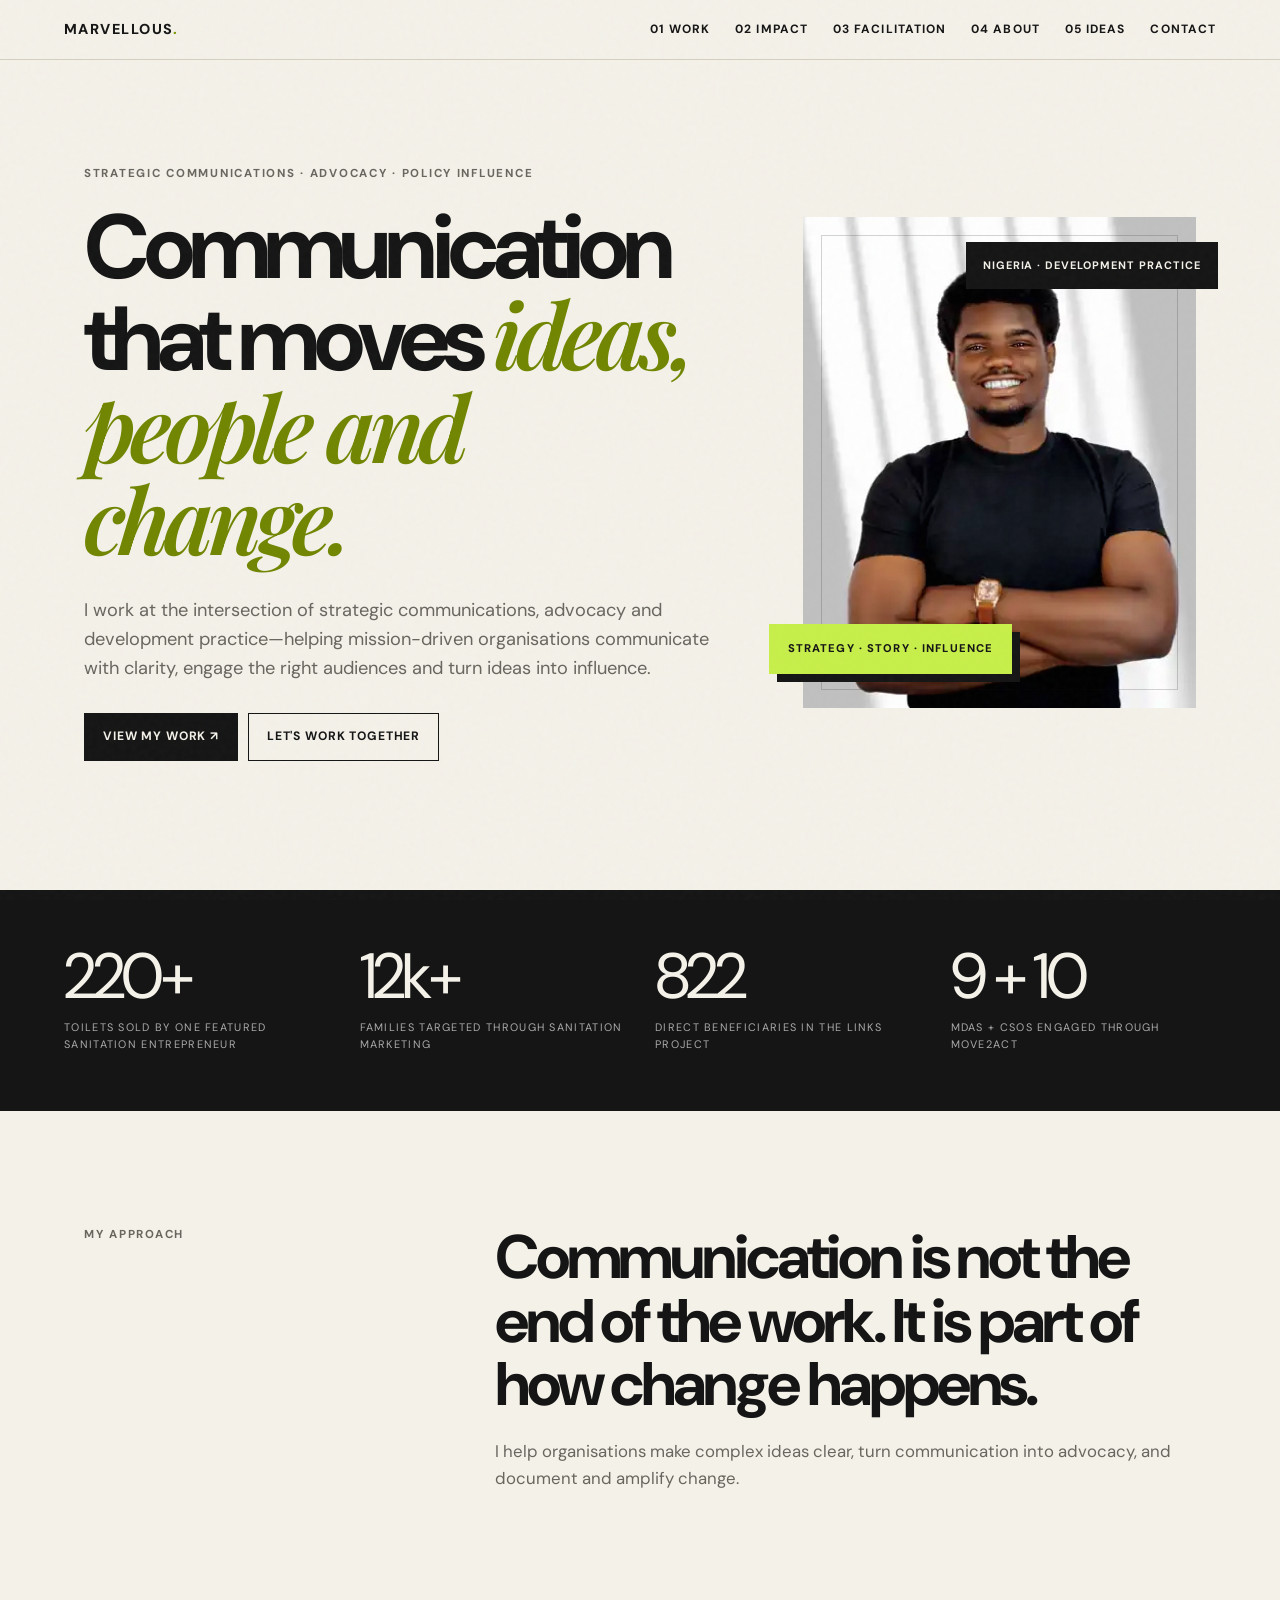
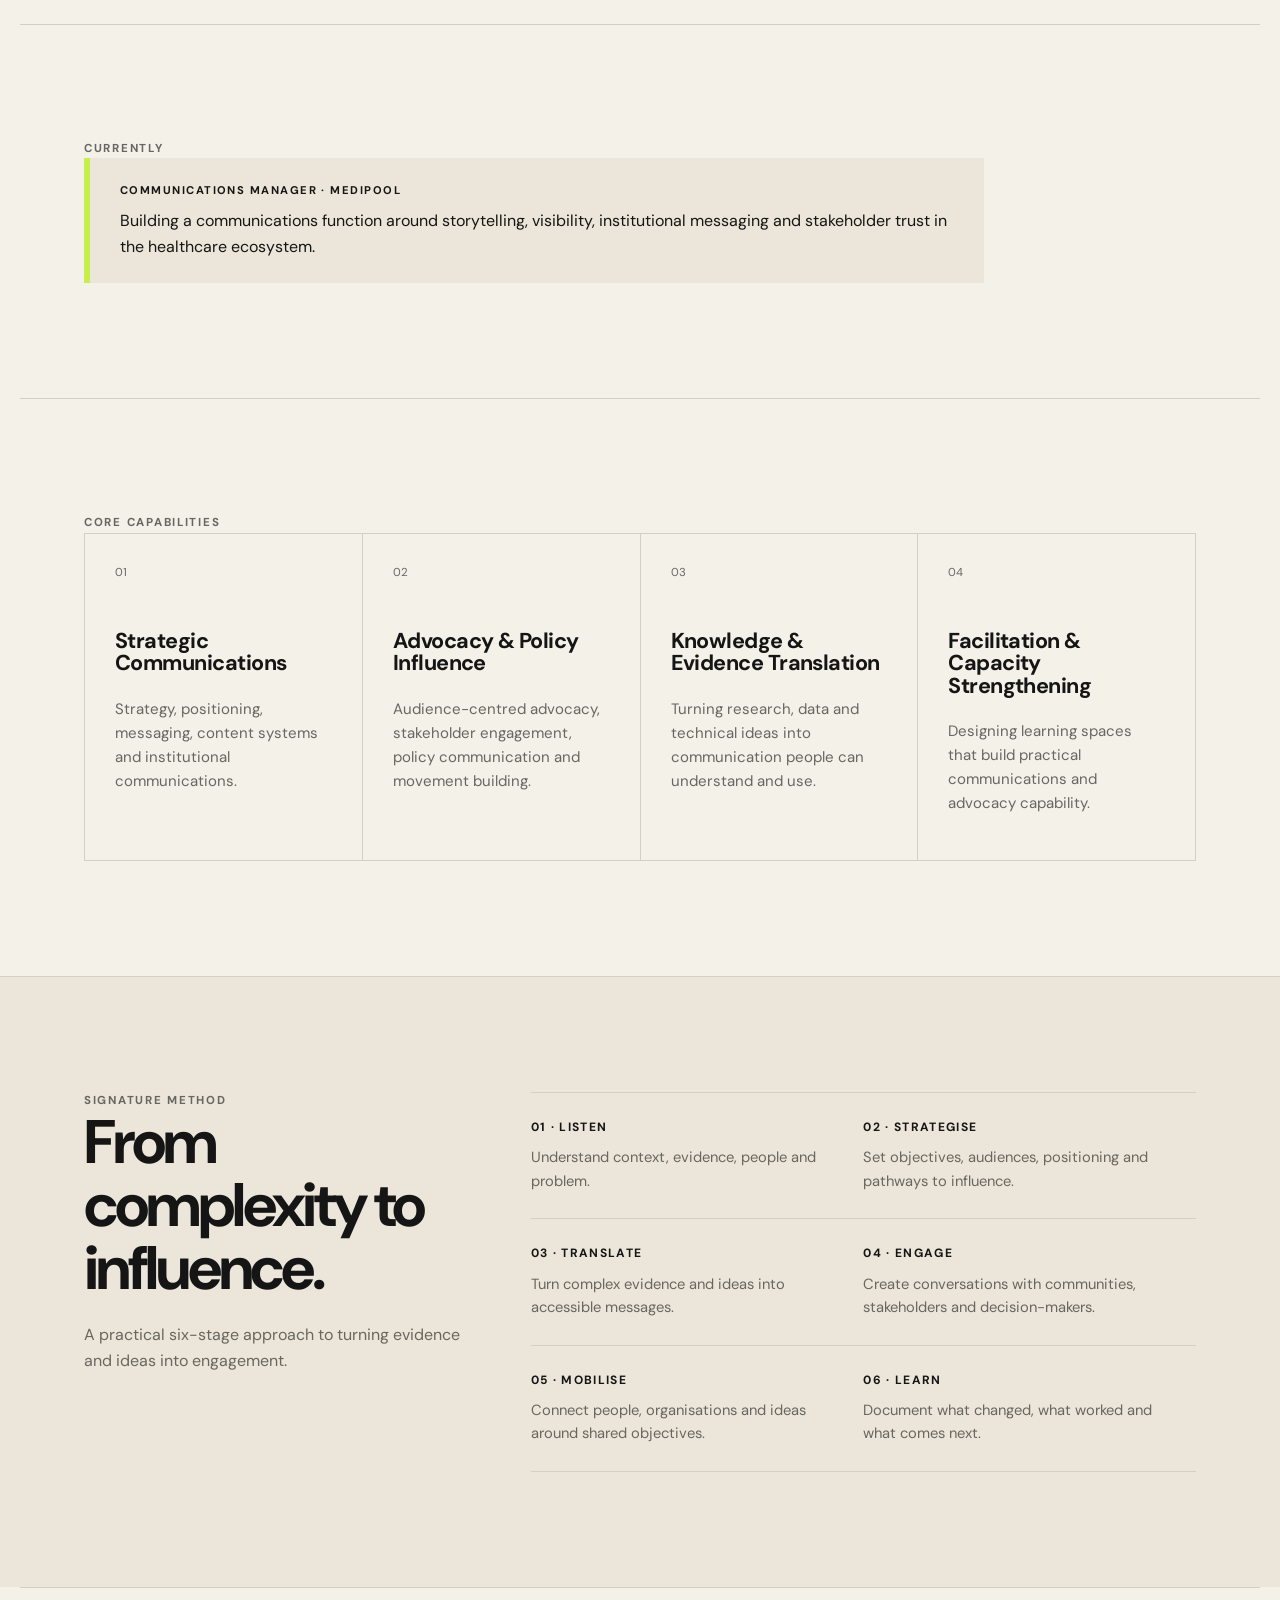
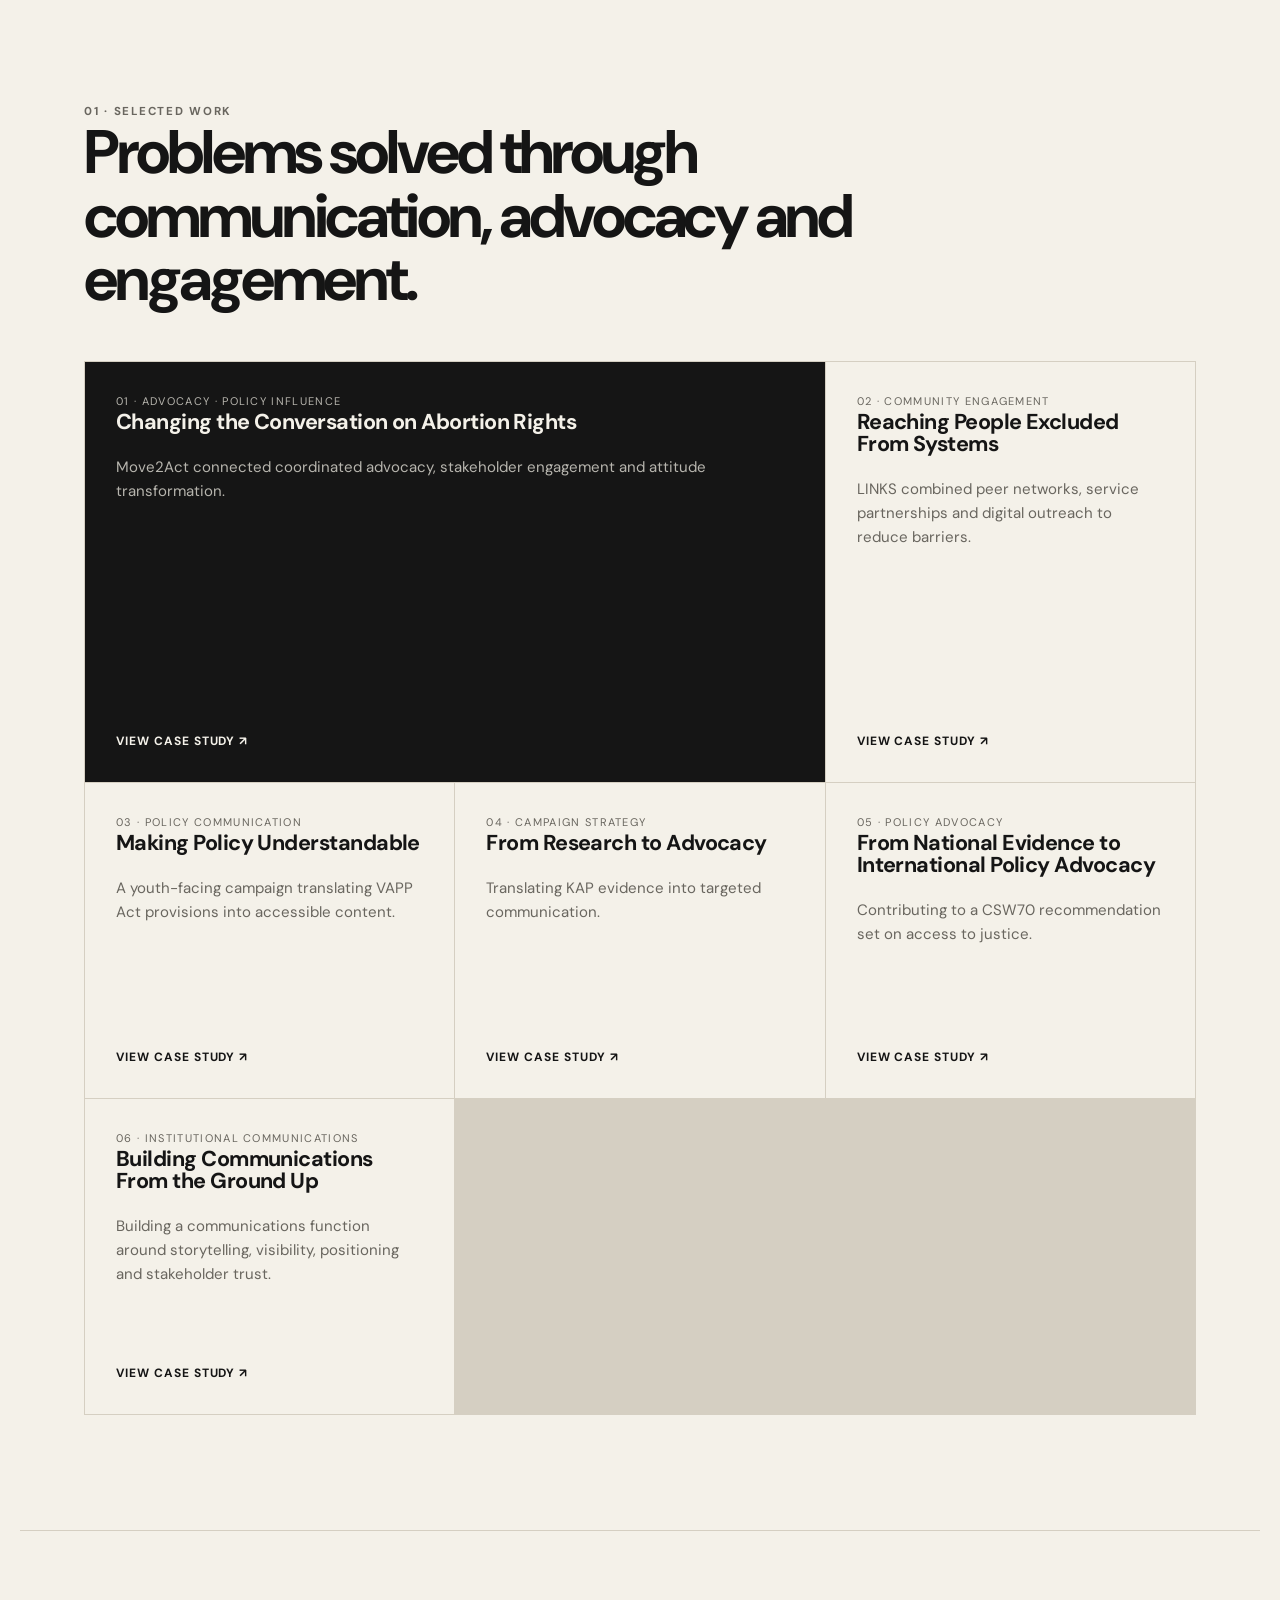
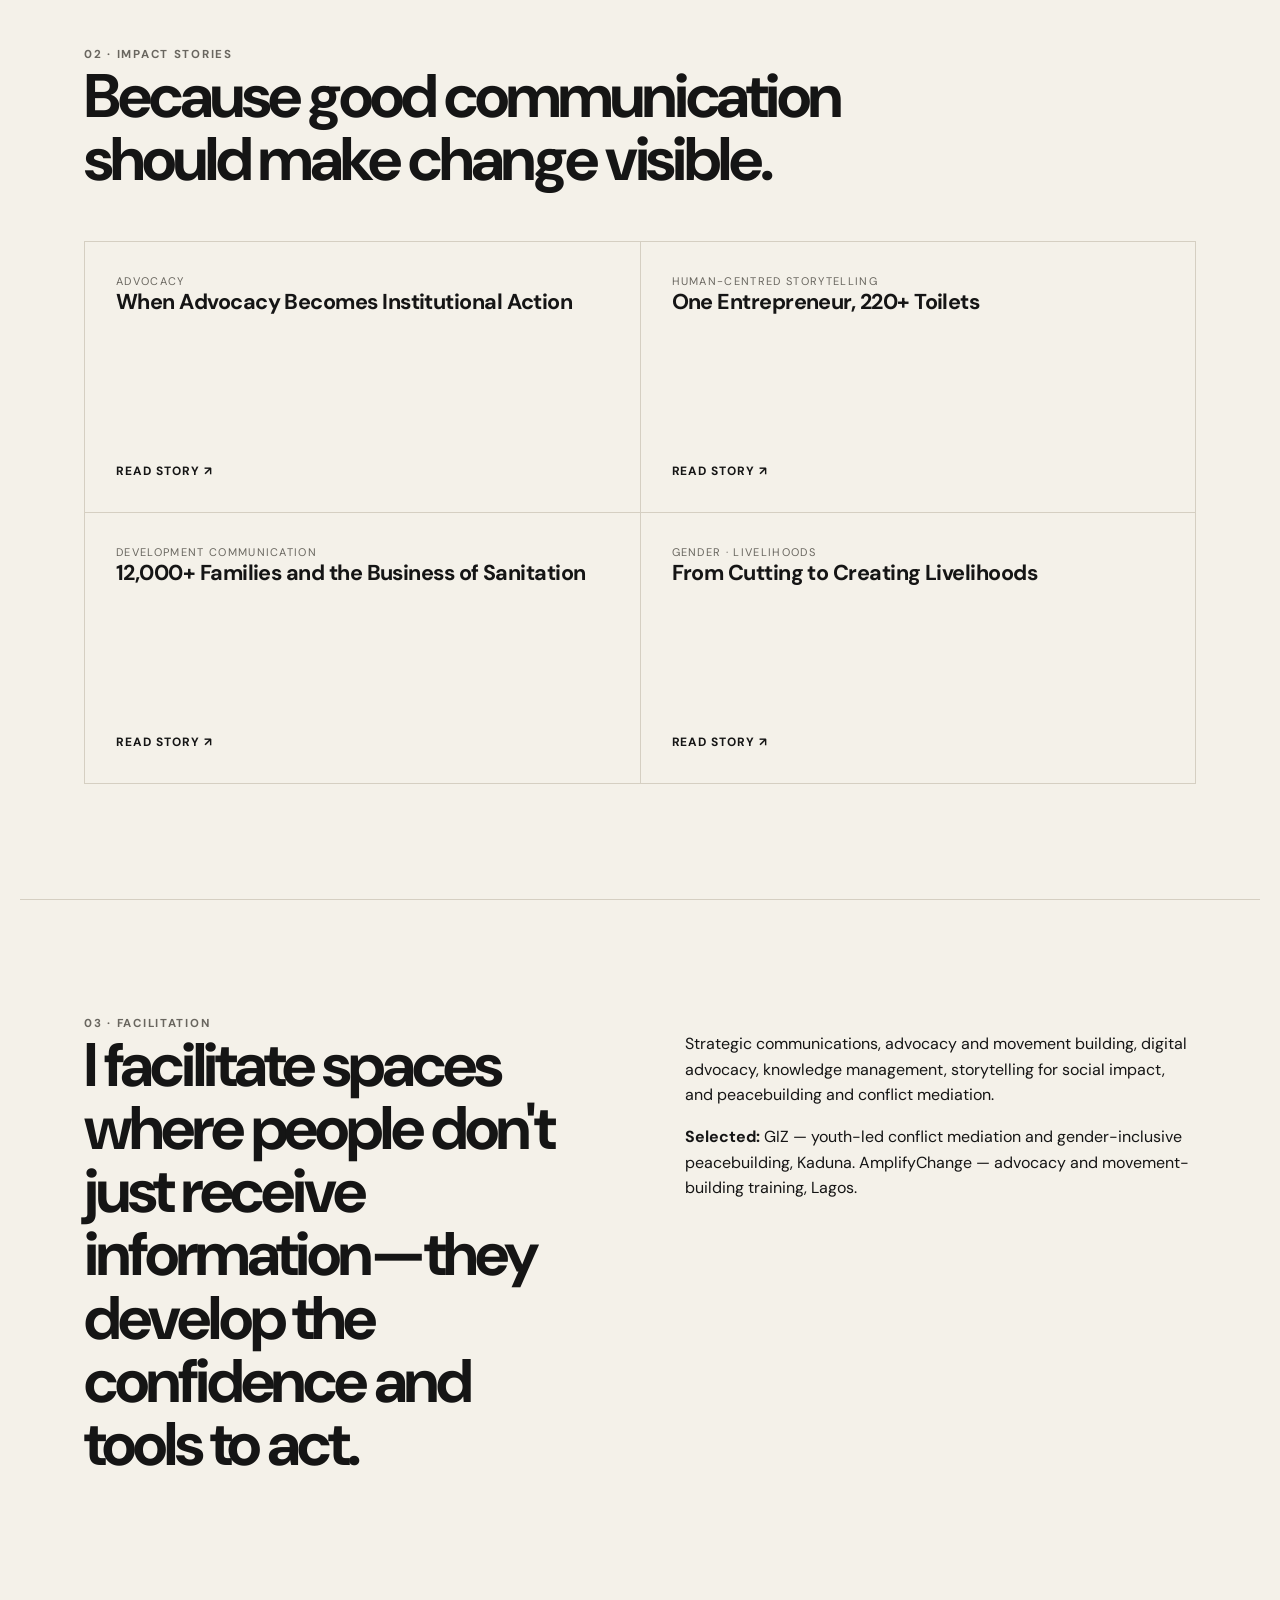
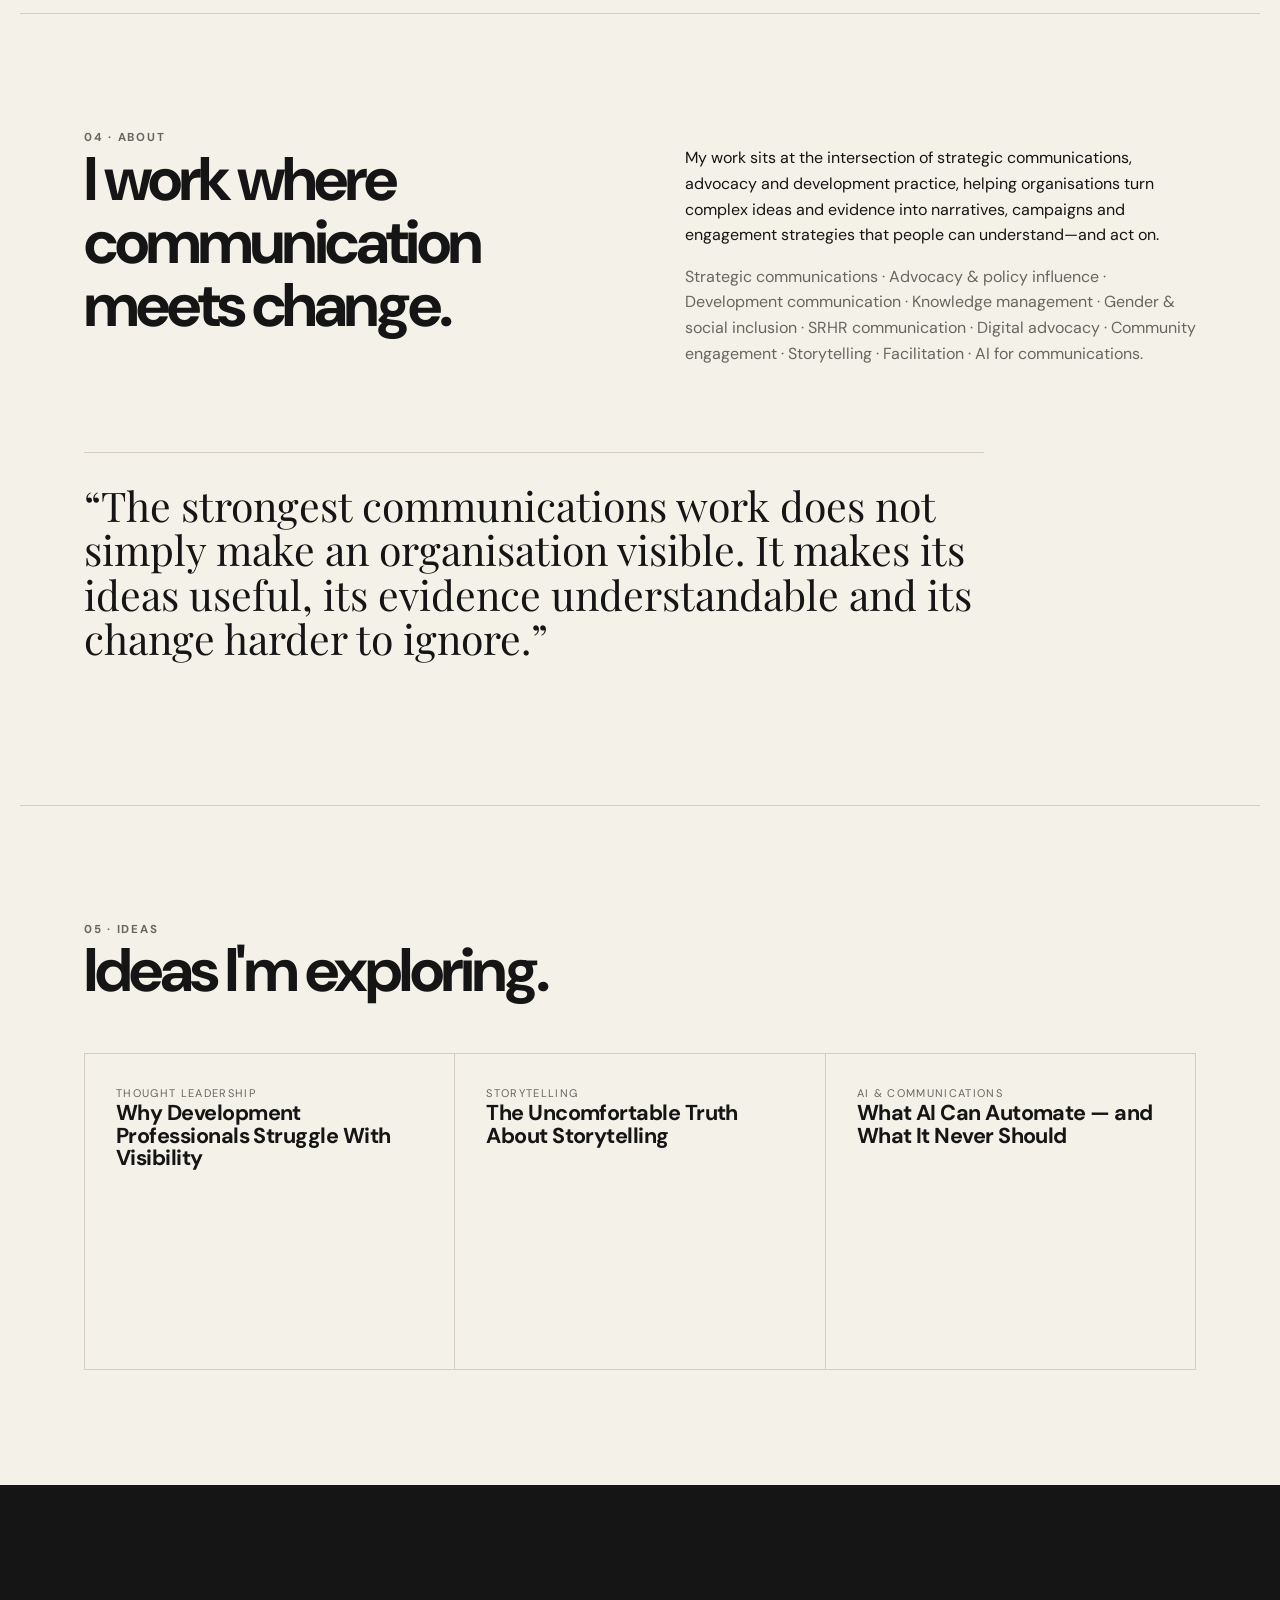
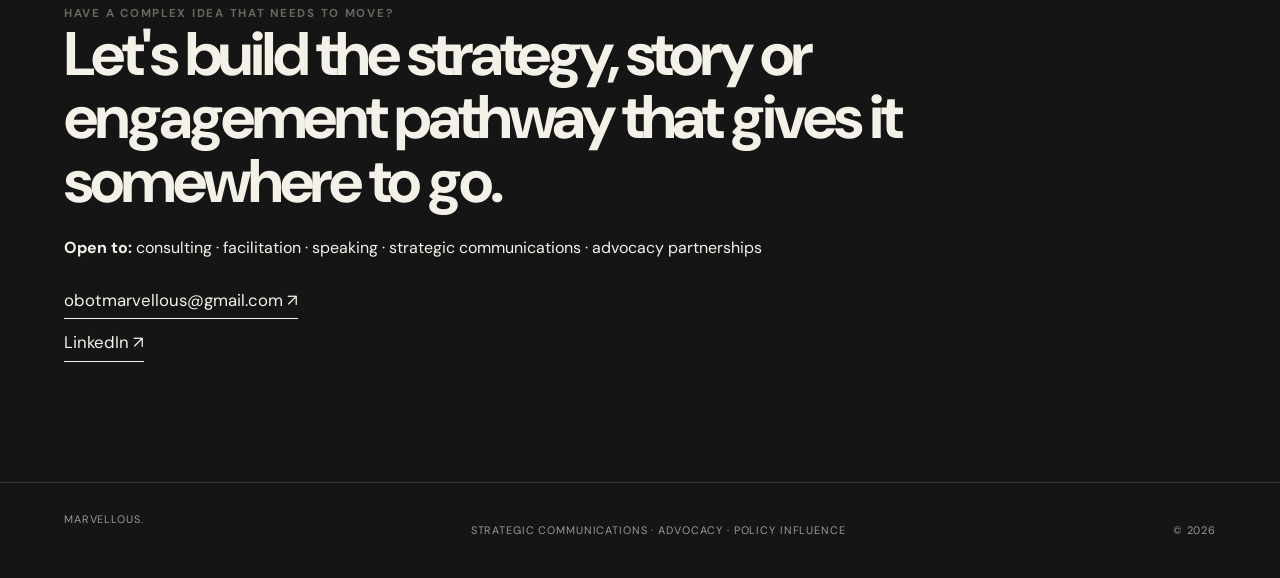
==== index.html @ fbcacd50 "Refresh portfolio homepage with editorial redesign and evidence-led positioning" ====
<!doctype html>
<html lang="en"><head><meta charset="utf-8"><meta name="viewport" content="width=device-width,initial-scale=1"><meta name="description" content="Marvellous Obot — Strategic Communications, Advocacy and Policy Influence."><meta property="og:title" content="Marvellous Obot — Strategic Communications & Advocacy"><meta property="og:description" content="Strategic communications, advocacy and policy influence for mission-driven organisations."><meta property="og:type" content="website"><title>Marvellous Obot — Strategic Communications & Advocacy</title><link rel="stylesheet" href="styles.css"></head>
<body><header class="site-header"><a class="brand" href="#top">MARVELLOUS<span>.</span></a><button class="menu" aria-label="Open navigation">☰</button><nav class="nav"><a href="#work">01 Work</a><a href="#impact">02 Impact</a><a href="#facilitation">03 Facilitation</a><a href="#about">04 About</a><a href="#insights">05 Ideas</a><a href="#contact">Contact</a></nav></header>
<main id="top">
<section class="hero"><div><div class="eyebrow">Strategic Communications · Advocacy · Policy Influence</div><h1>Communication that moves <em>ideas, people and change.</em></h1><p class="hero-copy">I work at the intersection of strategic communications, advocacy and development practice—helping mission-driven organisations communicate with clarity, engage the right audiences and turn ideas into influence.</p><div class="actions"><a class="btn primary" href="#work">View my work ↗</a><a class="btn" href="#contact">Let's work together</a></div></div><div class="hero-visual"><div class="portrait-frame"><img class="portrait" src="assets/obot-hero.webp" alt="Professional portrait of Marvellous Obot"></div><div class="hero-tag">Strategy · Story · Influence</div><div class="hero-number">Nigeria · Development Practice</div></div></section>
<section class="stats"><div class="stats-inner"><div><div class="stat-number">220+</div><div class="stat-label">toilets sold by one featured sanitation entrepreneur</div></div><div><div class="stat-number">12k+</div><div class="stat-label">families targeted through sanitation marketing</div></div><div><div class="stat-number">822</div><div class="stat-label">direct beneficiaries in the LINKS project</div></div><div><div class="stat-number">9 + 10</div><div class="stat-label">MDAs + CSOs engaged through Move2Act</div></div></div></section>
<section class="section statement reveal"><div class="section-label">My approach</div><div><h2>Communication is not the end of the work. It is part of how change happens.</h2><p>I help organisations make complex ideas clear, turn communication into advocacy, and document and amplify change.</p></div></section>
<section class="section reveal"><div class="section-label">Currently</div><div class="current"><strong>Communications Manager · Medipool</strong>Building a communications function around storytelling, visibility, institutional messaging and stakeholder trust in the healthcare ecosystem.</div></section>
<section class="section reveal"><div class="section-label">Core capabilities</div><div class="capability-grid"><article><span>01</span><h3>Strategic Communications</h3><p>Strategy, positioning, messaging, content systems and institutional communications.</p></article><article><span>02</span><h3>Advocacy & Policy Influence</h3><p>Audience-centred advocacy, stakeholder engagement, policy communication and movement building.</p></article><article><span>03</span><h3>Knowledge & Evidence Translation</h3><p>Turning research, data and technical ideas into communication people can understand and use.</p></article><article><span>04</span><h3>Facilitation & Capacity Strengthening</h3><p>Designing learning spaces that build practical communications and advocacy capability.</p></article></div></section>
<section class="section method reveal"><div><div class="section-label">Signature method</div><h2>From complexity to influence.</h2><p class="muted">A practical six-stage approach to turning evidence and ideas into engagement.</p></div><div class="steps"><div class="step"><strong>01 · LISTEN</strong>Understand context, evidence, people and problem.</div><div class="step"><strong>02 · STRATEGISE</strong>Set objectives, audiences, positioning and pathways to influence.</div><div class="step"><strong>03 · TRANSLATE</strong>Turn complex evidence and ideas into accessible messages.</div><div class="step"><strong>04 · ENGAGE</strong>Create conversations with communities, stakeholders and decision-makers.</div><div class="step"><strong>05 · MOBILISE</strong>Connect people, organisations and ideas around shared objectives.</div><div class="step"><strong>06 · LEARN</strong>Document what changed, what worked and what comes next.</div></div></section>
<section class="section reveal" id="work"><div class="section-head"><div class="section-label">01 · Selected work</div><h2>Problems solved through communication, advocacy and engagement.</h2></div><div class="work-grid"><a class="card feature" href="case-studies/move2act.html"><div><div class="meta">01 · Advocacy · Policy influence</div><h3>Changing the Conversation on Abortion Rights</h3><p>Move2Act connected coordinated advocacy, stakeholder engagement and attitude transformation.</p></div><span>View case study ↗</span></a><a class="card" href="case-studies/links.html"><div><div class="meta">02 · Community engagement</div><h3>Reaching People Excluded From Systems</h3><p>LINKS combined peer networks, service partnerships and digital outreach to reduce barriers.</p></div><span>View case study ↗</span></a><a class="card" href="case-studies/vapp-act.html"><div><div class="meta">03 · Policy communication</div><h3>Making Policy Understandable</h3><p>A youth-facing campaign translating VAPP Act provisions into accessible content.</p></div><span>View case study ↗</span></a><a class="card" href="case-studies/the-choice-is-ours.html"><div><div class="meta">04 · Campaign strategy</div><h3>From Research to Advocacy</h3><p>Translating KAP evidence into targeted communication.</p></div><span>View case study ↗</span></a><a class="card" href="case-studies/csw70.html"><div><div class="meta">05 · Policy advocacy</div><h3>From National Evidence to International Policy Advocacy</h3><p>Contributing to a CSW70 recommendation set on access to justice.</p></div><span>View case study ↗</span></a><a class="card" href="case-studies/medipool.html"><div><div class="meta">06 · Institutional communications</div><h3>Building Communications From the Ground Up</h3><p>Building a communications function around storytelling, visibility, positioning and stakeholder trust.</p></div><span>View case study ↗</span></a></div></section>
<section class="section reveal" id="impact"><div class="section-head"><div class="section-label">02 · Impact stories</div><h2>Because good communication should make change visible.</h2></div><div class="impact-grid"><a class="card" href="impact/ado-sanitation-taskforce.html"><div><div class="meta">Advocacy</div><h3>When Advocacy Becomes Institutional Action</h3></div><span>Read story ↗</span></a><a class="card" href="impact/japhet-ibrahim.html"><div><div class="meta">Human-centred storytelling</div><h3>One Entrepreneur, 220+ Toilets</h3></div><span>Read story ↗</span></a><a class="card" href="impact/12000-families.html"><div><div class="meta">Development communication</div><h3>12,000+ Families and the Business of Sanitation</h3></div><span>Read story ↗</span></a><a class="card" href="impact/free-fund.html"><div><div class="meta">Gender · Livelihoods</div><h3>From Cutting to Creating Livelihoods</h3></div><span>Read story ↗</span></a></div></section>
<section class="section reveal" id="facilitation"><div class="about-grid"><div><div class="section-label">03 · Facilitation</div><h2>I facilitate spaces where people don't just receive information—they develop the confidence and tools to act.</h2></div><div><p>Strategic communications, advocacy and movement building, digital advocacy, knowledge management, storytelling for social impact, and peacebuilding and conflict mediation.</p><p><strong>Selected:</strong> GIZ — youth-led conflict mediation and gender-inclusive peacebuilding, Kaduna. AmplifyChange — advocacy and movement-building training, Lagos.</p></div></div></section>
<section class="section reveal" id="about"><div class="about-grid"><div><div class="section-label">04 · About</div><h2>I work where communication meets change.</h2></div><div><p>My work sits at the intersection of strategic communications, advocacy and development practice, helping organisations turn complex ideas and evidence into narratives, campaigns and engagement strategies that people can understand—and act on.</p><p class="muted">Strategic communications · Advocacy & policy influence · Development communication · Knowledge management · Gender & social inclusion · SRHR communication · Digital advocacy · Community engagement · Storytelling · Facilitation · AI for communications.</p></div></div><div class="pullquote">“The strongest communications work does not simply make an organisation visible. It makes its ideas useful, its evidence understandable and its change harder to ignore.”</div></section>
<section class="section reveal" id="insights"><div class="section-head"><div class="section-label">05 · Ideas</div><h2>Ideas I'm exploring.</h2></div><div class="work-grid"><article class="card"><div><div class="meta">Thought leadership</div><h3>Why Development Professionals Struggle With Visibility</h3></div></article><article class="card"><div><div class="meta">Storytelling</div><h3>The Uncomfortable Truth About Storytelling</h3></div></article><article class="card"><div><div class="meta">AI & communications</div><h3>What AI Can Automate — and What It Never Should</h3></div></article></div></section>
<section class="contact" id="contact"><div class="contact-inner"><div class="eyebrow">Have a complex idea that needs to move?</div><h2>Let's build the strategy, story or engagement pathway that gives it somewhere to go.</h2><p><strong>Open to:</strong> consulting · facilitation · speaking · strategic communications · advocacy partnerships</p><a class="contact-link" href="mailto:obotmarvellous@gmail.com">obotmarvellous@gmail.com ↗</a><br><a class="contact-link" href="https://www.linkedin.com/in/marvellous-obot-037960208/" target="_blank" rel="noopener">LinkedIn ↗</a></div></section></main>
<footer><div>MARVELLOUS<span>.</span></div><p>Strategic Communications · Advocacy · Policy Influence</p><p>© 2026</p></footer><script>const m=document.querySelector('.menu'),n=document.querySelector('.nav');m&&m.addEventListener('click',()=>n.classList.toggle('open'));if('IntersectionObserver'in window){const o=new IntersectionObserver(e=>e.forEach(x=>{if(x.isIntersecting){x.target.classList.add('visible');o.unobserve(x.target)}}),{threshold:.12});document.querySelectorAll('.reveal').forEach(x=>o.observe(x))}</script></body></html>
---- styles.css ----
@import url('https://fonts.googleapis.com/css2?family=DM+Sans:wght@400;500;600;700&family=Playfair+Display:ital,wght@0,600;0,700;1,600&display=swap');
:root{--paper:#f4f1e9;--paper2:#ebe6d9;--ink:#151515;--muted:#69665f;--line:#d5cfc2;--accent:#c7ef4a;--max:1240px}
*{box-sizing:border-box}html{scroll-behavior:smooth}body{margin:0;background:var(--paper);color:var(--ink);font-family:'DM Sans',sans-serif;line-height:1.6}body:before{content:'';position:fixed;inset:0;pointer-events:none;opacity:.035;background-image:url("data:image/svg+xml,%3Csvg viewBox='0 0 180 180' xmlns='http://www.w3.org/2000/svg'%3E%3Cfilter id='n'%3E%3CfeTurbulence type='fractalNoise' baseFrequency='.9' numOctaves='4' stitchTiles='stitch'/%3E%3C/filter%3E%3Crect width='100%25' height='100%25' filter='url(%23n)' opacity='.8'/%3E%3C/svg%3E");z-index:50}
a{color:inherit;text-decoration:none}.site-header{position:sticky;top:0;z-index:40;display:flex;justify-content:space-between;align-items:center;padding:18px 5vw;border-bottom:1px solid var(--line);background:rgba(244,241,233,.9);backdrop-filter:blur(14px)}.brand{font-weight:800;letter-spacing:.1em;font-size:.9rem}.brand span,footer span{color:#789500}.nav{display:flex;gap:25px;font-size:.75rem;font-weight:700;text-transform:uppercase;letter-spacing:.09em}.nav a{transition:opacity .2s}.nav a:hover{opacity:.5}.menu{display:none;background:none;border:0;font-size:1.35rem}
.hero{max-width:var(--max);min-height:calc(100vh - 70px);margin:auto;padding:65px 5vw 90px;display:grid;grid-template-columns:minmax(0,1.12fr) minmax(330px,.7fr);gap:7vw;align-items:center}.eyebrow,.section-label{font-size:.72rem;text-transform:uppercase;letter-spacing:.15em;font-weight:700;color:var(--muted)}.hero h1{font-size:clamp(3.4rem,7.1vw,7.6rem);line-height:.94;letter-spacing:-.065em;margin:22px 0 28px;max-width:850px}.hero h1 em{font-family:'Playfair Display',serif;font-weight:600;color:#718600}.hero-copy{max-width:680px;font-size:1.14rem;color:var(--muted);margin:0 0 30px}.actions{display:flex;gap:10px;flex-wrap:wrap}.btn{display:inline-flex;align-items:center;padding:13px 18px;border:1px solid var(--ink);font-weight:700;font-size:.76rem;text-transform:uppercase;letter-spacing:.07em;transition:transform .2s,background .2s}.btn.primary{background:var(--ink);color:var(--paper)}.btn:hover{transform:translateY(-3px)}
.hero-visual{position:relative;justify-self:end;width:min(100%,480px)}.portrait-frame{position:relative;aspect-ratio:4/5;background:var(--paper2);overflow:hidden}.portrait-frame:after{content:'';position:absolute;inset:18px;border:1px solid rgba(21,21,21,.18);pointer-events:none}.portrait{width:100%;height:100%;object-fit:cover;object-position:center top;filter:saturate(.92) contrast(1.03)}.hero-tag{position:absolute;left:-34px;bottom:34px;background:var(--accent);padding:16px 19px;font-size:.7rem;font-weight:800;text-transform:uppercase;letter-spacing:.1em;box-shadow:8px 8px 0 var(--ink)}.hero-number{position:absolute;right:-22px;top:25px;background:var(--ink);color:var(--paper);padding:15px 17px;font-size:.68rem;font-weight:700;letter-spacing:.09em;text-transform:uppercase}
.section{max-width:var(--max);margin:auto;padding:115px 5vw}.section+.section{border-top:1px solid var(--line)}.statement{display:grid;grid-template-columns:1fr 2fr;gap:60px}.statement h2{max-width:900px}h2,h3{line-height:1.03;margin:0 0 22px}h2{font-size:clamp(2.35rem,4.8vw,5rem);letter-spacing:-.05em}h3{font-size:1.35rem;letter-spacing:-.025em}.statement p,.section-head p{max-width:720px;color:var(--muted);font-size:1.05rem}.section-head{max-width:900px;margin-bottom:50px}
.capability-grid{display:grid;grid-template-columns:repeat(4,1fr);gap:1px;background:var(--line);border:1px solid var(--line)}.capability-grid article{background:var(--paper);padding:30px;min-height:260px;transition:background .25s}.capability-grid article:hover{background:var(--paper2)}.capability-grid span{font-size:.72rem;color:var(--muted);display:block;margin-bottom:48px}.capability-grid p,.card p{color:var(--muted);font-size:.94rem}
.method{display:grid;grid-template-columns:.85fr 1.5fr;gap:70px;background:var(--paper2);max-width:none;padding-left:max(5vw,calc((100vw - var(--max))/2 + 5vw));padding-right:max(5vw,calc((100vw - var(--max))/2 + 5vw))}.method h2{max-width:500px}.steps{display:grid;grid-template-columns:repeat(2,1fr);gap:0;border-top:1px solid var(--line)}.step{padding:25px 20px 25px 0;border-bottom:1px solid var(--line);font-size:.92rem;color:var(--muted)}.step strong{display:block;color:var(--ink);font-size:.75rem;letter-spacing:.11em;margin-bottom:9px}
.stats{max-width:none;background:var(--ink);color:var(--paper);padding:58px 5vw}.stats-inner{max-width:var(--max);margin:auto;display:grid;grid-template-columns:repeat(4,1fr);gap:30px}.stat-number{font-size:clamp(2.8rem,5vw,5.2rem);line-height:.9;letter-spacing:-.06em}.stat-label{margin-top:13px;font-size:.68rem;text-transform:uppercase;letter-spacing:.12em;color:#aaa}
.work-grid{display:grid;grid-template-columns:repeat(6,1fr);gap:1px;background:var(--line);border:1px solid var(--line)}.card{grid-column:span 2;background:var(--paper);padding:31px;min-height:315px;display:flex;flex-direction:column;justify-content:space-between;transition:transform .25s,background .25s}.card.feature{grid-column:span 4;min-height:420px;background:var(--ink);color:var(--paper)}.card.feature .meta,.card.feature p{color:#b7b5ae}.card:hover{background:var(--paper2);transform:translateY(-3px);z-index:2}.card.feature:hover{background:#222}.card .meta{font-size:.69rem;text-transform:uppercase;letter-spacing:.12em;color:var(--muted)}.card h3{max-width:620px}.card span:last-child{font-size:.75rem;font-weight:700;text-transform:uppercase;letter-spacing:.08em}.impact-grid{display:grid;grid-template-columns:repeat(4,1fr);gap:1px;background:var(--line);border:1px solid var(--line)}.impact-grid .card{min-height:270px}
.pullquote{margin:70px 0 0;padding:30px 0;border-top:1px solid var(--line);font-family:'Playfair Display',serif;font-size:clamp(1.8rem,3.2vw,3.4rem);line-height:1.08;max-width:900px}.about-grid{display:grid;grid-template-columns:1fr 1fr;gap:90px}.about-grid p{max-width:620px}.muted{color:var(--muted)}.current{border-left:6px solid var(--accent);padding:24px 30px;background:var(--paper2);max-width:900px}.current strong{display:block;font-size:.7rem;text-transform:uppercase;letter-spacing:.13em;margin-bottom:8px}.contact{background:var(--ink);color:var(--paper);padding:120px 5vw}.contact-inner{max-width:var(--max);margin:auto}.contact h2{max-width:900px}.contact-link{display:inline-block;font-size:1.05rem;border-bottom:1px solid var(--paper);padding-bottom:5px;margin-top:10px}
footer{display:flex;justify-content:space-between;gap:20px;padding:28px 5vw;background:var(--ink);color:#999;font-size:.68rem;text-transform:uppercase;letter-spacing:.08em;border-top:1px solid #333}.reveal{opacity:0;transform:translateY(24px);transition:opacity .7s ease,transform .7s ease}.reveal.visible{opacity:1;transform:none}
@media(max-width:900px){.hero{grid-template-columns:1fr;gap:50px;padding-top:70px}.hero-visual{justify-self:start;width:min(100%,500px)}.hero-tag{left:15px}.hero-number{right:15px}.capability-grid{grid-template-columns:repeat(2,1fr)}.statement,.method,.about-grid{grid-template-columns:1fr;gap:35px}.method{padding-left:6vw;padding-right:6vw}.stats-inner{grid-template-columns:repeat(2,1fr)}.work-grid{grid-template-columns:1fr 1fr}.card,.card.feature{grid-column:span 1;min-height:300px}.card.feature{min-height:360px}.impact-grid{grid-template-columns:1fr 1fr}}
@media(max-width:650px){.nav{display:none!important;position:absolute;left:0;right:0;top:65px;background:var(--paper);padding:20px 6vw;flex-direction:column;border-bottom:1px solid var(--line)}.nav.open{display:flex!important}.menu{display:block}.section{padding:82px 6vw}.hero{padding:55px 6vw 75px}.hero h1{font-size:clamp(3rem,14vw,5.2rem)}.capability-grid,.work-grid,.impact-grid{grid-template-columns:1fr}.card,.card.feature{grid-column:span 1}.steps,.stats-inner{grid-template-columns:1fr}.stats{padding:55px 6vw}.about-grid{gap:28px}.hero-tag{bottom:20px;left:10px}.hero-number{top:12px;right:10px}.portrait-frame:after{inset:12px}footer{flex-direction:column}}
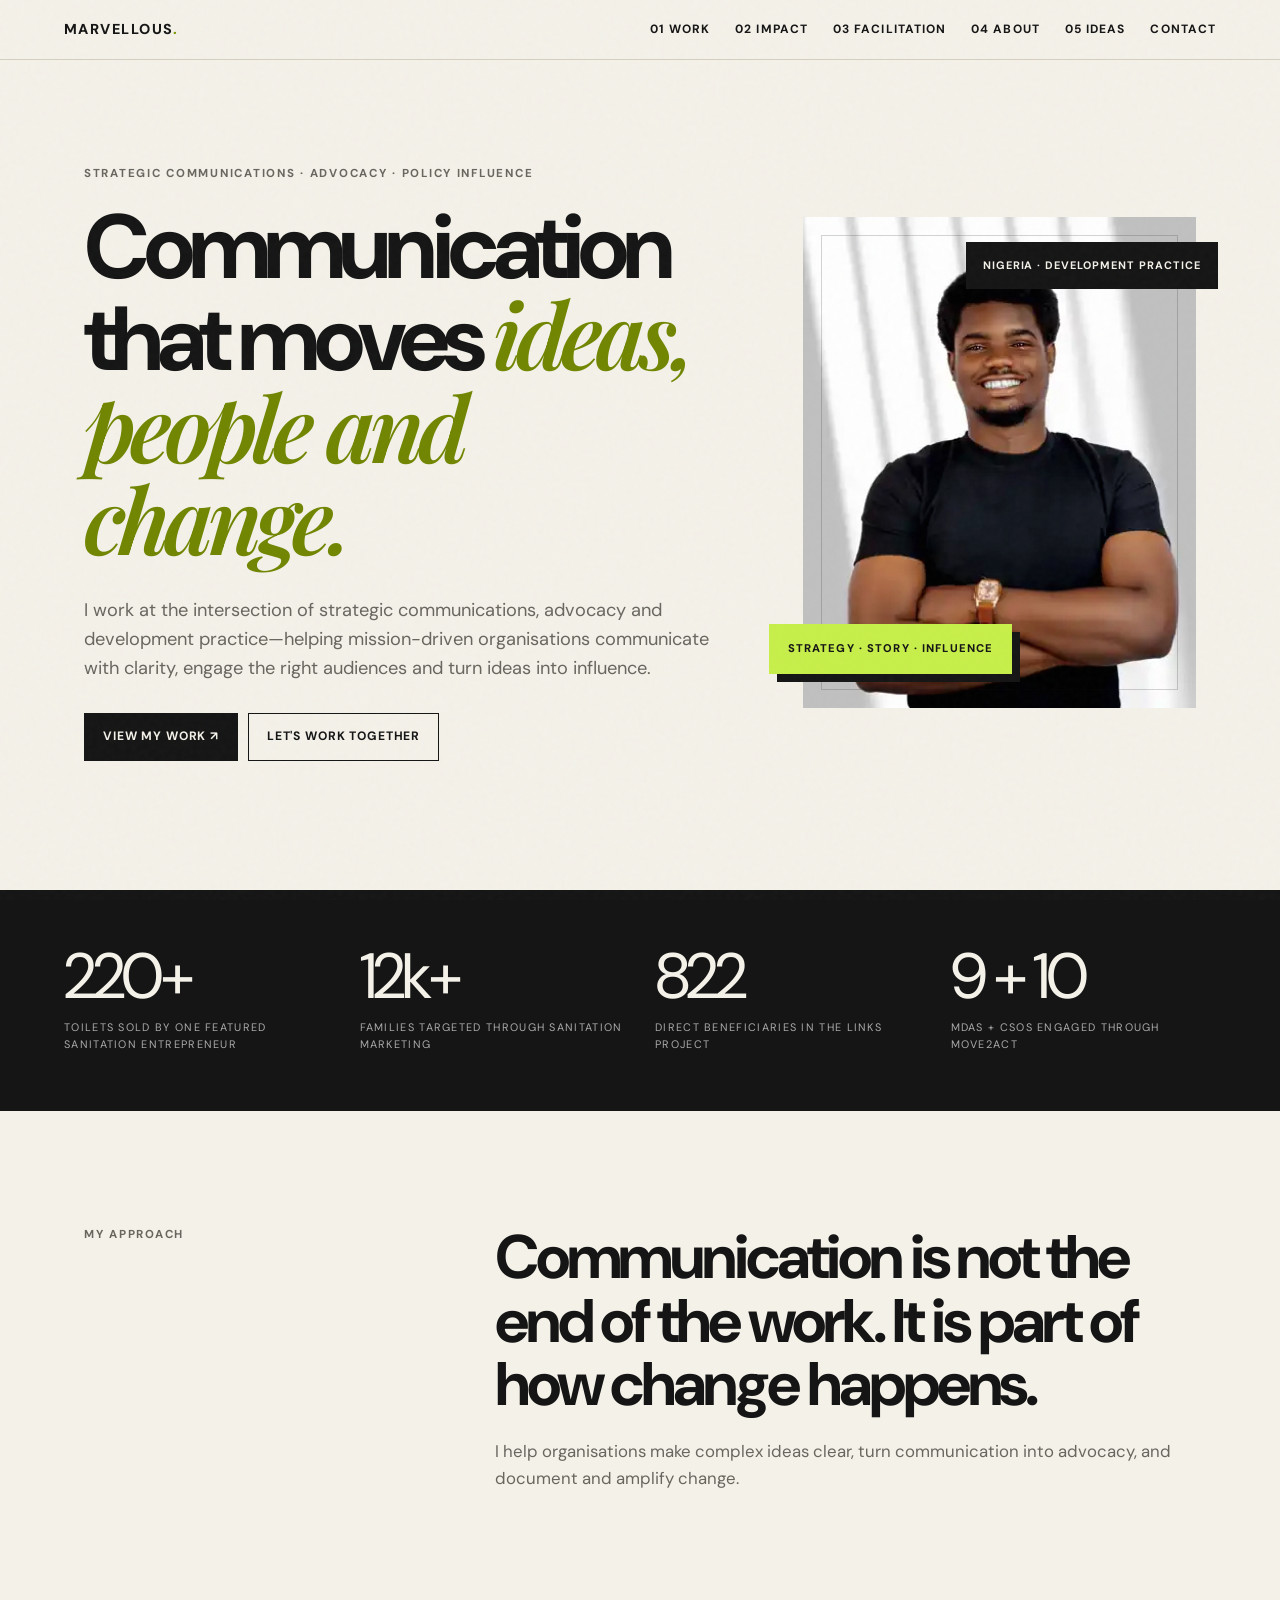
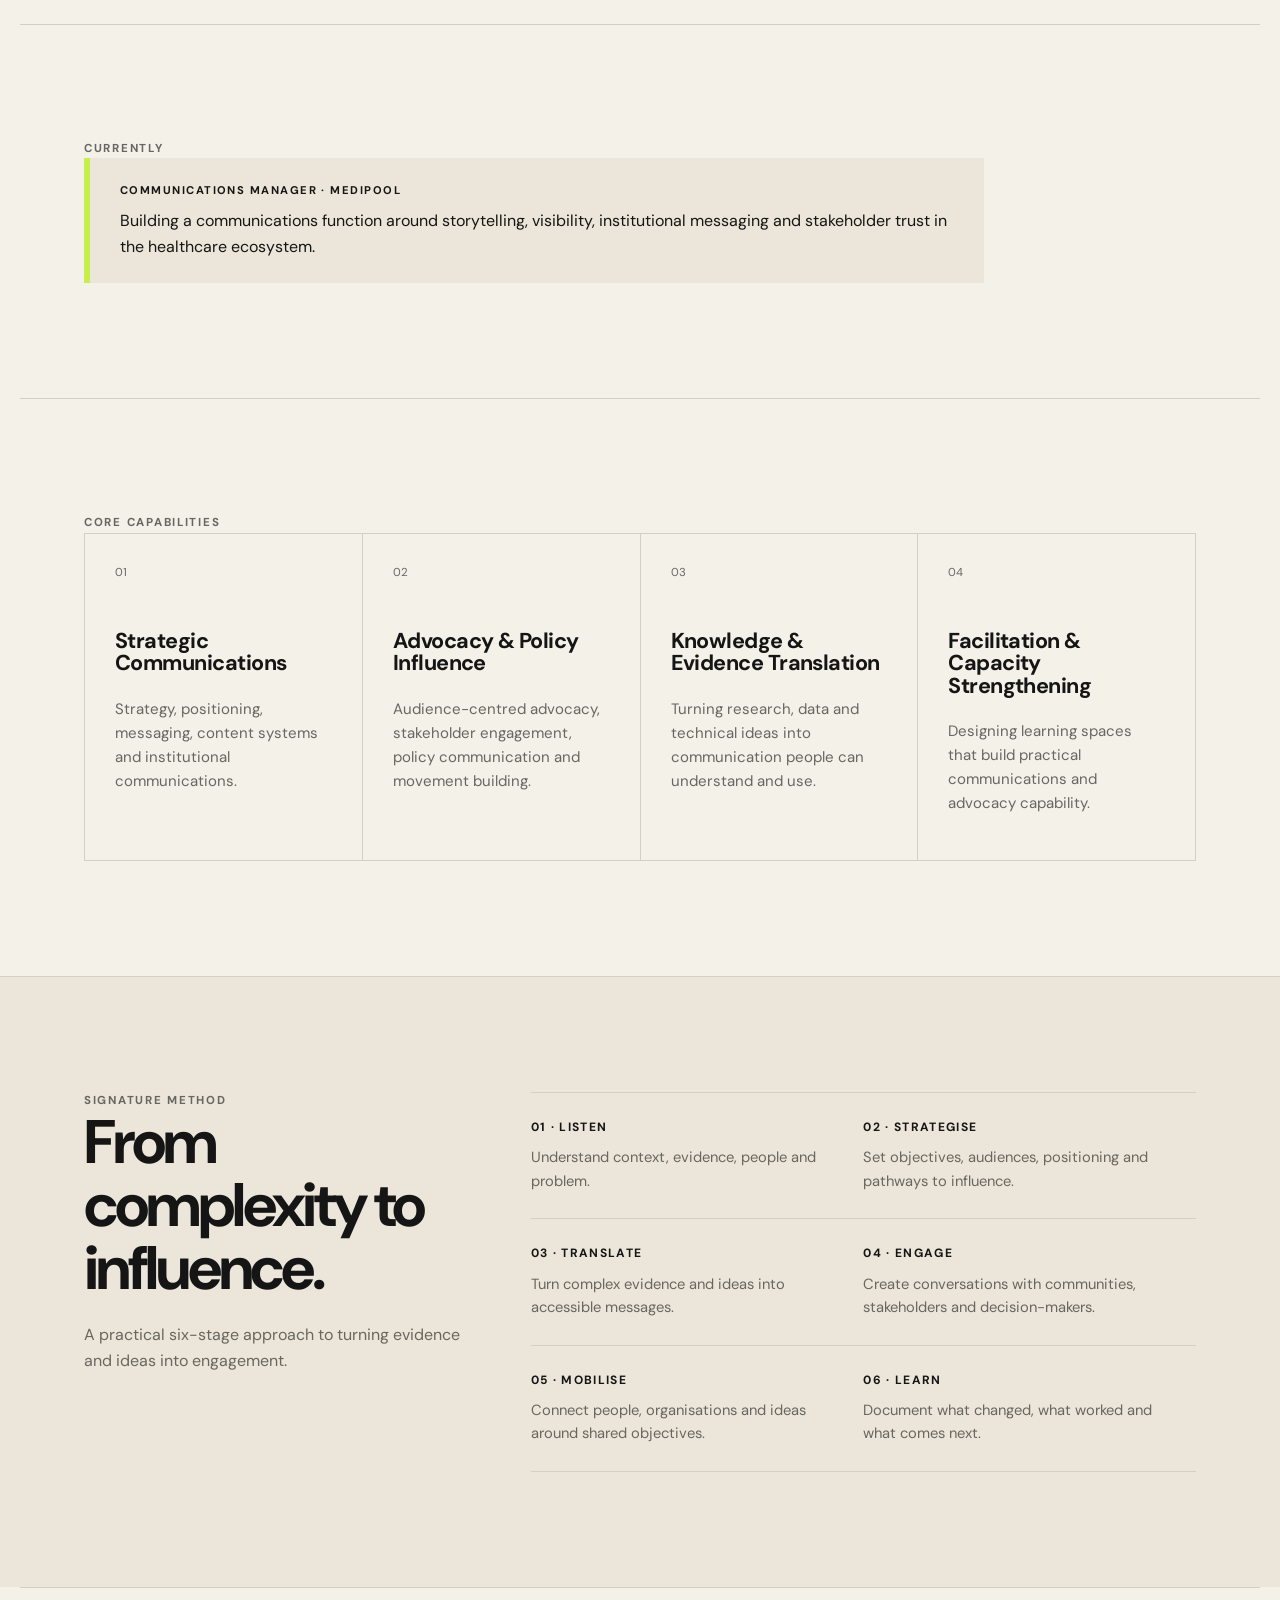
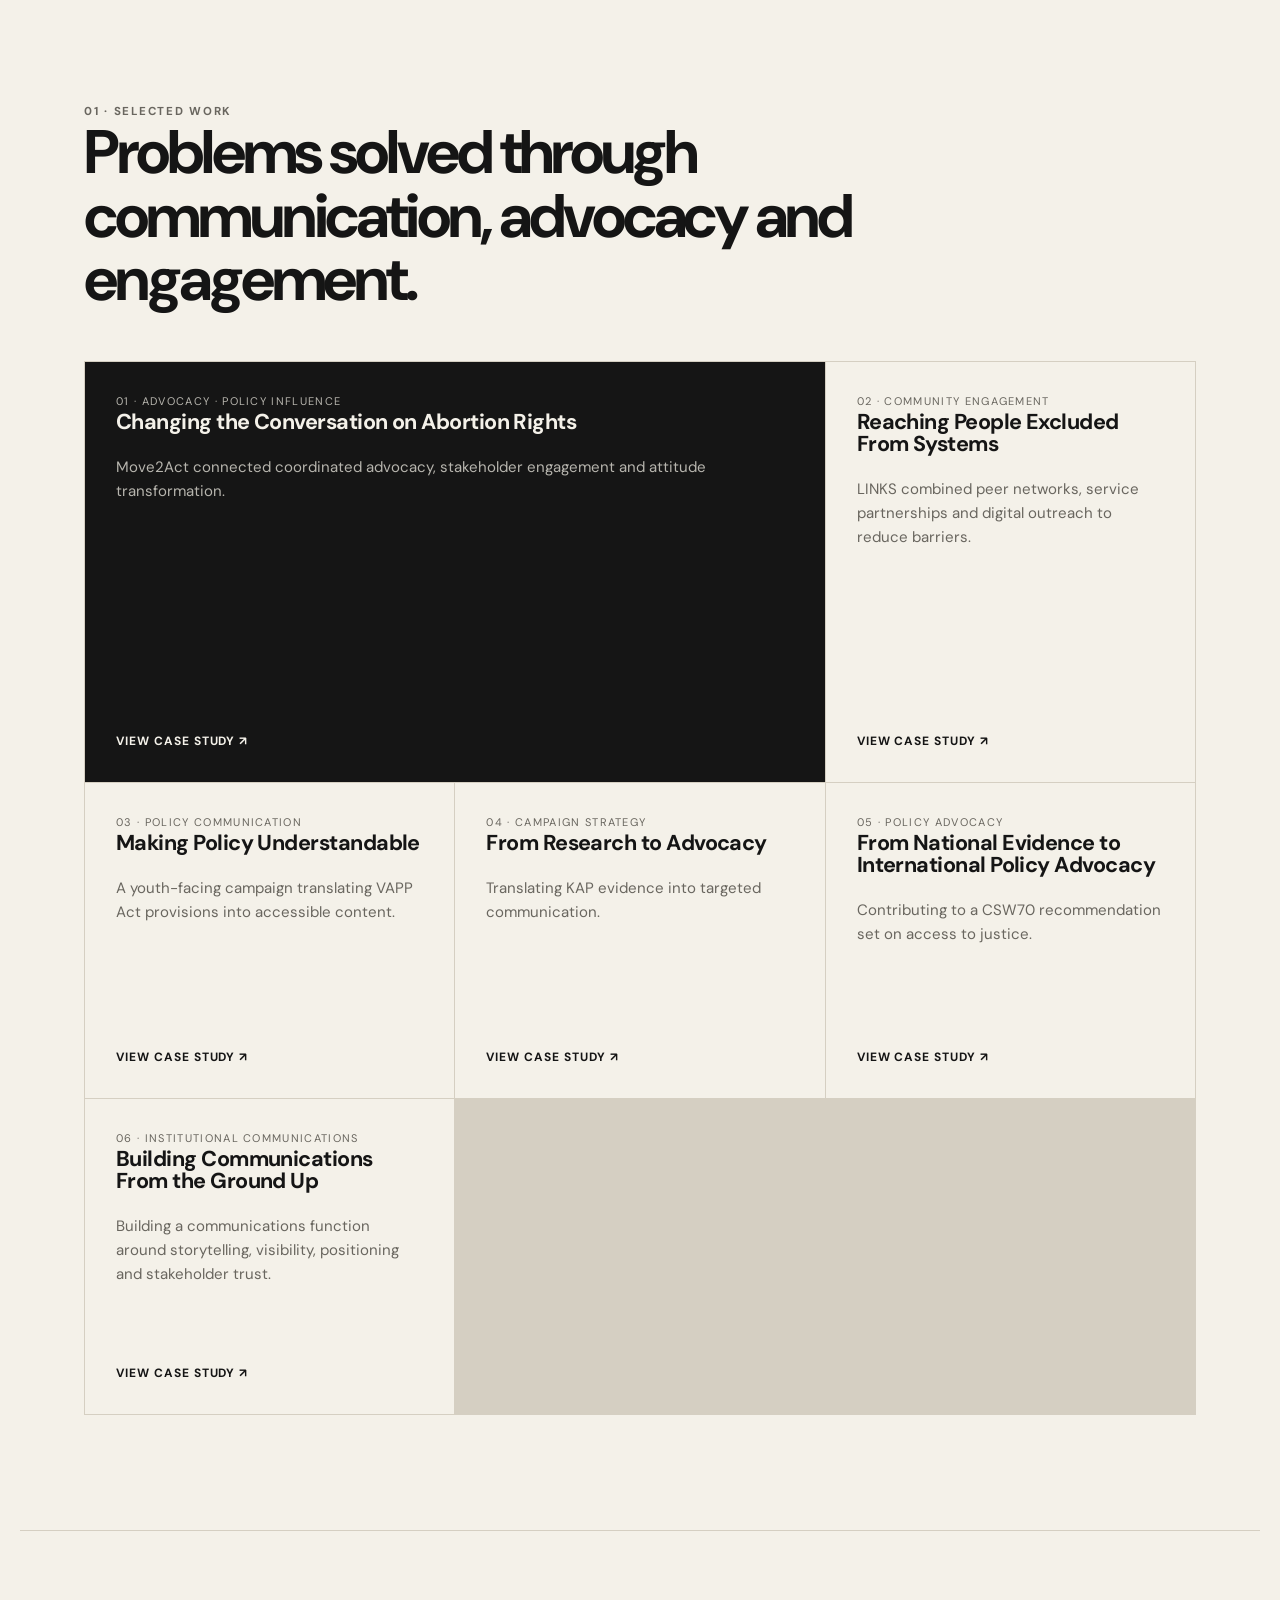
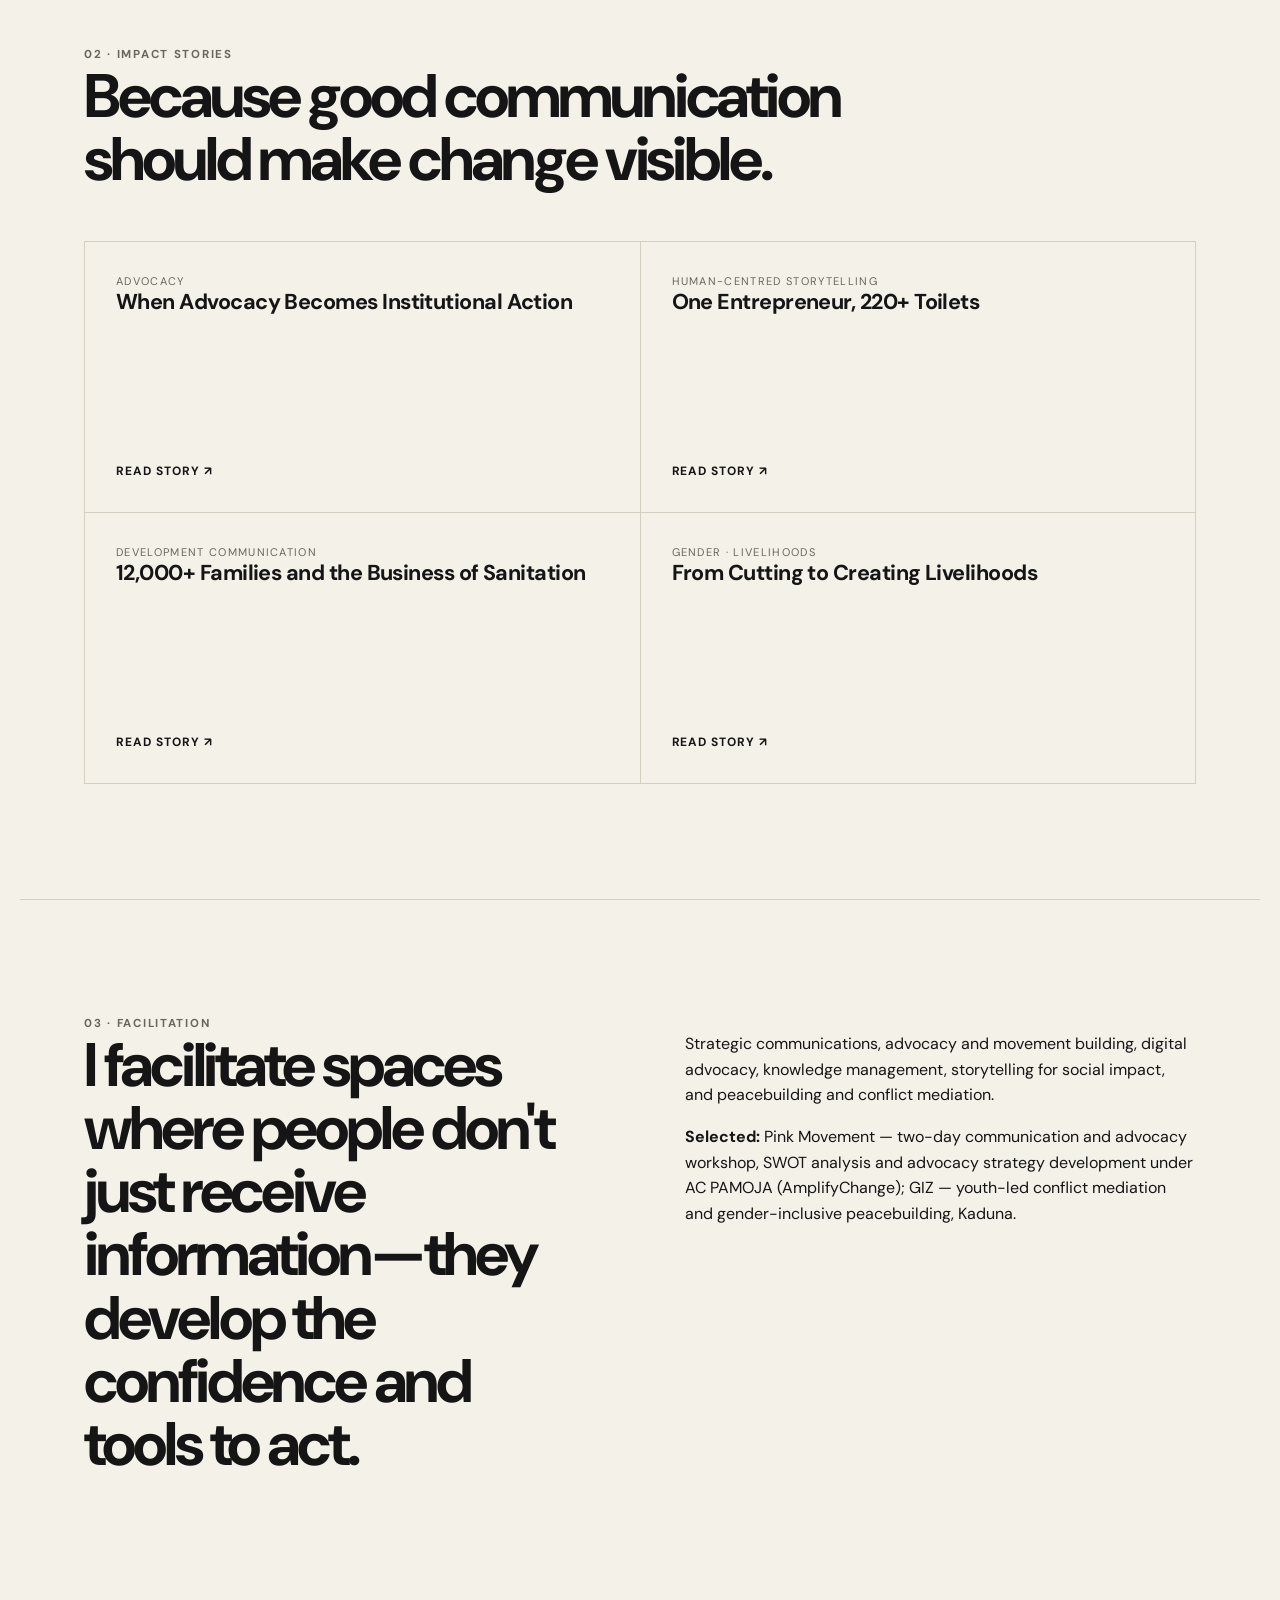
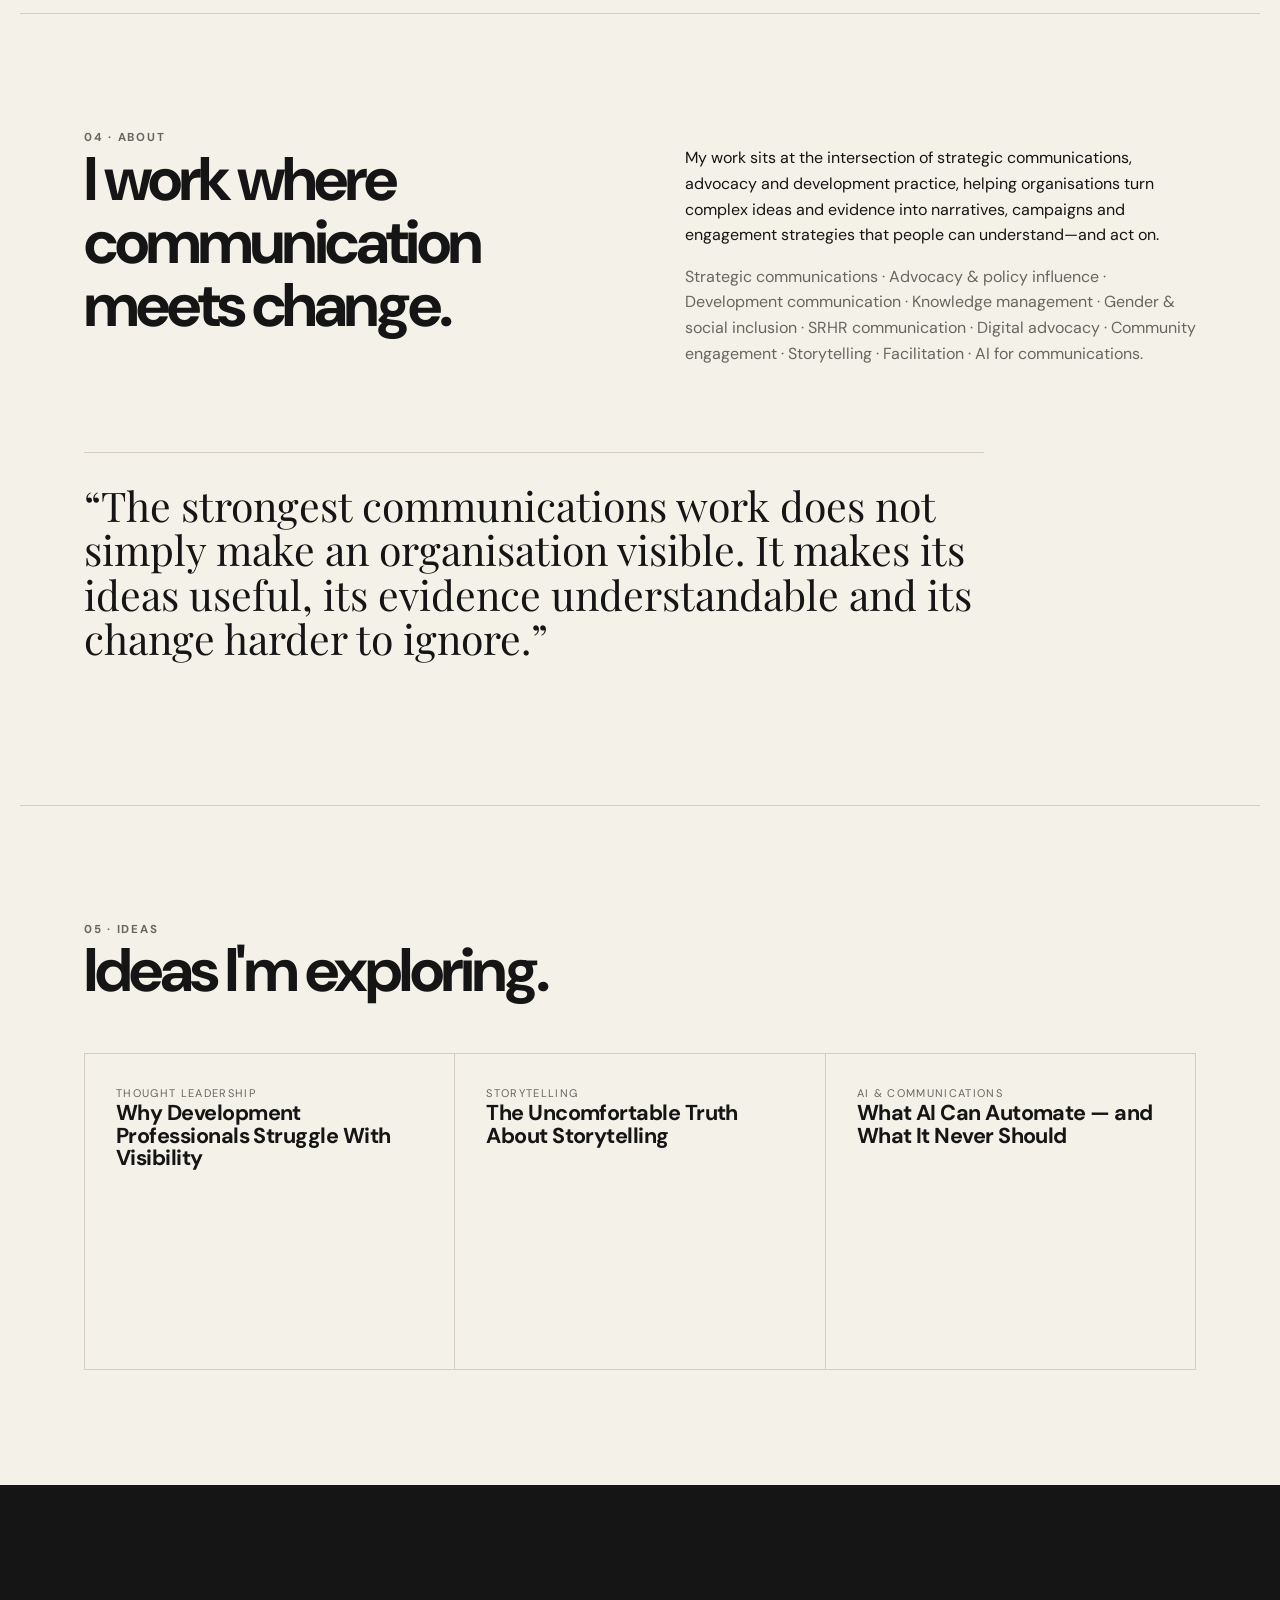
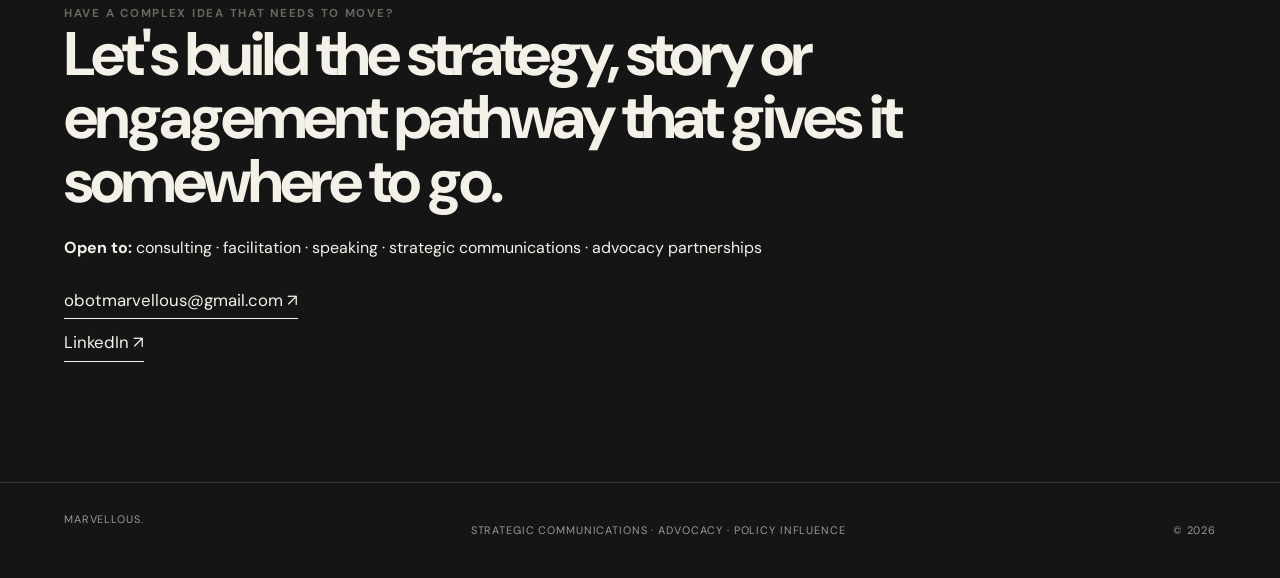
==== commit fa658454: "Feature Pink Movement facilitation case study on homepage" ====
--- a/index.html
+++ b/index.html
@@ -10,8 +10,8 @@
 <section class="section method reveal"><div><div class="section-label">Signature method</div><h2>From complexity to influence.</h2><p class="muted">A practical six-stage approach to turning evidence and ideas into engagement.</p></div><div class="steps"><div class="step"><strong>01 · LISTEN</strong>Understand context, evidence, people and problem.</div><div class="step"><strong>02 · STRATEGISE</strong>Set objectives, audiences, positioning and pathways to influence.</div><div class="step"><strong>03 · TRANSLATE</strong>Turn complex evidence and ideas into accessible messages.</div><div class="step"><strong>04 · ENGAGE</strong>Create conversations with communities, stakeholders and decision-makers.</div><div class="step"><strong>05 · MOBILISE</strong>Connect people, organisations and ideas around shared objectives.</div><div class="step"><strong>06 · LEARN</strong>Document what changed, what worked and what comes next.</div></div></section>
 <section class="section reveal" id="work"><div class="section-head"><div class="section-label">01 · Selected work</div><h2>Problems solved through communication, advocacy and engagement.</h2></div><div class="work-grid"><a class="card feature" href="case-studies/move2act.html"><div><div class="meta">01 · Advocacy · Policy influence</div><h3>Changing the Conversation on Abortion Rights</h3><p>Move2Act connected coordinated advocacy, stakeholder engagement and attitude transformation.</p></div><span>View case study ↗</span></a><a class="card" href="case-studies/links.html"><div><div class="meta">02 · Community engagement</div><h3>Reaching People Excluded From Systems</h3><p>LINKS combined peer networks, service partnerships and digital outreach to reduce barriers.</p></div><span>View case study ↗</span></a><a class="card" href="case-studies/vapp-act.html"><div><div class="meta">03 · Policy communication</div><h3>Making Policy Understandable</h3><p>A youth-facing campaign translating VAPP Act provisions into accessible content.</p></div><span>View case study ↗</span></a><a class="card" href="case-studies/the-choice-is-ours.html"><div><div class="meta">04 · Campaign strategy</div><h3>From Research to Advocacy</h3><p>Translating KAP evidence into targeted communication.</p></div><span>View case study ↗</span></a><a class="card" href="case-studies/csw70.html"><div><div class="meta">05 · Policy advocacy</div><h3>From National Evidence to International Policy Advocacy</h3><p>Contributing to a CSW70 recommendation set on access to justice.</p></div><span>View case study ↗</span></a><a class="card" href="case-studies/medipool.html"><div><div class="meta">06 · Institutional communications</div><h3>Building Communications From the Ground Up</h3><p>Building a communications function around storytelling, visibility, positioning and stakeholder trust.</p></div><span>View case study ↗</span></a></div></section>
 <section class="section reveal" id="impact"><div class="section-head"><div class="section-label">02 · Impact stories</div><h2>Because good communication should make change visible.</h2></div><div class="impact-grid"><a class="card" href="impact/ado-sanitation-taskforce.html"><div><div class="meta">Advocacy</div><h3>When Advocacy Becomes Institutional Action</h3></div><span>Read story ↗</span></a><a class="card" href="impact/japhet-ibrahim.html"><div><div class="meta">Human-centred storytelling</div><h3>One Entrepreneur, 220+ Toilets</h3></div><span>Read story ↗</span></a><a class="card" href="impact/12000-families.html"><div><div class="meta">Development communication</div><h3>12,000+ Families and the Business of Sanitation</h3></div><span>Read story ↗</span></a><a class="card" href="impact/free-fund.html"><div><div class="meta">Gender · Livelihoods</div><h3>From Cutting to Creating Livelihoods</h3></div><span>Read story ↗</span></a></div></section>
-<section class="section reveal" id="facilitation"><div class="about-grid"><div><div class="section-label">03 · Facilitation</div><h2>I facilitate spaces where people don't just receive information—they develop the confidence and tools to act.</h2></div><div><p>Strategic communications, advocacy and movement building, digital advocacy, knowledge management, storytelling for social impact, and peacebuilding and conflict mediation.</p><p><strong>Selected:</strong> GIZ — youth-led conflict mediation and gender-inclusive peacebuilding, Kaduna. AmplifyChange — advocacy and movement-building training, Lagos.</p></div></div></section>
+<section class="section reveal" id="facilitation"><div class="about-grid"><div><div class="section-label">03 · Facilitation</div><h2>I facilitate spaces where people don't just receive information—they develop the confidence and tools to act.</h2></div><div><p>Strategic communications, advocacy and movement building, digital advocacy, knowledge management, storytelling for social impact, and peacebuilding and conflict mediation.</p><p><strong>Selected:</strong> <a href="facilitation/pink-movement.html">Pink Movement — two-day communication and advocacy workshop, SWOT analysis and advocacy strategy development under AC PAMOJA (AmplifyChange)</a>; GIZ — youth-led conflict mediation and gender-inclusive peacebuilding, Kaduna.</p></div></div></section>
 <section class="section reveal" id="about"><div class="about-grid"><div><div class="section-label">04 · About</div><h2>I work where communication meets change.</h2></div><div><p>My work sits at the intersection of strategic communications, advocacy and development practice, helping organisations turn complex ideas and evidence into narratives, campaigns and engagement strategies that people can understand—and act on.</p><p class="muted">Strategic communications · Advocacy & policy influence · Development communication · Knowledge management · Gender & social inclusion · SRHR communication · Digital advocacy · Community engagement · Storytelling · Facilitation · AI for communications.</p></div></div><div class="pullquote">“The strongest communications work does not simply make an organisation visible. It makes its ideas useful, its evidence understandable and its change harder to ignore.”</div></section>
 <section class="section reveal" id="insights"><div class="section-head"><div class="section-label">05 · Ideas</div><h2>Ideas I'm exploring.</h2></div><div class="work-grid"><article class="card"><div><div class="meta">Thought leadership</div><h3>Why Development Professionals Struggle With Visibility</h3></div></article><article class="card"><div><div class="meta">Storytelling</div><h3>The Uncomfortable Truth About Storytelling</h3></div></article><article class="card"><div><div class="meta">AI & communications</div><h3>What AI Can Automate — and What It Never Should</h3></div></article></div></section>
 <section class="contact" id="contact"><div class="contact-inner"><div class="eyebrow">Have a complex idea that needs to move?</div><h2>Let's build the strategy, story or engagement pathway that gives it somewhere to go.</h2><p><strong>Open to:</strong> consulting · facilitation · speaking · strategic communications · advocacy partnerships</p><a class="contact-link" href="mailto:obotmarvellous@gmail.com">obotmarvellous@gmail.com ↗</a><br><a class="contact-link" href="https://www.linkedin.com/in/marvellous-obot-037960208/" target="_blank" rel="noopener">LinkedIn ↗</a></div></section></main>
-<footer><div>MARVELLOUS<span>.</span></div><p>Strategic Communications · Advocacy · Policy Influence</p><p>© 2026</p></footer><script>const m=document.querySelector('.menu'),n=document.querySelector('.nav');m&&m.addEventListener('click',()=>n.classList.toggle('open'));if('IntersectionObserver'in window){const o=new IntersectionObserver(e=>e.forEach(x=>{if(x.isIntersecting){x.target.classList.add('visible');o.unobserve(x.target)}}),{threshold:.12});document.querySelectorAll('.reveal').forEach(x=>o.observe(x))}</script></body></html>+<footer><div>MARVELLOUS<span>.</span></div><p>Strategic Communications · Advocacy · Policy Influence</p><p>© 2026</p></footer><script src="script.js"></script></body></html>
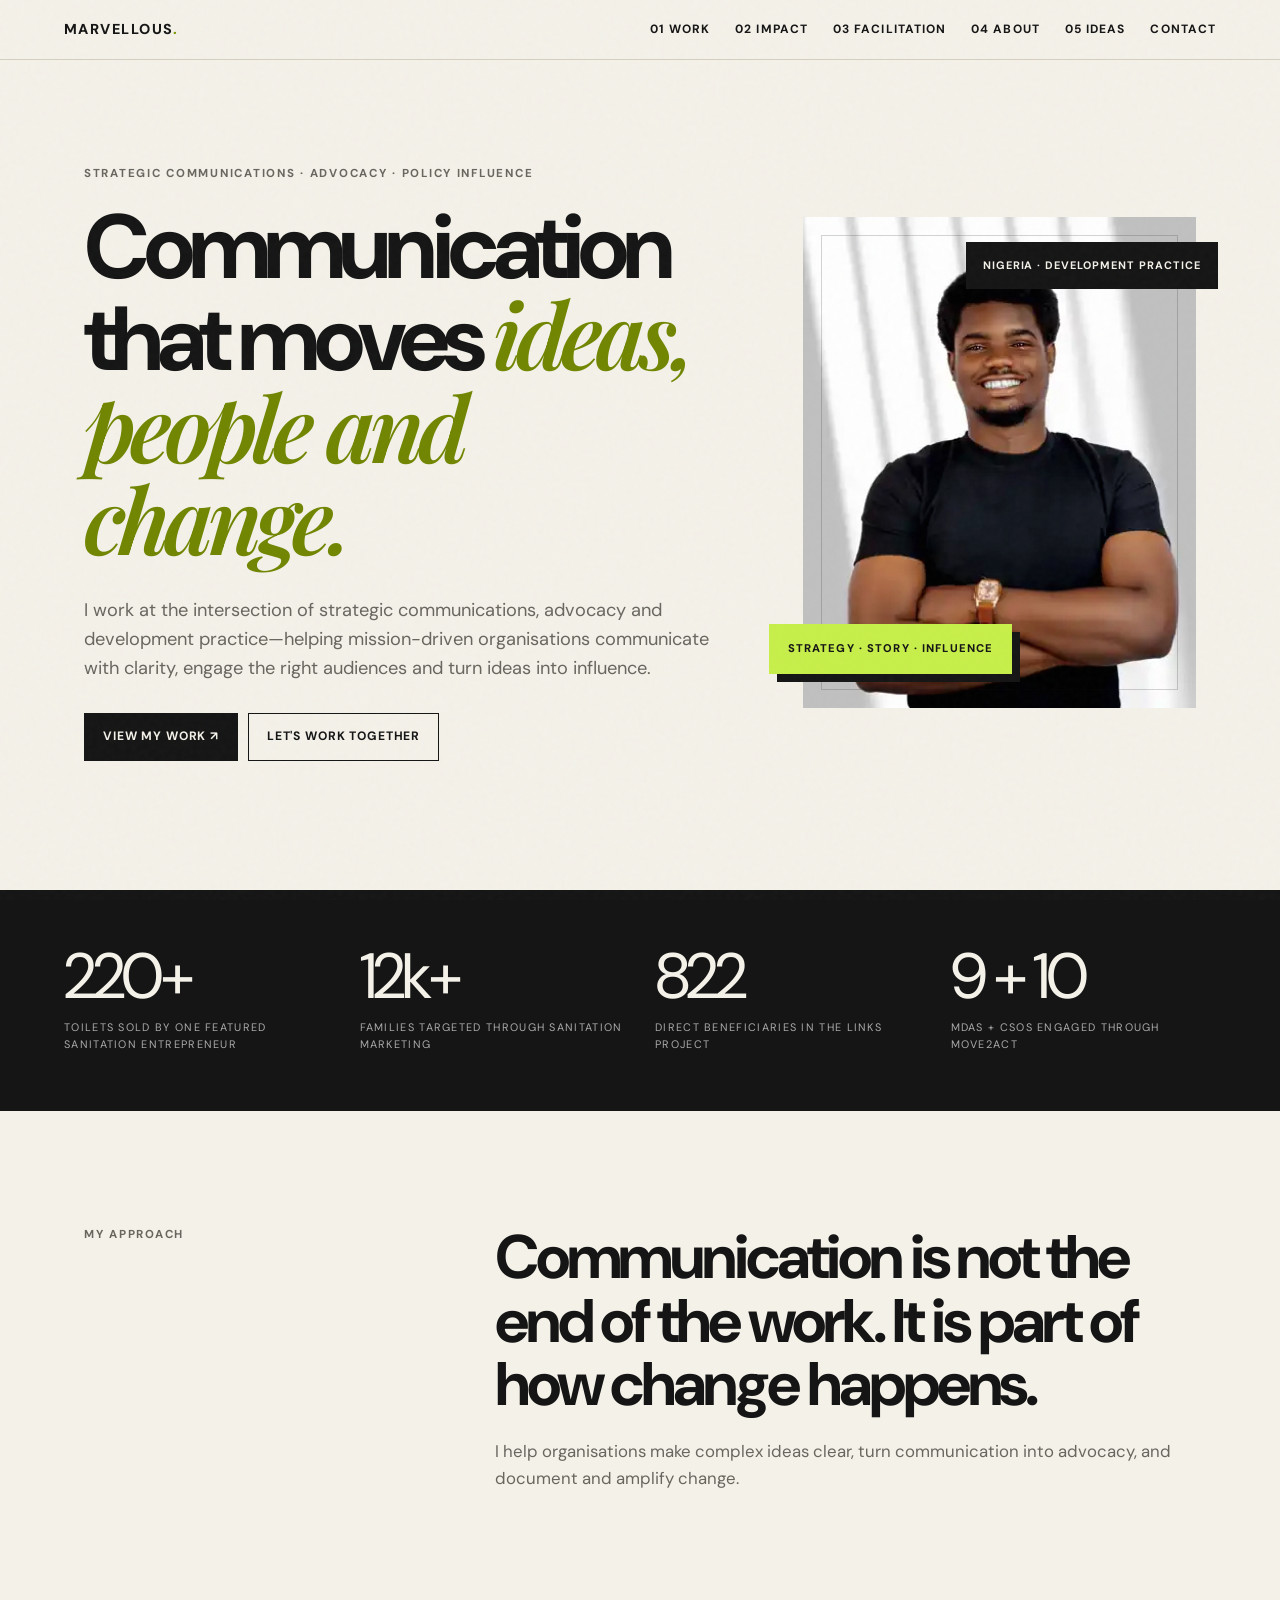
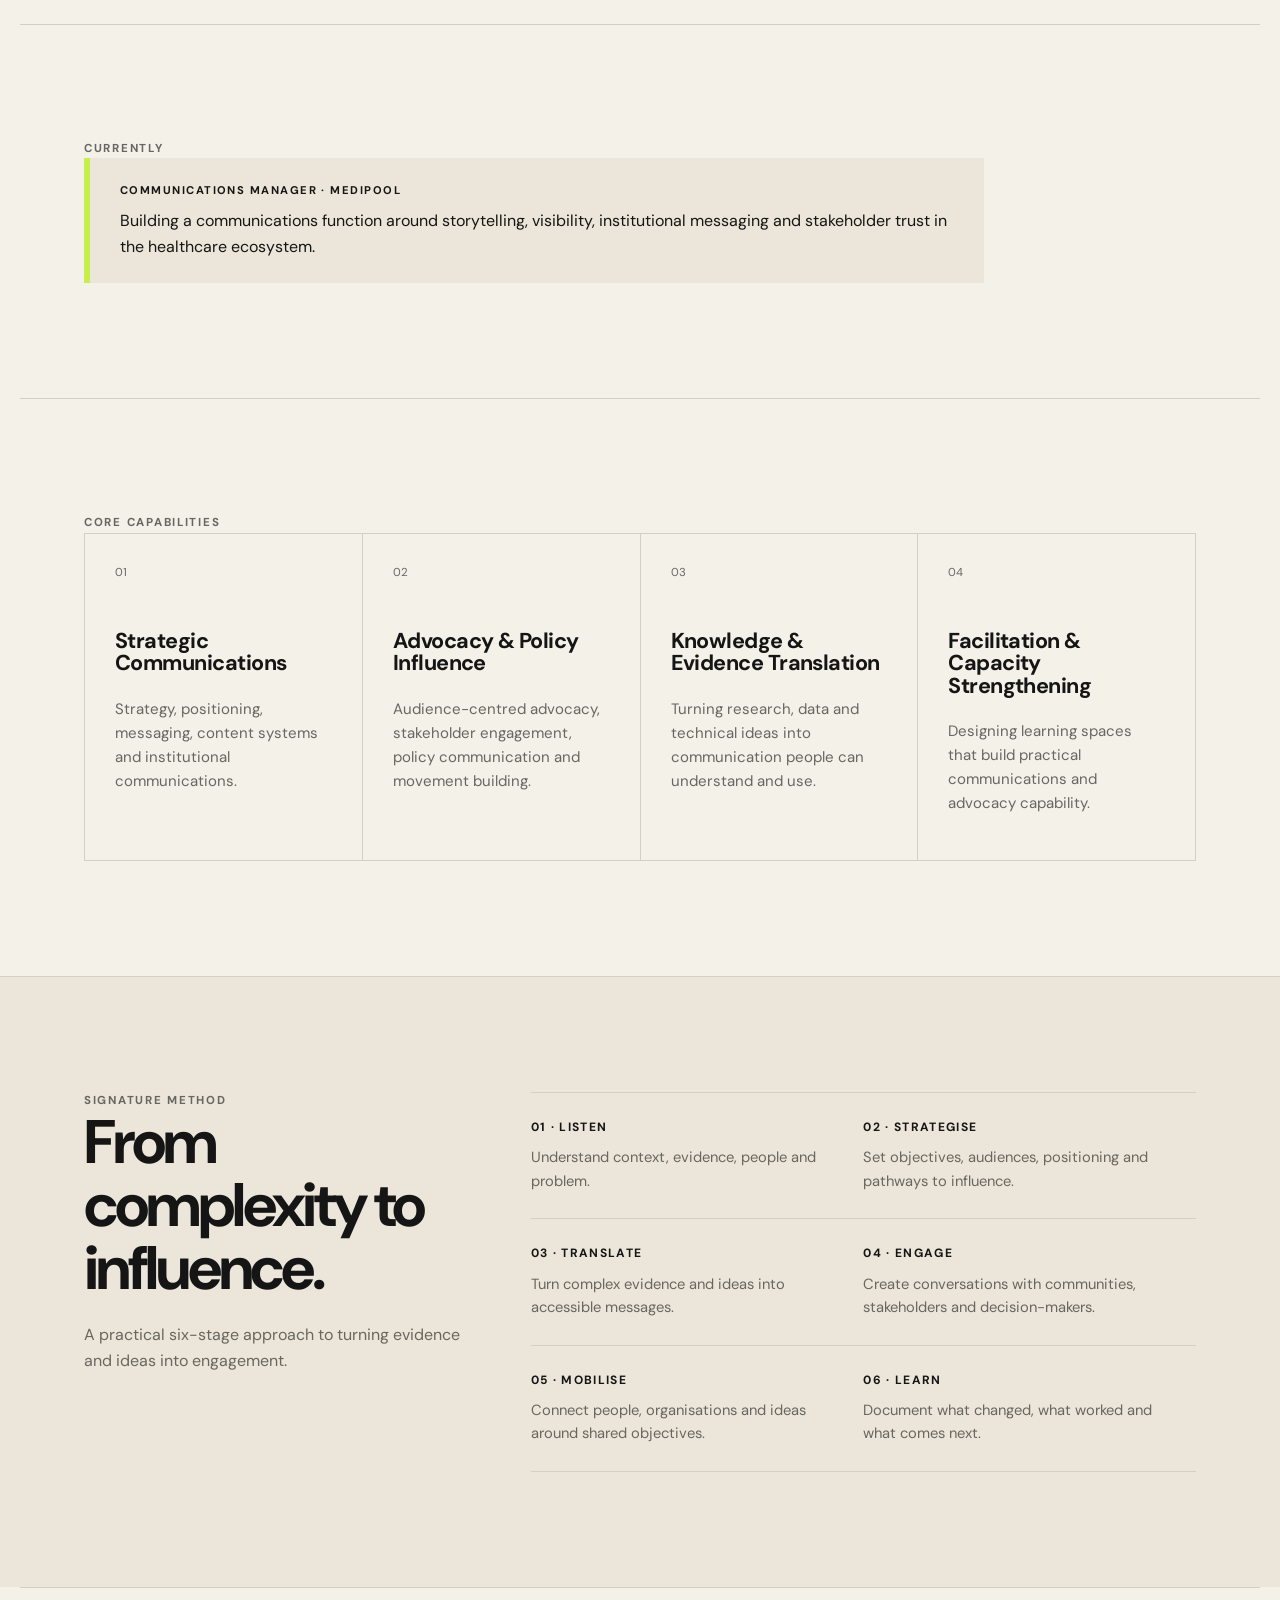
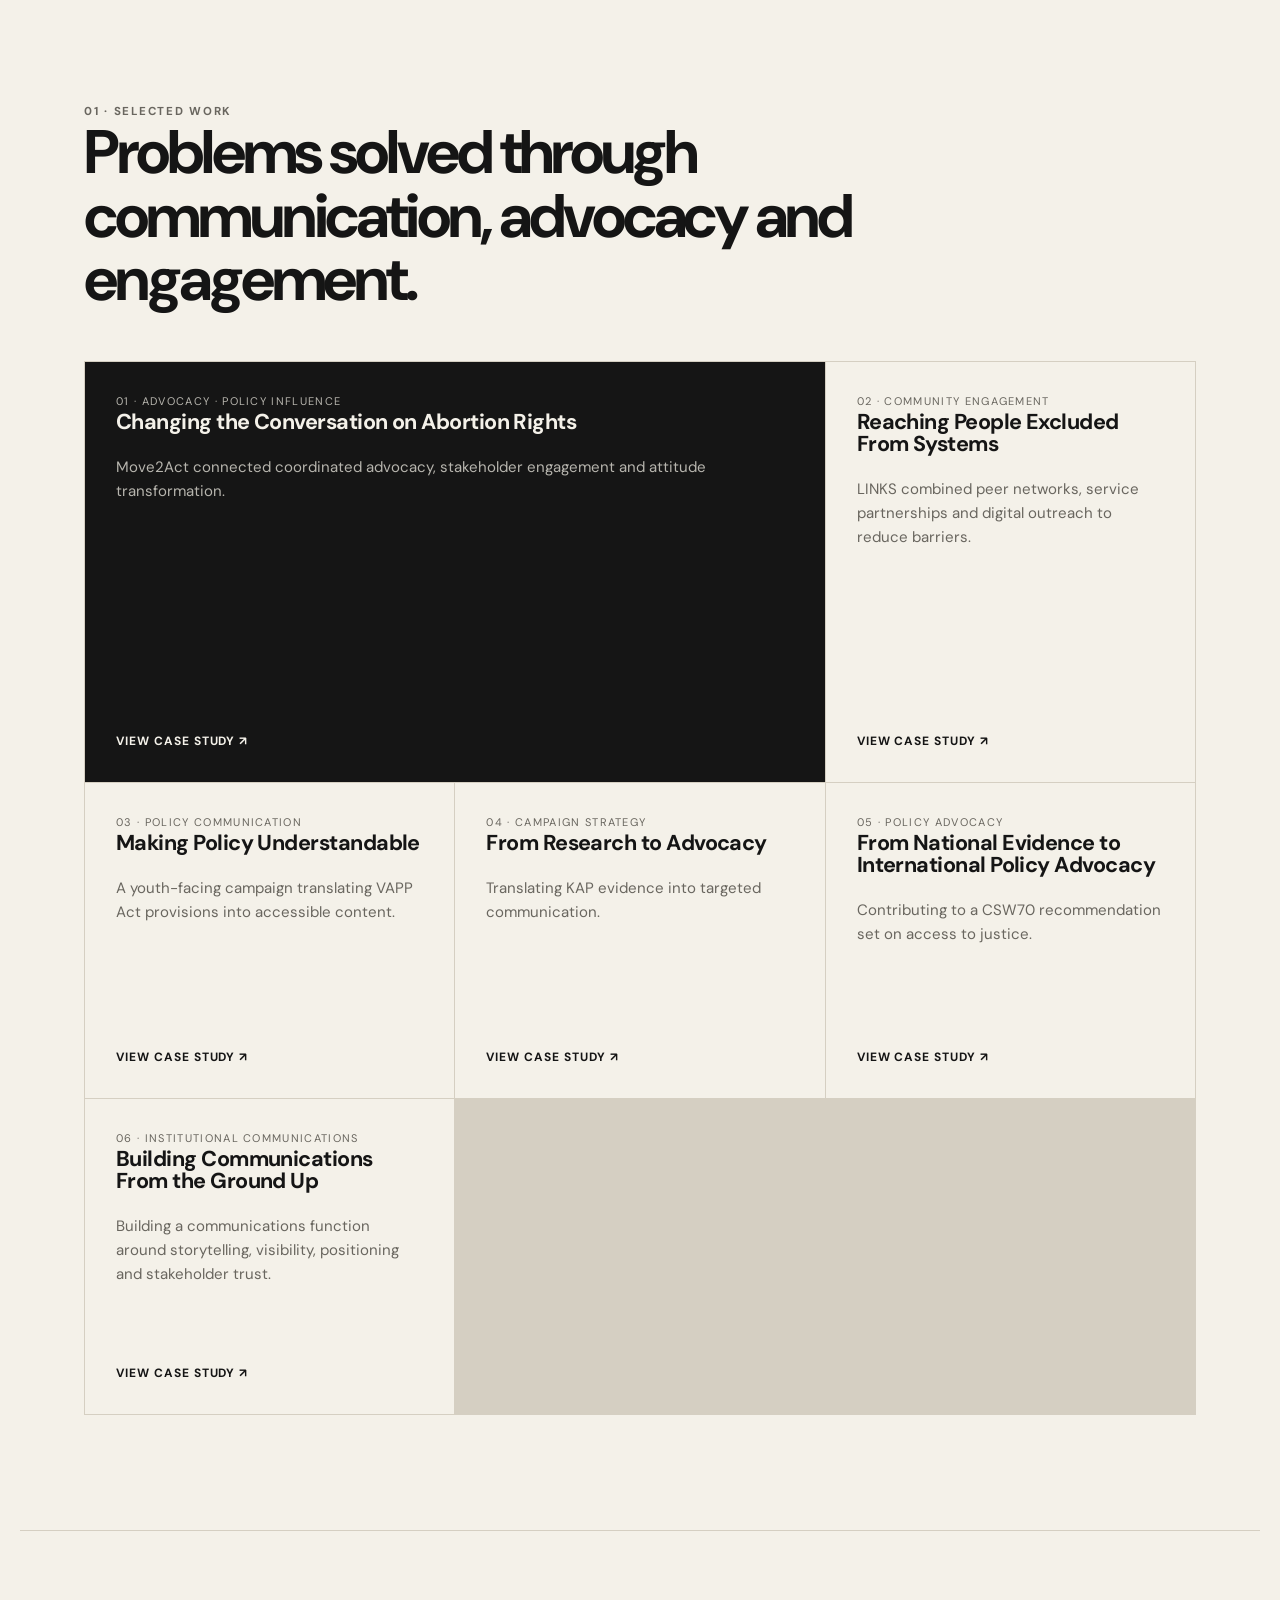
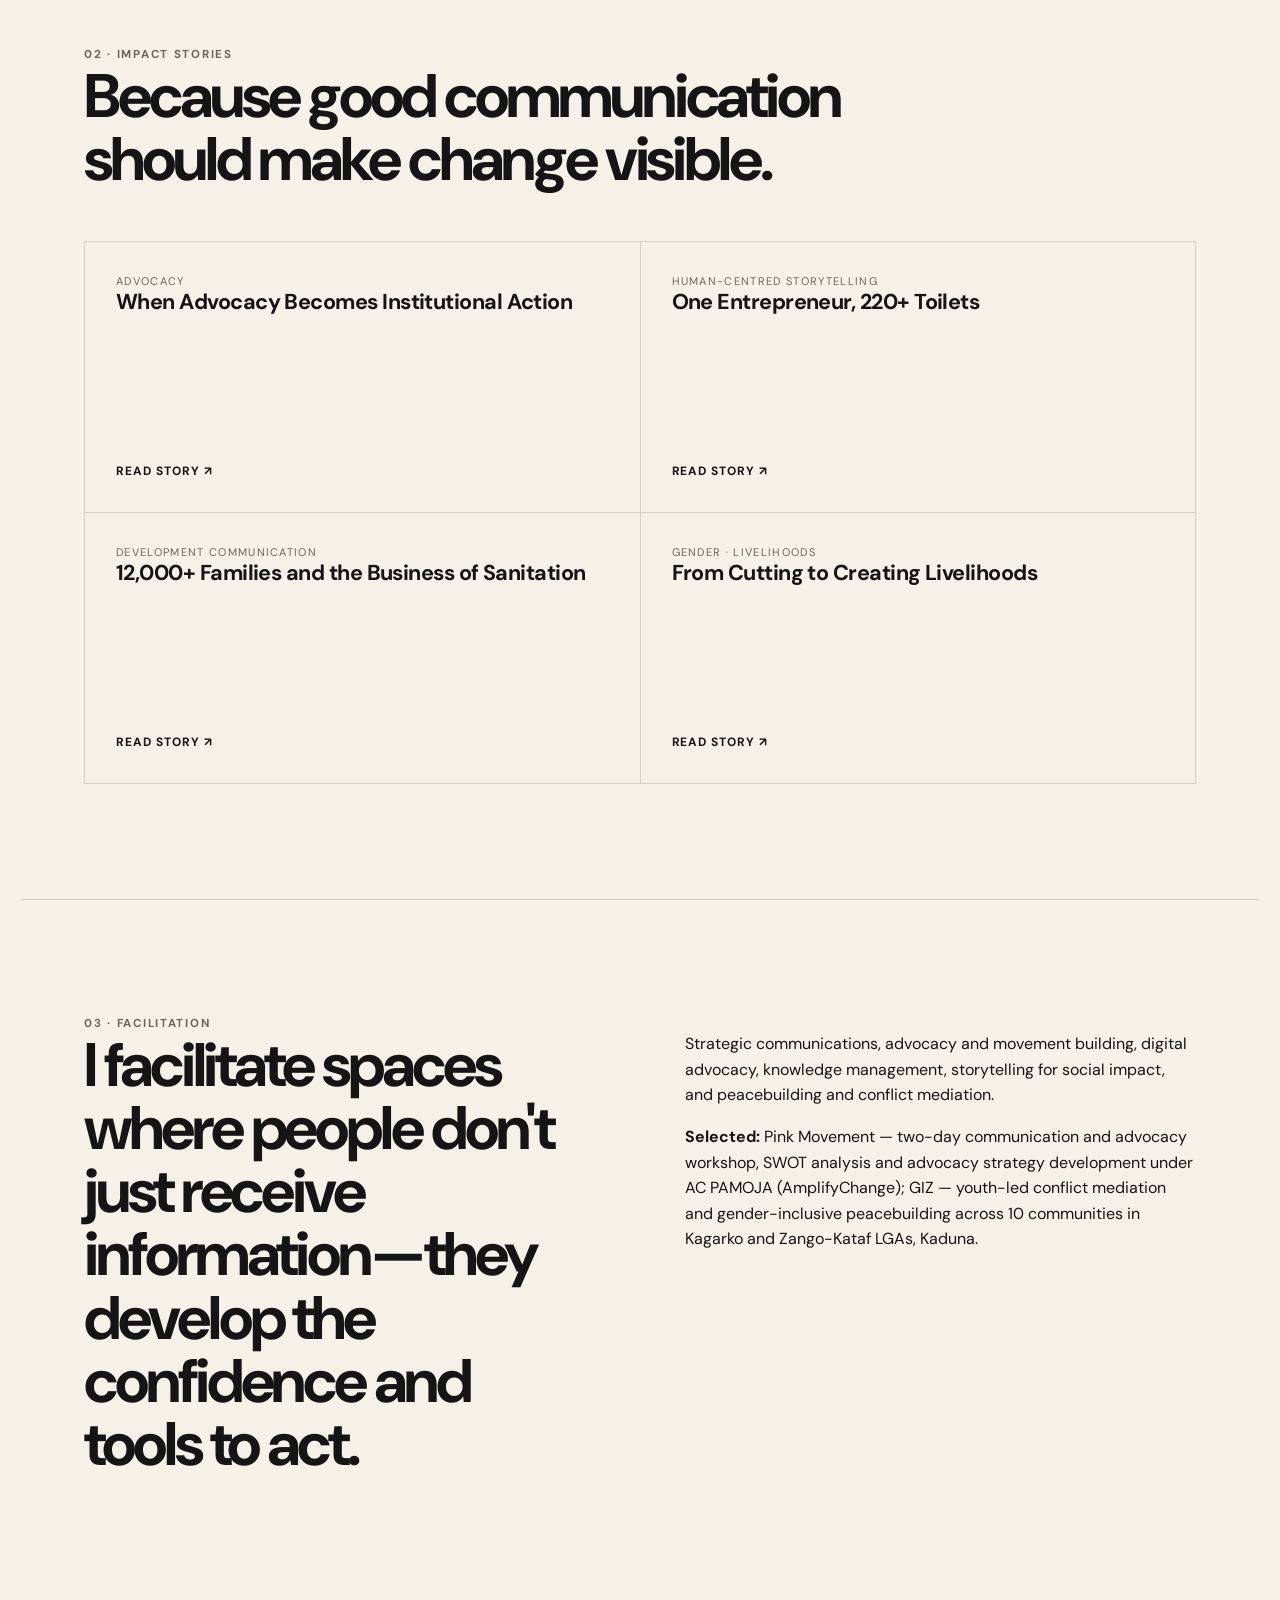
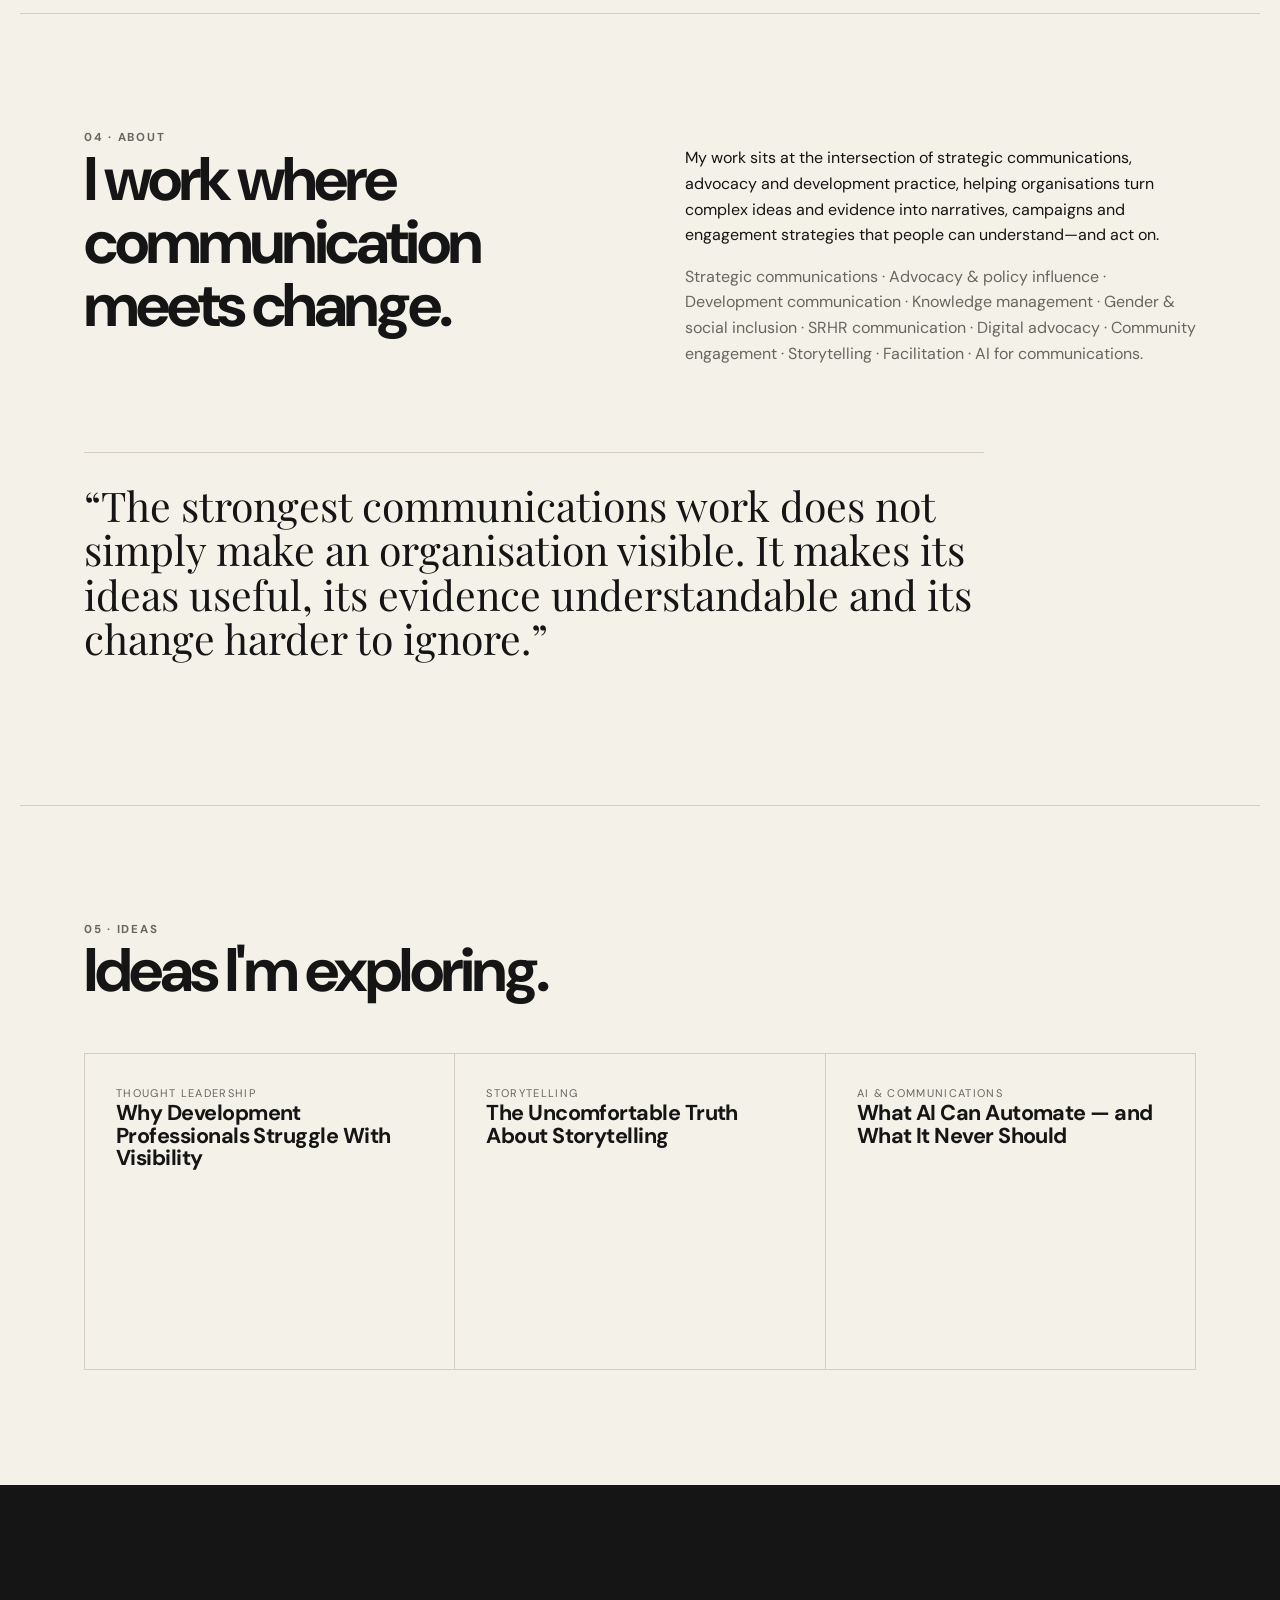
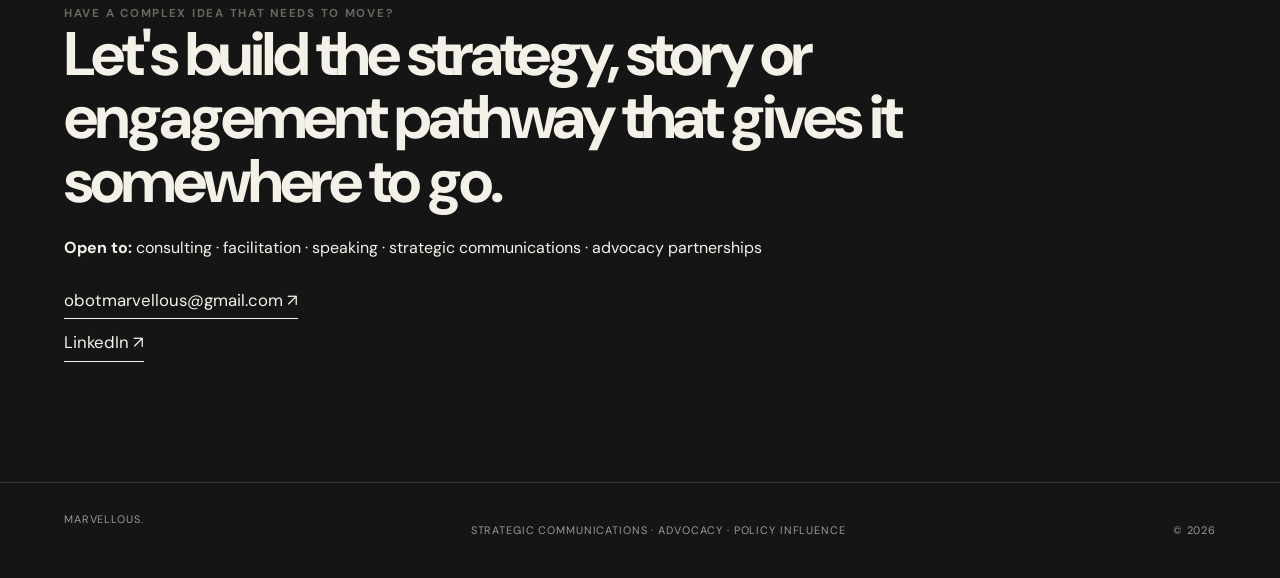
==== commit 899371e1: "Add GIZ youth mediation training case study under Facilitation Co-Authored-By: Claude Sonnet 5.5 <no" ====
--- a/index.html
+++ b/index.html
@@ -10,7 +10,7 @@
 <section class="section method reveal"><div><div class="section-label">Signature method</div><h2>From complexity to influence.</h2><p class="muted">A practical six-stage approach to turning evidence and ideas into engagement.</p></div><div class="steps"><div class="step"><strong>01 · LISTEN</strong>Understand context, evidence, people and problem.</div><div class="step"><strong>02 · STRATEGISE</strong>Set objectives, audiences, positioning and pathways to influence.</div><div class="step"><strong>03 · TRANSLATE</strong>Turn complex evidence and ideas into accessible messages.</div><div class="step"><strong>04 · ENGAGE</strong>Create conversations with communities, stakeholders and decision-makers.</div><div class="step"><strong>05 · MOBILISE</strong>Connect people, organisations and ideas around shared objectives.</div><div class="step"><strong>06 · LEARN</strong>Document what changed, what worked and what comes next.</div></div></section>
 <section class="section reveal" id="work"><div class="section-head"><div class="section-label">01 · Selected work</div><h2>Problems solved through communication, advocacy and engagement.</h2></div><div class="work-grid"><a class="card feature" href="case-studies/move2act.html"><div><div class="meta">01 · Advocacy · Policy influence</div><h3>Changing the Conversation on Abortion Rights</h3><p>Move2Act connected coordinated advocacy, stakeholder engagement and attitude transformation.</p></div><span>View case study ↗</span></a><a class="card" href="case-studies/links.html"><div><div class="meta">02 · Community engagement</div><h3>Reaching People Excluded From Systems</h3><p>LINKS combined peer networks, service partnerships and digital outreach to reduce barriers.</p></div><span>View case study ↗</span></a><a class="card" href="case-studies/vapp-act.html"><div><div class="meta">03 · Policy communication</div><h3>Making Policy Understandable</h3><p>A youth-facing campaign translating VAPP Act provisions into accessible content.</p></div><span>View case study ↗</span></a><a class="card" href="case-studies/the-choice-is-ours.html"><div><div class="meta">04 · Campaign strategy</div><h3>From Research to Advocacy</h3><p>Translating KAP evidence into targeted communication.</p></div><span>View case study ↗</span></a><a class="card" href="case-studies/csw70.html"><div><div class="meta">05 · Policy advocacy</div><h3>From National Evidence to International Policy Advocacy</h3><p>Contributing to a CSW70 recommendation set on access to justice.</p></div><span>View case study ↗</span></a><a class="card" href="case-studies/medipool.html"><div><div class="meta">06 · Institutional communications</div><h3>Building Communications From the Ground Up</h3><p>Building a communications function around storytelling, visibility, positioning and stakeholder trust.</p></div><span>View case study ↗</span></a></div></section>
 <section class="section reveal" id="impact"><div class="section-head"><div class="section-label">02 · Impact stories</div><h2>Because good communication should make change visible.</h2></div><div class="impact-grid"><a class="card" href="impact/ado-sanitation-taskforce.html"><div><div class="meta">Advocacy</div><h3>When Advocacy Becomes Institutional Action</h3></div><span>Read story ↗</span></a><a class="card" href="impact/japhet-ibrahim.html"><div><div class="meta">Human-centred storytelling</div><h3>One Entrepreneur, 220+ Toilets</h3></div><span>Read story ↗</span></a><a class="card" href="impact/12000-families.html"><div><div class="meta">Development communication</div><h3>12,000+ Families and the Business of Sanitation</h3></div><span>Read story ↗</span></a><a class="card" href="impact/free-fund.html"><div><div class="meta">Gender · Livelihoods</div><h3>From Cutting to Creating Livelihoods</h3></div><span>Read story ↗</span></a></div></section>
-<section class="section reveal" id="facilitation"><div class="about-grid"><div><div class="section-label">03 · Facilitation</div><h2>I facilitate spaces where people don't just receive information—they develop the confidence and tools to act.</h2></div><div><p>Strategic communications, advocacy and movement building, digital advocacy, knowledge management, storytelling for social impact, and peacebuilding and conflict mediation.</p><p><strong>Selected:</strong> <a href="facilitation/pink-movement.html">Pink Movement — two-day communication and advocacy workshop, SWOT analysis and advocacy strategy development under AC PAMOJA (AmplifyChange)</a>; GIZ — youth-led conflict mediation and gender-inclusive peacebuilding, Kaduna.</p></div></div></section>
+<section class="section reveal" id="facilitation"><div class="about-grid"><div><div class="section-label">03 · Facilitation</div><h2>I facilitate spaces where people don't just receive information—they develop the confidence and tools to act.</h2></div><div><p>Strategic communications, advocacy and movement building, digital advocacy, knowledge management, storytelling for social impact, and peacebuilding and conflict mediation.</p><p><strong>Selected:</strong> <a href="facilitation/pink-movement.html">Pink Movement — two-day communication and advocacy workshop, SWOT analysis and advocacy strategy development under AC PAMOJA (AmplifyChange)</a>; <a href="facilitation/giz-youth-mediation.html">GIZ — youth-led conflict mediation and gender-inclusive peacebuilding across 10 communities in Kagarko and Zango-Kataf LGAs, Kaduna</a>.</p></div></div></section>
 <section class="section reveal" id="about"><div class="about-grid"><div><div class="section-label">04 · About</div><h2>I work where communication meets change.</h2></div><div><p>My work sits at the intersection of strategic communications, advocacy and development practice, helping organisations turn complex ideas and evidence into narratives, campaigns and engagement strategies that people can understand—and act on.</p><p class="muted">Strategic communications · Advocacy & policy influence · Development communication · Knowledge management · Gender & social inclusion · SRHR communication · Digital advocacy · Community engagement · Storytelling · Facilitation · AI for communications.</p></div></div><div class="pullquote">“The strongest communications work does not simply make an organisation visible. It makes its ideas useful, its evidence understandable and its change harder to ignore.”</div></section>
 <section class="section reveal" id="insights"><div class="section-head"><div class="section-label">05 · Ideas</div><h2>Ideas I'm exploring.</h2></div><div class="work-grid"><article class="card"><div><div class="meta">Thought leadership</div><h3>Why Development Professionals Struggle With Visibility</h3></div></article><article class="card"><div><div class="meta">Storytelling</div><h3>The Uncomfortable Truth About Storytelling</h3></div></article><article class="card"><div><div class="meta">AI & communications</div><h3>What AI Can Automate — and What It Never Should</h3></div></article></div></section>
 <section class="contact" id="contact"><div class="contact-inner"><div class="eyebrow">Have a complex idea that needs to move?</div><h2>Let's build the strategy, story or engagement pathway that gives it somewhere to go.</h2><p><strong>Open to:</strong> consulting · facilitation · speaking · strategic communications · advocacy partnerships</p><a class="contact-link" href="mailto:obotmarvellous@gmail.com">obotmarvellous@gmail.com ↗</a><br><a class="contact-link" href="https://www.linkedin.com/in/marvellous-obot-037960208/" target="_blank" rel="noopener">LinkedIn ↗</a></div></section></main>
--- a/styles.css
+++ b/styles.css
@@ -12,4 +12,5 @@
 .pullquote{margin:70px 0 0;padding:30px 0;border-top:1px solid var(--line);font-family:'Playfair Display',serif;font-size:clamp(1.8rem,3.2vw,3.4rem);line-height:1.08;max-width:900px}.about-grid{display:grid;grid-template-columns:1fr 1fr;gap:90px}.about-grid p{max-width:620px}.muted{color:var(--muted)}.current{border-left:6px solid var(--accent);padding:24px 30px;background:var(--paper2);max-width:900px}.current strong{display:block;font-size:.7rem;text-transform:uppercase;letter-spacing:.13em;margin-bottom:8px}.contact{background:var(--ink);color:var(--paper);padding:120px 5vw}.contact-inner{max-width:var(--max);margin:auto}.contact h2{max-width:900px}.contact-link{display:inline-block;font-size:1.05rem;border-bottom:1px solid var(--paper);padding-bottom:5px;margin-top:10px}
 footer{display:flex;justify-content:space-between;gap:20px;padding:28px 5vw;background:var(--ink);color:#999;font-size:.68rem;text-transform:uppercase;letter-spacing:.08em;border-top:1px solid #333}.reveal{opacity:0;transform:translateY(24px);transition:opacity .7s ease,transform .7s ease}.reveal.visible{opacity:1;transform:none}
 @media(max-width:900px){.hero{grid-template-columns:1fr;gap:50px;padding-top:70px}.hero-visual{justify-self:start;width:min(100%,500px)}.hero-tag{left:15px}.hero-number{right:15px}.capability-grid{grid-template-columns:repeat(2,1fr)}.statement,.method,.about-grid{grid-template-columns:1fr;gap:35px}.method{padding-left:6vw;padding-right:6vw}.stats-inner{grid-template-columns:repeat(2,1fr)}.work-grid{grid-template-columns:1fr 1fr}.card,.card.feature{grid-column:span 1;min-height:300px}.card.feature{min-height:360px}.impact-grid{grid-template-columns:1fr 1fr}}
-@media(max-width:650px){.nav{display:none!important;position:absolute;left:0;right:0;top:65px;background:var(--paper);padding:20px 6vw;flex-direction:column;border-bottom:1px solid var(--line)}.nav.open{display:flex!important}.menu{display:block}.section{padding:82px 6vw}.hero{padding:55px 6vw 75px}.hero h1{font-size:clamp(3rem,14vw,5.2rem)}.capability-grid,.work-grid,.impact-grid{grid-template-columns:1fr}.card,.card.feature{grid-column:span 1}.steps,.stats-inner{grid-template-columns:1fr}.stats{padding:55px 6vw}.about-grid{gap:28px}.hero-tag{bottom:20px;left:10px}.hero-number{top:12px;right:10px}.portrait-frame:after{inset:12px}footer{flex-direction:column}}+.photo-grid{display:grid;grid-template-columns:repeat(2,minmax(0,1fr));gap:20px;margin-top:44px}.photo{margin:0}.photo img{display:block;width:100%;height:auto;aspect-ratio:3/2;object-fit:cover;background:var(--paper2)}.photo figcaption{margin-top:10px;font-size:.82rem;color:var(--muted)}
+@media(max-width:650px){.photo-grid{grid-template-columns:1fr}.nav{display:none!important;position:absolute;left:0;right:0;top:65px;background:var(--paper);padding:20px 6vw;flex-direction:column;border-bottom:1px solid var(--line)}.nav.open{display:flex!important}.menu{display:block}.section{padding:82px 6vw}.hero{padding:55px 6vw 75px}.hero h1{font-size:clamp(3rem,14vw,5.2rem)}.capability-grid,.work-grid,.impact-grid{grid-template-columns:1fr}.card,.card.feature{grid-column:span 1}.steps,.stats-inner{grid-template-columns:1fr}.stats{padding:55px 6vw}.about-grid{gap:28px}.hero-tag{bottom:20px;left:10px}.hero-number{top:12px;right:10px}.portrait-frame:after{inset:12px}footer{flex-direction:column}}
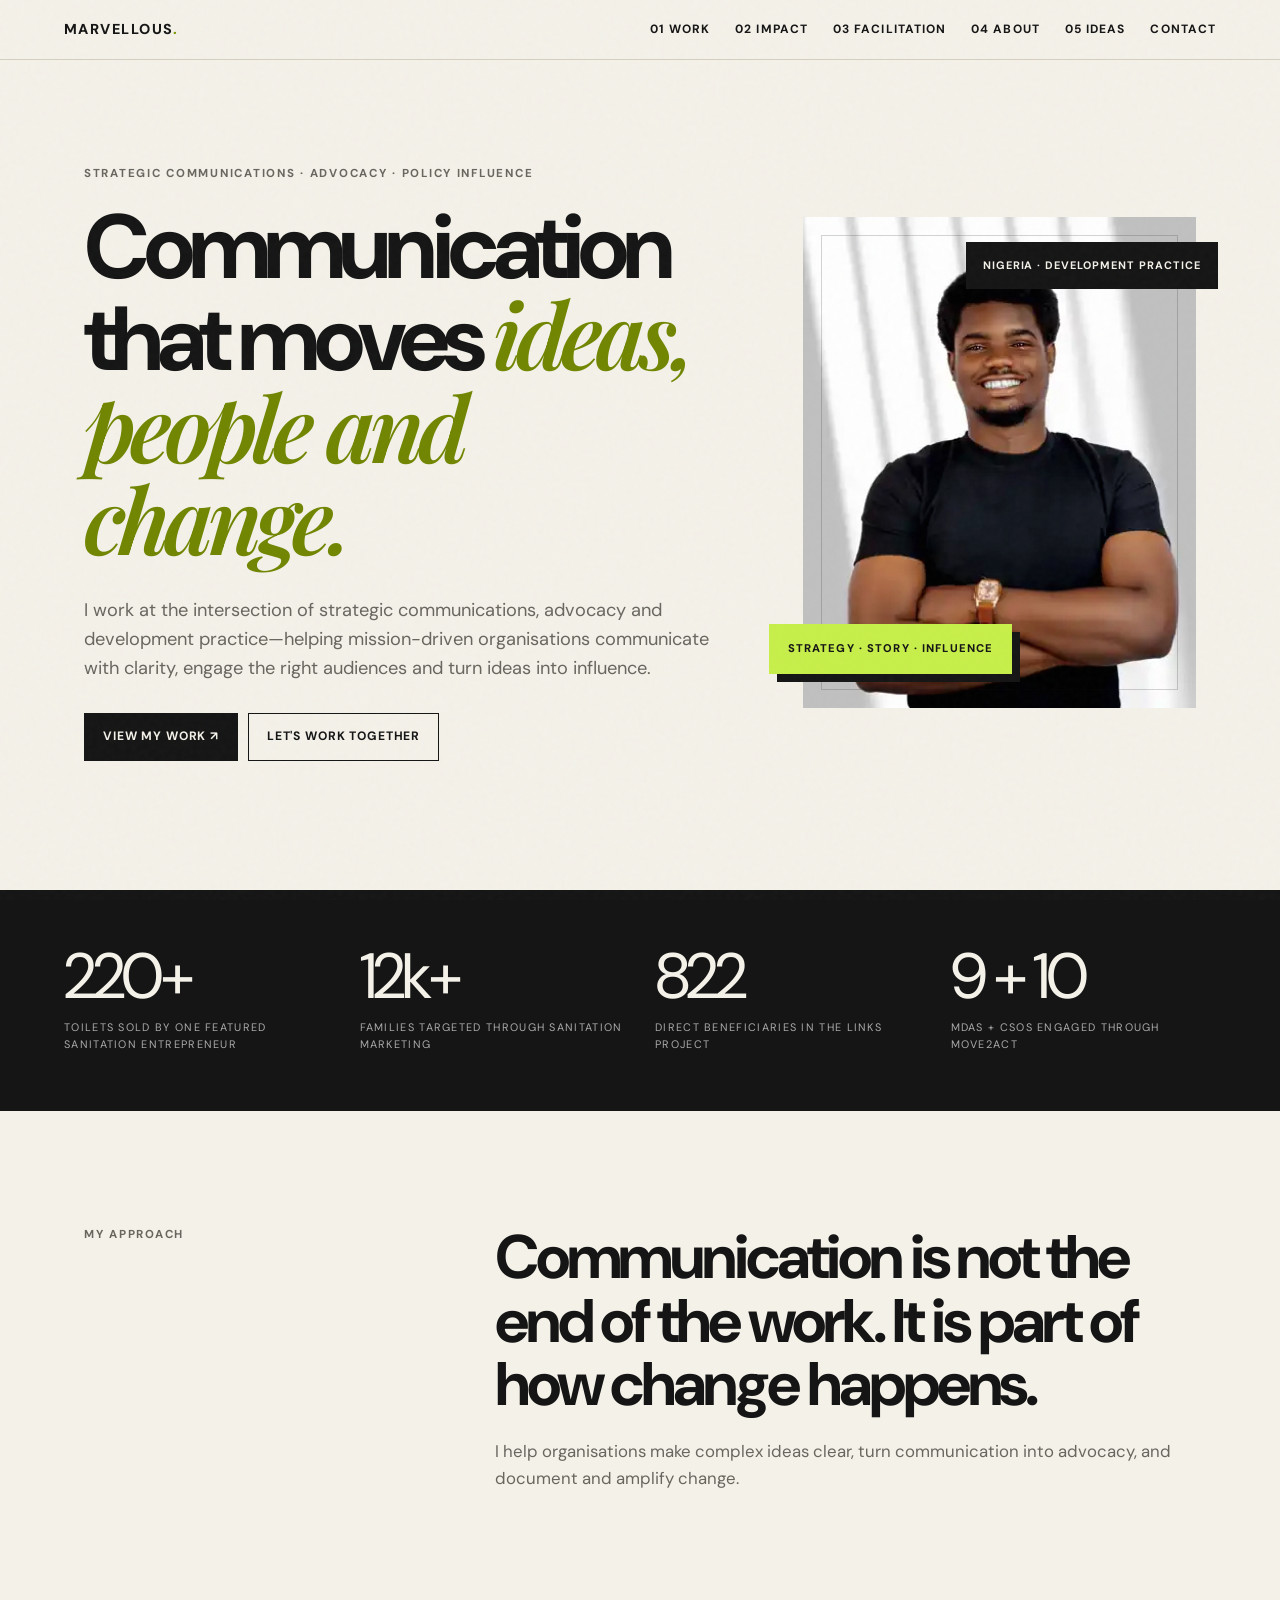
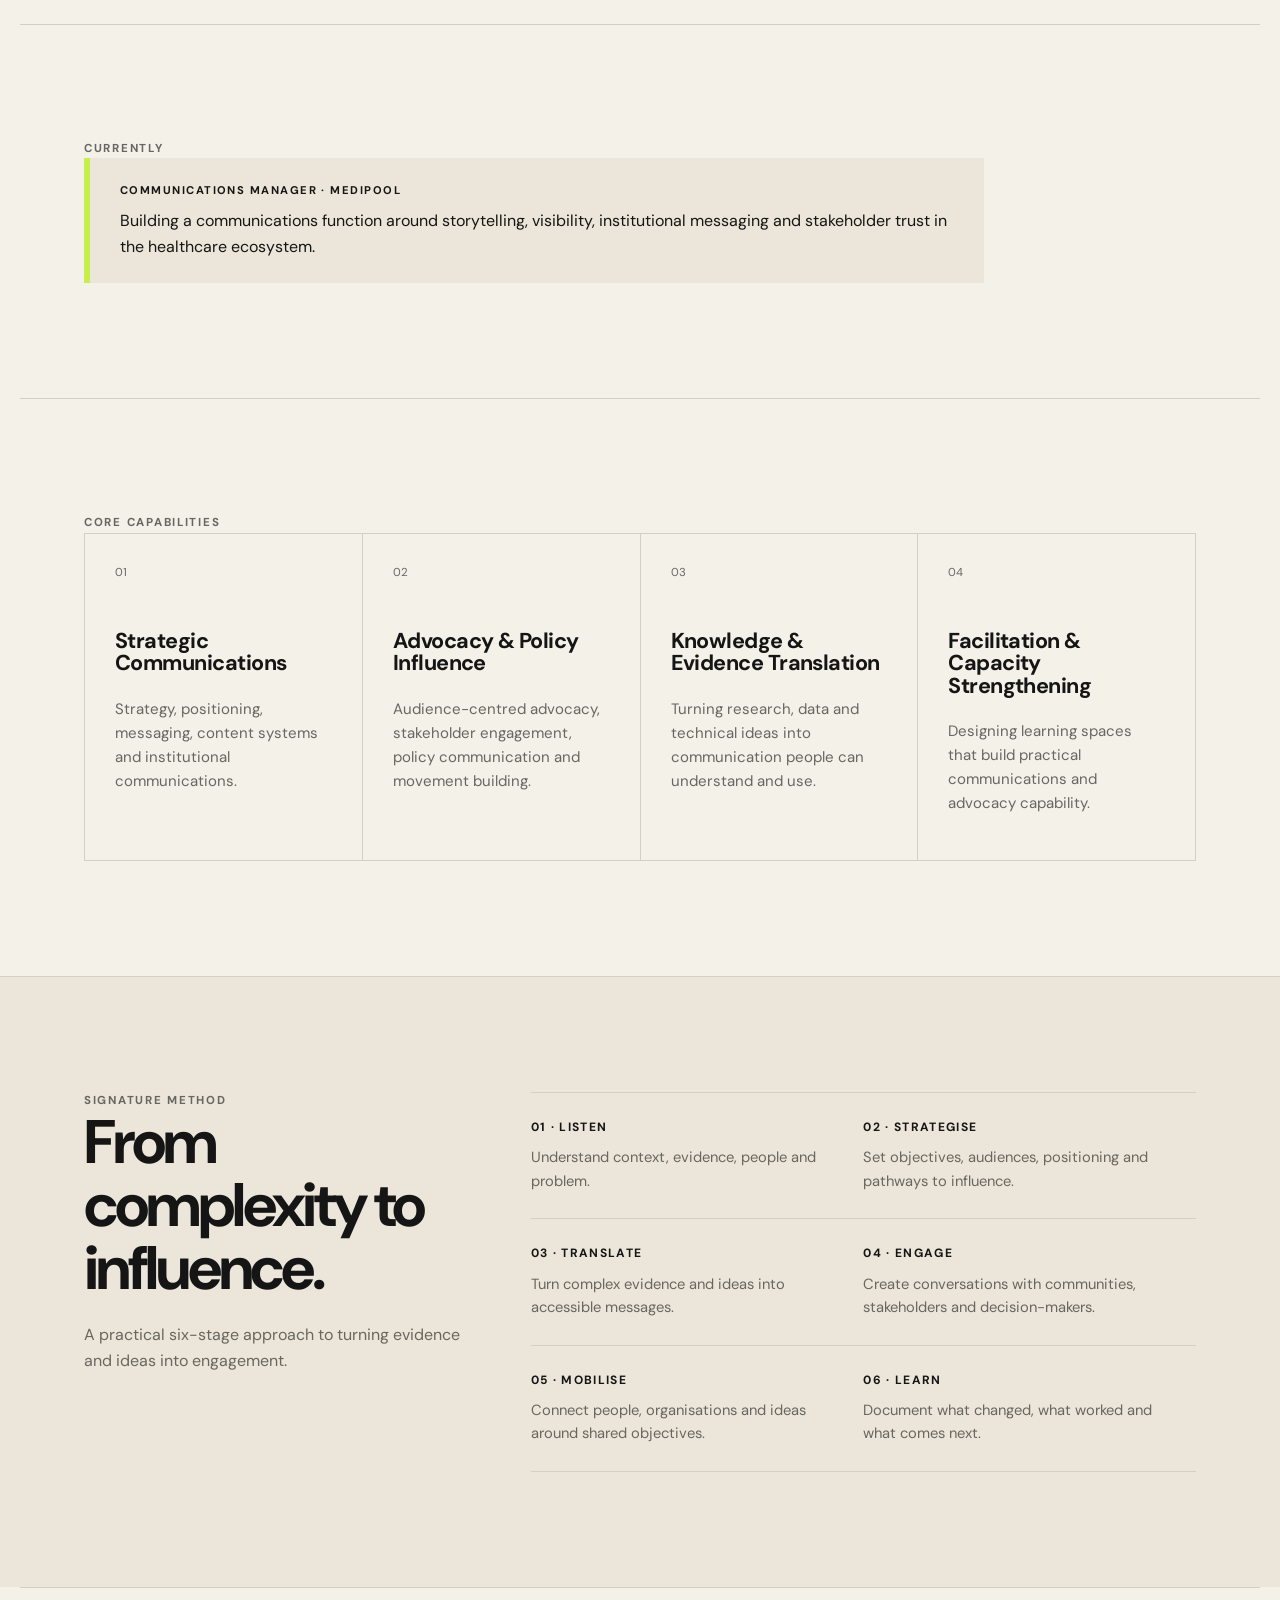
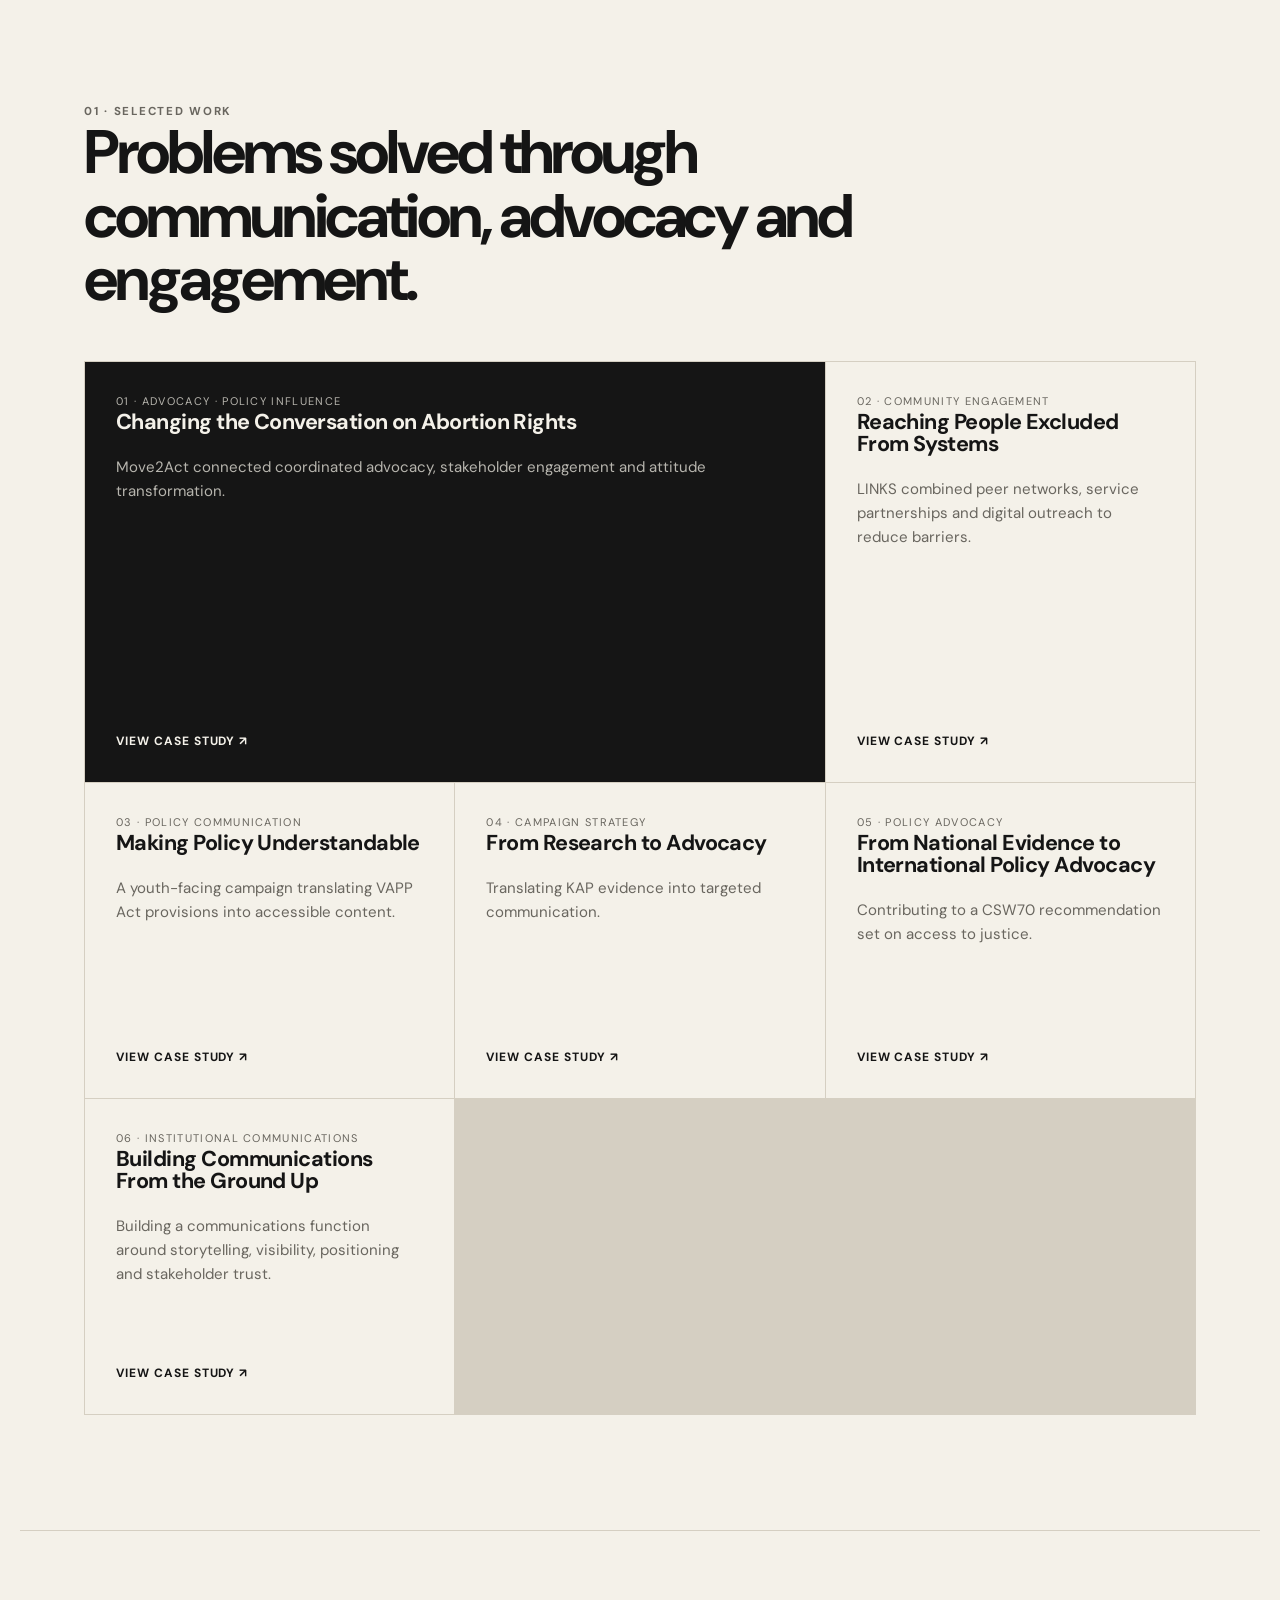
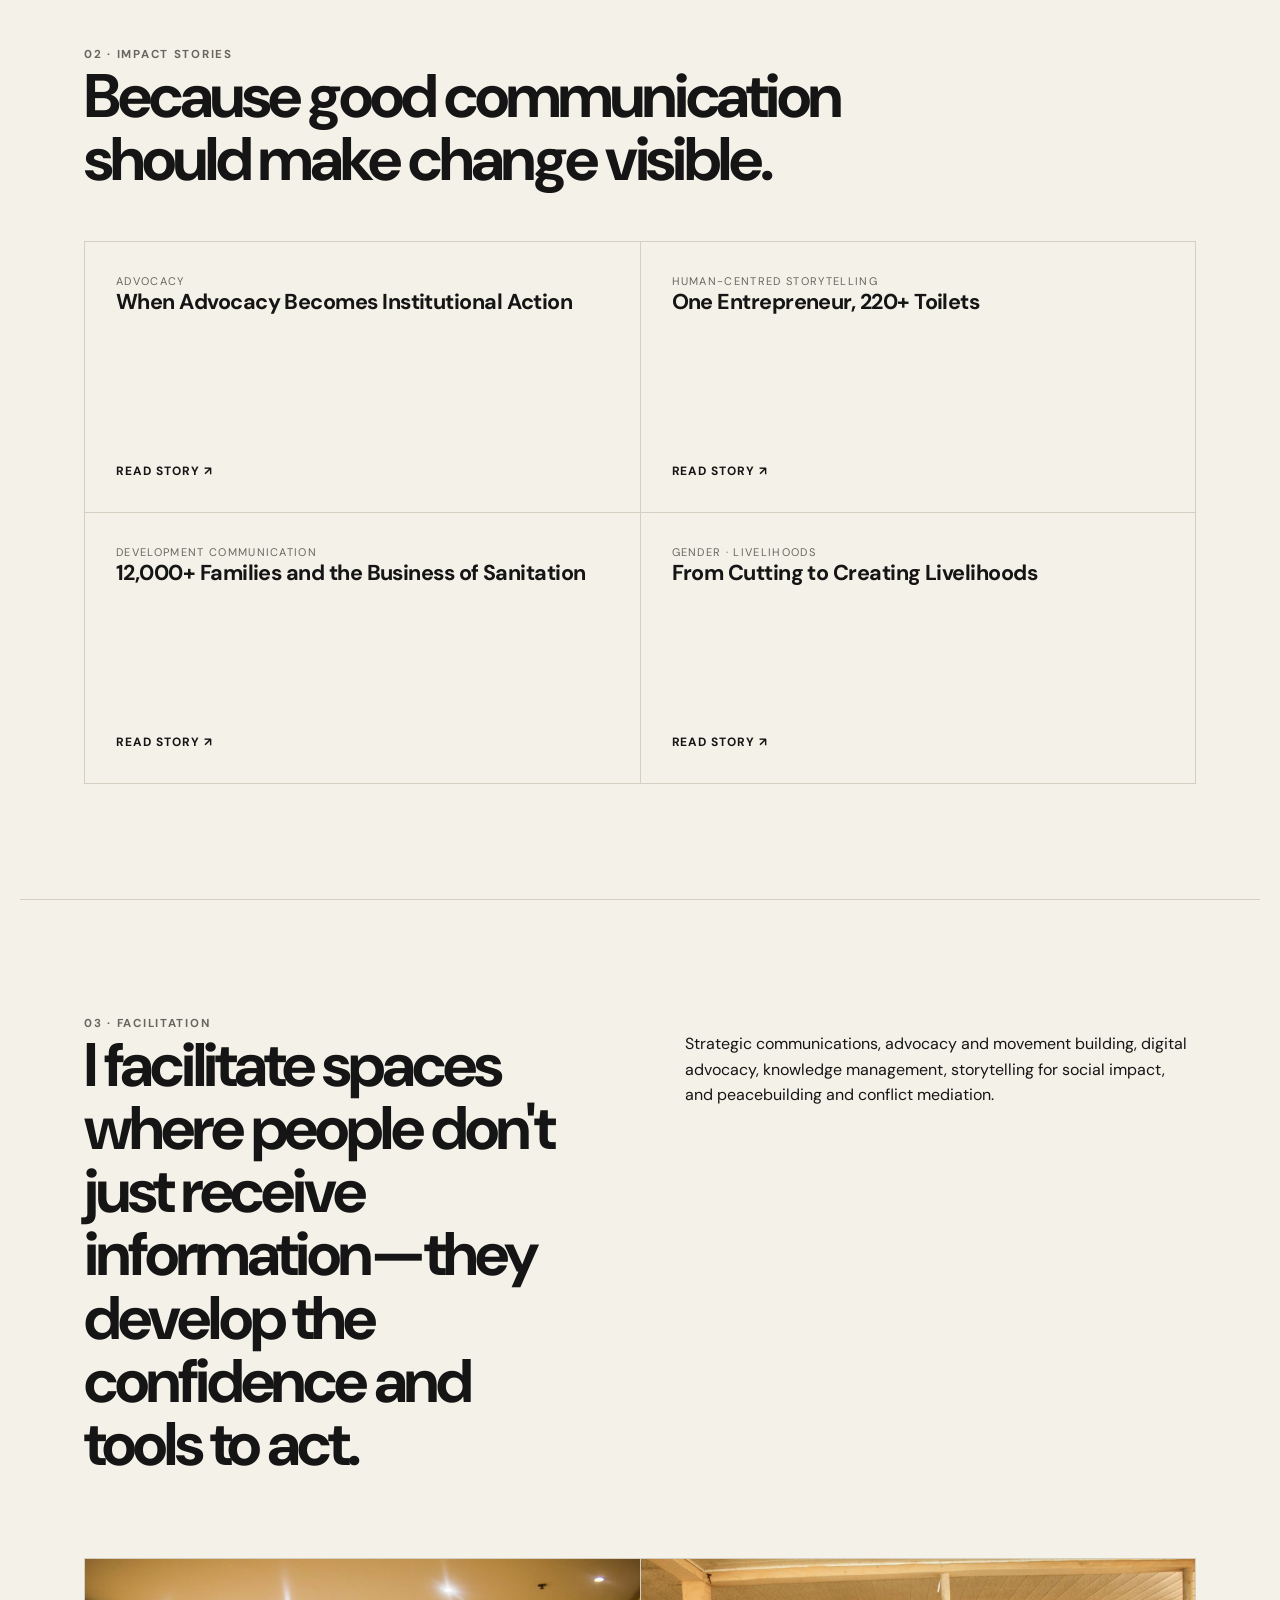
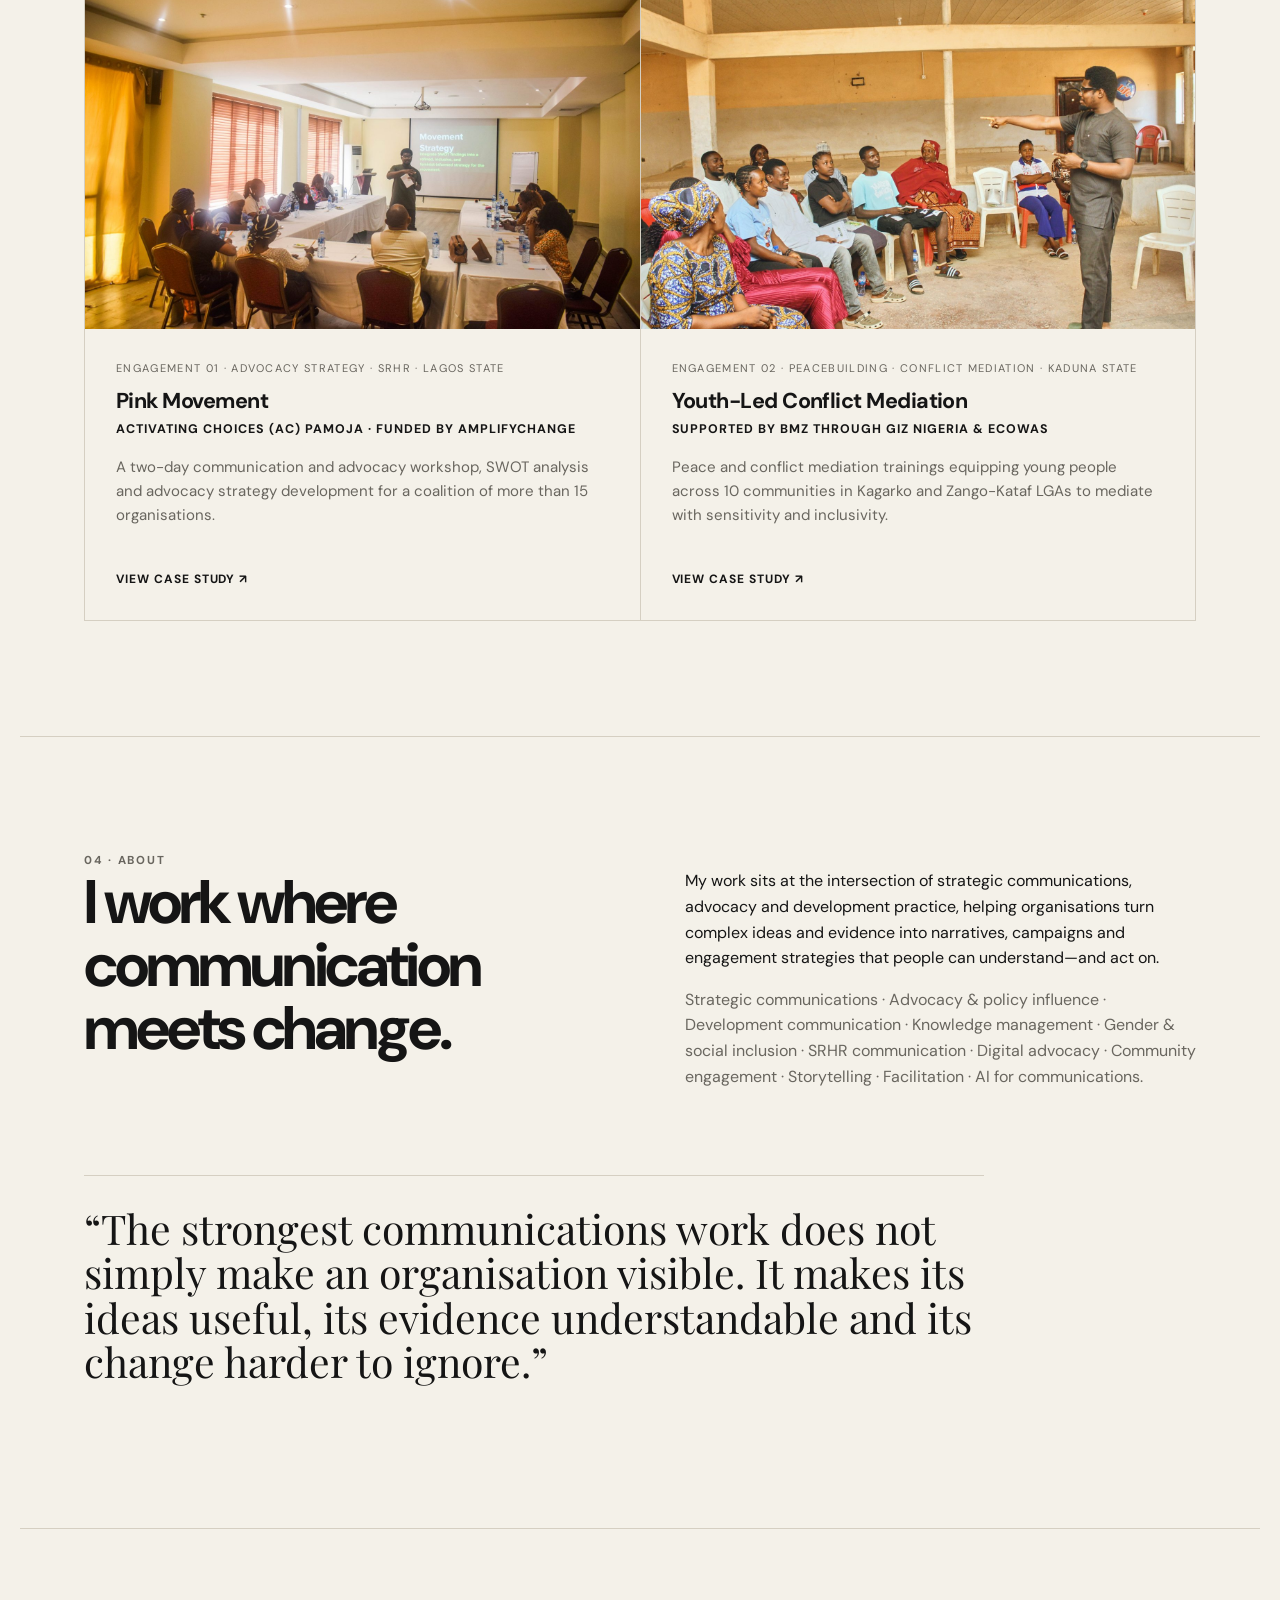
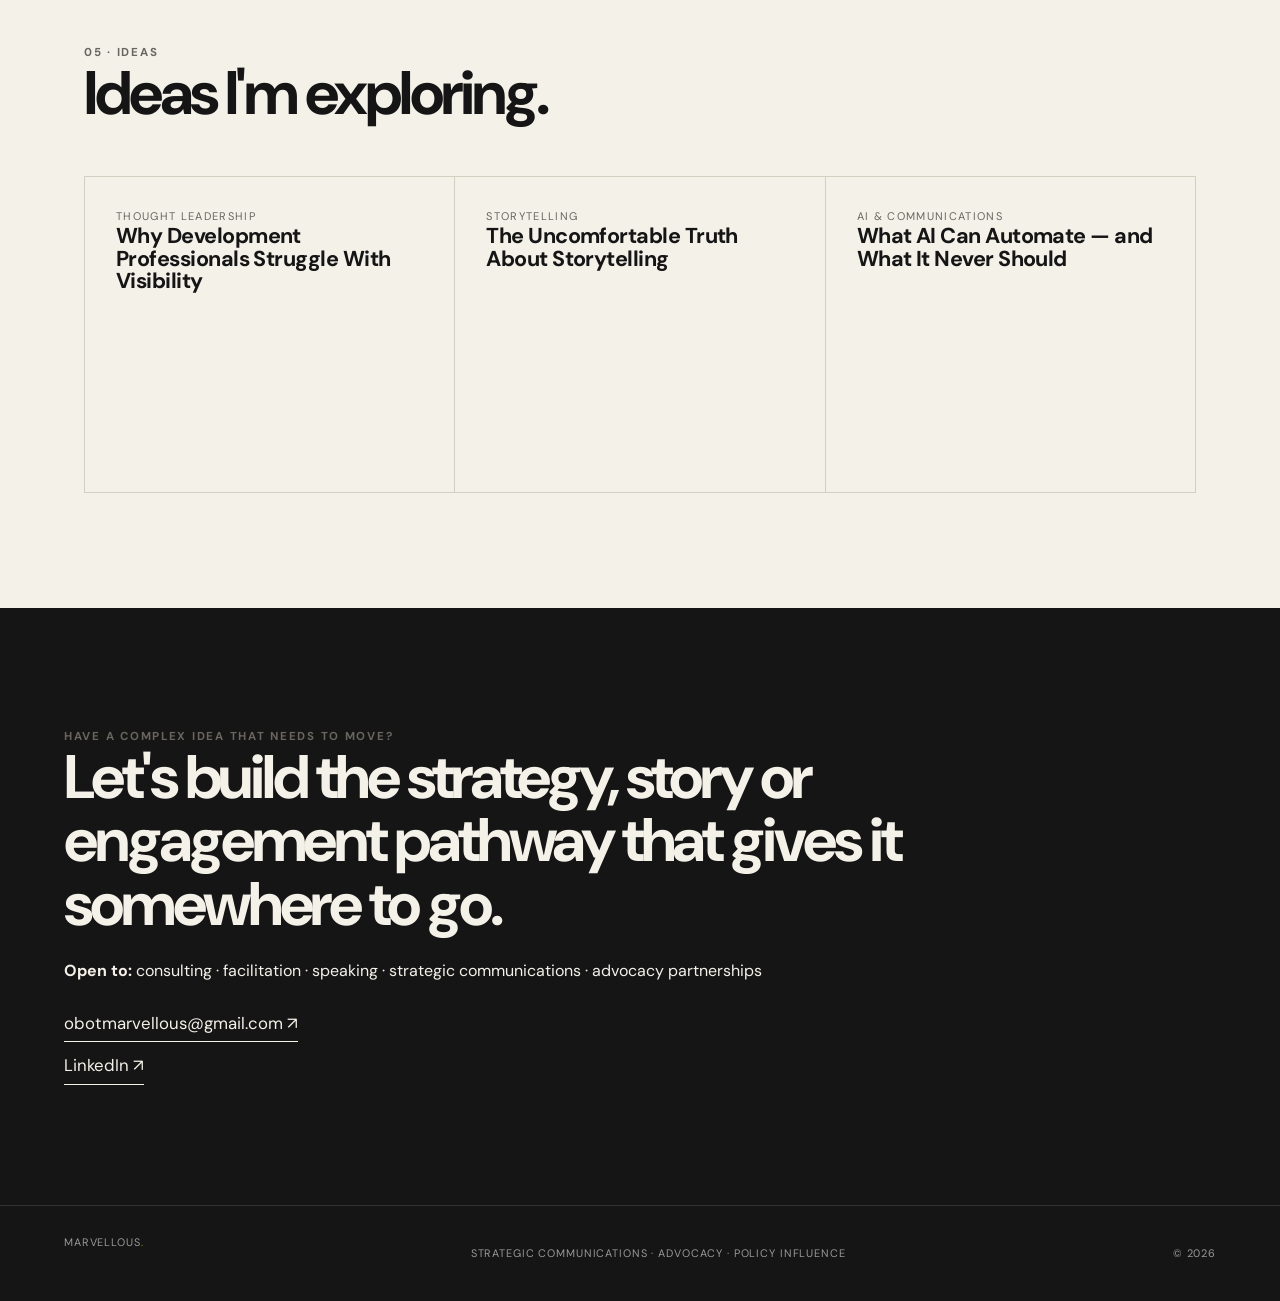
==== commit a10d1b15: "Redesign Facilitation section to present Pink Movement and GIZ as separate engagements Co-Authored-B" ====
--- a/index.html
+++ b/index.html
@@ -10,7 +10,7 @@
 <section class="section method reveal"><div><div class="section-label">Signature method</div><h2>From complexity to influence.</h2><p class="muted">A practical six-stage approach to turning evidence and ideas into engagement.</p></div><div class="steps"><div class="step"><strong>01 · LISTEN</strong>Understand context, evidence, people and problem.</div><div class="step"><strong>02 · STRATEGISE</strong>Set objectives, audiences, positioning and pathways to influence.</div><div class="step"><strong>03 · TRANSLATE</strong>Turn complex evidence and ideas into accessible messages.</div><div class="step"><strong>04 · ENGAGE</strong>Create conversations with communities, stakeholders and decision-makers.</div><div class="step"><strong>05 · MOBILISE</strong>Connect people, organisations and ideas around shared objectives.</div><div class="step"><strong>06 · LEARN</strong>Document what changed, what worked and what comes next.</div></div></section>
 <section class="section reveal" id="work"><div class="section-head"><div class="section-label">01 · Selected work</div><h2>Problems solved through communication, advocacy and engagement.</h2></div><div class="work-grid"><a class="card feature" href="case-studies/move2act.html"><div><div class="meta">01 · Advocacy · Policy influence</div><h3>Changing the Conversation on Abortion Rights</h3><p>Move2Act connected coordinated advocacy, stakeholder engagement and attitude transformation.</p></div><span>View case study ↗</span></a><a class="card" href="case-studies/links.html"><div><div class="meta">02 · Community engagement</div><h3>Reaching People Excluded From Systems</h3><p>LINKS combined peer networks, service partnerships and digital outreach to reduce barriers.</p></div><span>View case study ↗</span></a><a class="card" href="case-studies/vapp-act.html"><div><div class="meta">03 · Policy communication</div><h3>Making Policy Understandable</h3><p>A youth-facing campaign translating VAPP Act provisions into accessible content.</p></div><span>View case study ↗</span></a><a class="card" href="case-studies/the-choice-is-ours.html"><div><div class="meta">04 · Campaign strategy</div><h3>From Research to Advocacy</h3><p>Translating KAP evidence into targeted communication.</p></div><span>View case study ↗</span></a><a class="card" href="case-studies/csw70.html"><div><div class="meta">05 · Policy advocacy</div><h3>From National Evidence to International Policy Advocacy</h3><p>Contributing to a CSW70 recommendation set on access to justice.</p></div><span>View case study ↗</span></a><a class="card" href="case-studies/medipool.html"><div><div class="meta">06 · Institutional communications</div><h3>Building Communications From the Ground Up</h3><p>Building a communications function around storytelling, visibility, positioning and stakeholder trust.</p></div><span>View case study ↗</span></a></div></section>
 <section class="section reveal" id="impact"><div class="section-head"><div class="section-label">02 · Impact stories</div><h2>Because good communication should make change visible.</h2></div><div class="impact-grid"><a class="card" href="impact/ado-sanitation-taskforce.html"><div><div class="meta">Advocacy</div><h3>When Advocacy Becomes Institutional Action</h3></div><span>Read story ↗</span></a><a class="card" href="impact/japhet-ibrahim.html"><div><div class="meta">Human-centred storytelling</div><h3>One Entrepreneur, 220+ Toilets</h3></div><span>Read story ↗</span></a><a class="card" href="impact/12000-families.html"><div><div class="meta">Development communication</div><h3>12,000+ Families and the Business of Sanitation</h3></div><span>Read story ↗</span></a><a class="card" href="impact/free-fund.html"><div><div class="meta">Gender · Livelihoods</div><h3>From Cutting to Creating Livelihoods</h3></div><span>Read story ↗</span></a></div></section>
-<section class="section reveal" id="facilitation"><div class="about-grid"><div><div class="section-label">03 · Facilitation</div><h2>I facilitate spaces where people don't just receive information—they develop the confidence and tools to act.</h2></div><div><p>Strategic communications, advocacy and movement building, digital advocacy, knowledge management, storytelling for social impact, and peacebuilding and conflict mediation.</p><p><strong>Selected:</strong> <a href="facilitation/pink-movement.html">Pink Movement — two-day communication and advocacy workshop, SWOT analysis and advocacy strategy development under AC PAMOJA (AmplifyChange)</a>; <a href="facilitation/giz-youth-mediation.html">GIZ — youth-led conflict mediation and gender-inclusive peacebuilding across 10 communities in Kagarko and Zango-Kataf LGAs, Kaduna</a>.</p></div></div></section>
+<section class="section reveal" id="facilitation"><div class="about-grid"><div><div class="section-label">03 · Facilitation</div><h2>I facilitate spaces where people don't just receive information—they develop the confidence and tools to act.</h2></div><div><p>Strategic communications, advocacy and movement building, digital advocacy, knowledge management, storytelling for social impact, and peacebuilding and conflict mediation.</p></div></div><div class="engagement-grid"><a class="card engagement" href="facilitation/pink-movement.html"><img src="assets/pink-movement/pink-movement-workshop-1.jpg" alt="Marvellous Obot facilitating a movement strategy session with Pink Movement coalition members" loading="lazy" width="1600" height="1066"><div class="engagement-body"><div><div class="meta">Engagement 01 · Advocacy strategy · SRHR · Lagos State</div><h3>Pink Movement</h3><p class="funder">Activating Choices (AC) PAMOJA · Funded by AmplifyChange</p><p>A two-day communication and advocacy workshop, SWOT analysis and advocacy strategy development for a coalition of more than 15 organisations.</p></div><span>View case study ↗</span></div></a><a class="card engagement" href="facilitation/giz-youth-mediation.html"><img src="assets/giz-mediation/giz-mediation-1.jpg" alt="Marvellous Obot facilitating a peace and mediation training session with young people in Kaduna State" loading="lazy" width="1600" height="1066"><div class="engagement-body"><div><div class="meta">Engagement 02 · Peacebuilding · Conflict mediation · Kaduna State</div><h3>Youth-Led Conflict Mediation</h3><p class="funder">Supported by BMZ through GIZ Nigeria &amp; ECOWAS</p><p>Peace and conflict mediation trainings equipping young people across 10 communities in Kagarko and Zango-Kataf LGAs to mediate with sensitivity and inclusivity.</p></div><span>View case study ↗</span></div></a></div></section>
 <section class="section reveal" id="about"><div class="about-grid"><div><div class="section-label">04 · About</div><h2>I work where communication meets change.</h2></div><div><p>My work sits at the intersection of strategic communications, advocacy and development practice, helping organisations turn complex ideas and evidence into narratives, campaigns and engagement strategies that people can understand—and act on.</p><p class="muted">Strategic communications · Advocacy & policy influence · Development communication · Knowledge management · Gender & social inclusion · SRHR communication · Digital advocacy · Community engagement · Storytelling · Facilitation · AI for communications.</p></div></div><div class="pullquote">“The strongest communications work does not simply make an organisation visible. It makes its ideas useful, its evidence understandable and its change harder to ignore.”</div></section>
 <section class="section reveal" id="insights"><div class="section-head"><div class="section-label">05 · Ideas</div><h2>Ideas I'm exploring.</h2></div><div class="work-grid"><article class="card"><div><div class="meta">Thought leadership</div><h3>Why Development Professionals Struggle With Visibility</h3></div></article><article class="card"><div><div class="meta">Storytelling</div><h3>The Uncomfortable Truth About Storytelling</h3></div></article><article class="card"><div><div class="meta">AI & communications</div><h3>What AI Can Automate — and What It Never Should</h3></div></article></div></section>
 <section class="contact" id="contact"><div class="contact-inner"><div class="eyebrow">Have a complex idea that needs to move?</div><h2>Let's build the strategy, story or engagement pathway that gives it somewhere to go.</h2><p><strong>Open to:</strong> consulting · facilitation · speaking · strategic communications · advocacy partnerships</p><a class="contact-link" href="mailto:obotmarvellous@gmail.com">obotmarvellous@gmail.com ↗</a><br><a class="contact-link" href="https://www.linkedin.com/in/marvellous-obot-037960208/" target="_blank" rel="noopener">LinkedIn ↗</a></div></section></main>
--- a/styles.css
+++ b/styles.css
@@ -11,6 +11,7 @@
 .work-grid{display:grid;grid-template-columns:repeat(6,1fr);gap:1px;background:var(--line);border:1px solid var(--line)}.card{grid-column:span 2;background:var(--paper);padding:31px;min-height:315px;display:flex;flex-direction:column;justify-content:space-between;transition:transform .25s,background .25s}.card.feature{grid-column:span 4;min-height:420px;background:var(--ink);color:var(--paper)}.card.feature .meta,.card.feature p{color:#b7b5ae}.card:hover{background:var(--paper2);transform:translateY(-3px);z-index:2}.card.feature:hover{background:#222}.card .meta{font-size:.69rem;text-transform:uppercase;letter-spacing:.12em;color:var(--muted)}.card h3{max-width:620px}.card span:last-child{font-size:.75rem;font-weight:700;text-transform:uppercase;letter-spacing:.08em}.impact-grid{display:grid;grid-template-columns:repeat(4,1fr);gap:1px;background:var(--line);border:1px solid var(--line)}.impact-grid .card{min-height:270px}
 .pullquote{margin:70px 0 0;padding:30px 0;border-top:1px solid var(--line);font-family:'Playfair Display',serif;font-size:clamp(1.8rem,3.2vw,3.4rem);line-height:1.08;max-width:900px}.about-grid{display:grid;grid-template-columns:1fr 1fr;gap:90px}.about-grid p{max-width:620px}.muted{color:var(--muted)}.current{border-left:6px solid var(--accent);padding:24px 30px;background:var(--paper2);max-width:900px}.current strong{display:block;font-size:.7rem;text-transform:uppercase;letter-spacing:.13em;margin-bottom:8px}.contact{background:var(--ink);color:var(--paper);padding:120px 5vw}.contact-inner{max-width:var(--max);margin:auto}.contact h2{max-width:900px}.contact-link{display:inline-block;font-size:1.05rem;border-bottom:1px solid var(--paper);padding-bottom:5px;margin-top:10px}
 footer{display:flex;justify-content:space-between;gap:20px;padding:28px 5vw;background:var(--ink);color:#999;font-size:.68rem;text-transform:uppercase;letter-spacing:.08em;border-top:1px solid #333}.reveal{opacity:0;transform:translateY(24px);transition:opacity .7s ease,transform .7s ease}.reveal.visible{opacity:1;transform:none}
+.engagement-grid{display:grid;grid-template-columns:repeat(2,minmax(0,1fr));gap:1px;background:var(--line);border:1px solid var(--line);margin-top:60px}.card.engagement{grid-column:auto;padding:0;min-height:0;justify-content:flex-start}.card.engagement img{display:block;width:100%;height:auto;aspect-ratio:3/2;object-fit:cover;background:var(--paper2)}.engagement-body{flex:1;display:flex;flex-direction:column;justify-content:space-between;gap:28px;padding:31px}.engagement-body h3{margin:12px 0 8px}.engagement .funder{font-size:.78rem;font-weight:700;text-transform:uppercase;letter-spacing:.08em;color:var(--ink);margin:0 0 14px}
 @media(max-width:900px){.hero{grid-template-columns:1fr;gap:50px;padding-top:70px}.hero-visual{justify-self:start;width:min(100%,500px)}.hero-tag{left:15px}.hero-number{right:15px}.capability-grid{grid-template-columns:repeat(2,1fr)}.statement,.method,.about-grid{grid-template-columns:1fr;gap:35px}.method{padding-left:6vw;padding-right:6vw}.stats-inner{grid-template-columns:repeat(2,1fr)}.work-grid{grid-template-columns:1fr 1fr}.card,.card.feature{grid-column:span 1;min-height:300px}.card.feature{min-height:360px}.impact-grid{grid-template-columns:1fr 1fr}}
 .photo-grid{display:grid;grid-template-columns:repeat(2,minmax(0,1fr));gap:20px;margin-top:44px}.photo{margin:0}.photo img{display:block;width:100%;height:auto;aspect-ratio:3/2;object-fit:cover;background:var(--paper2)}.photo figcaption{margin-top:10px;font-size:.82rem;color:var(--muted)}
-@media(max-width:650px){.photo-grid{grid-template-columns:1fr}.nav{display:none!important;position:absolute;left:0;right:0;top:65px;background:var(--paper);padding:20px 6vw;flex-direction:column;border-bottom:1px solid var(--line)}.nav.open{display:flex!important}.menu{display:block}.section{padding:82px 6vw}.hero{padding:55px 6vw 75px}.hero h1{font-size:clamp(3rem,14vw,5.2rem)}.capability-grid,.work-grid,.impact-grid{grid-template-columns:1fr}.card,.card.feature{grid-column:span 1}.steps,.stats-inner{grid-template-columns:1fr}.stats{padding:55px 6vw}.about-grid{gap:28px}.hero-tag{bottom:20px;left:10px}.hero-number{top:12px;right:10px}.portrait-frame:after{inset:12px}footer{flex-direction:column}}+@media(max-width:650px){.engagement-grid{grid-template-columns:1fr}.engagement-body{padding:24px}.photo-grid{grid-template-columns:1fr}.nav{display:none!important;position:absolute;left:0;right:0;top:65px;background:var(--paper);padding:20px 6vw;flex-direction:column;border-bottom:1px solid var(--line)}.nav.open{display:flex!important}.menu{display:block}.section{padding:82px 6vw}.hero{padding:55px 6vw 75px}.hero h1{font-size:clamp(3rem,14vw,5.2rem)}.capability-grid,.work-grid,.impact-grid{grid-template-columns:1fr}.card,.card.feature{grid-column:span 1}.steps,.stats-inner{grid-template-columns:1fr}.stats{padding:55px 6vw}.about-grid{gap:28px}.hero-tag{bottom:20px;left:10px}.hero-number{top:12px;right:10px}.portrait-frame:after{inset:12px}footer{flex-direction:column}}
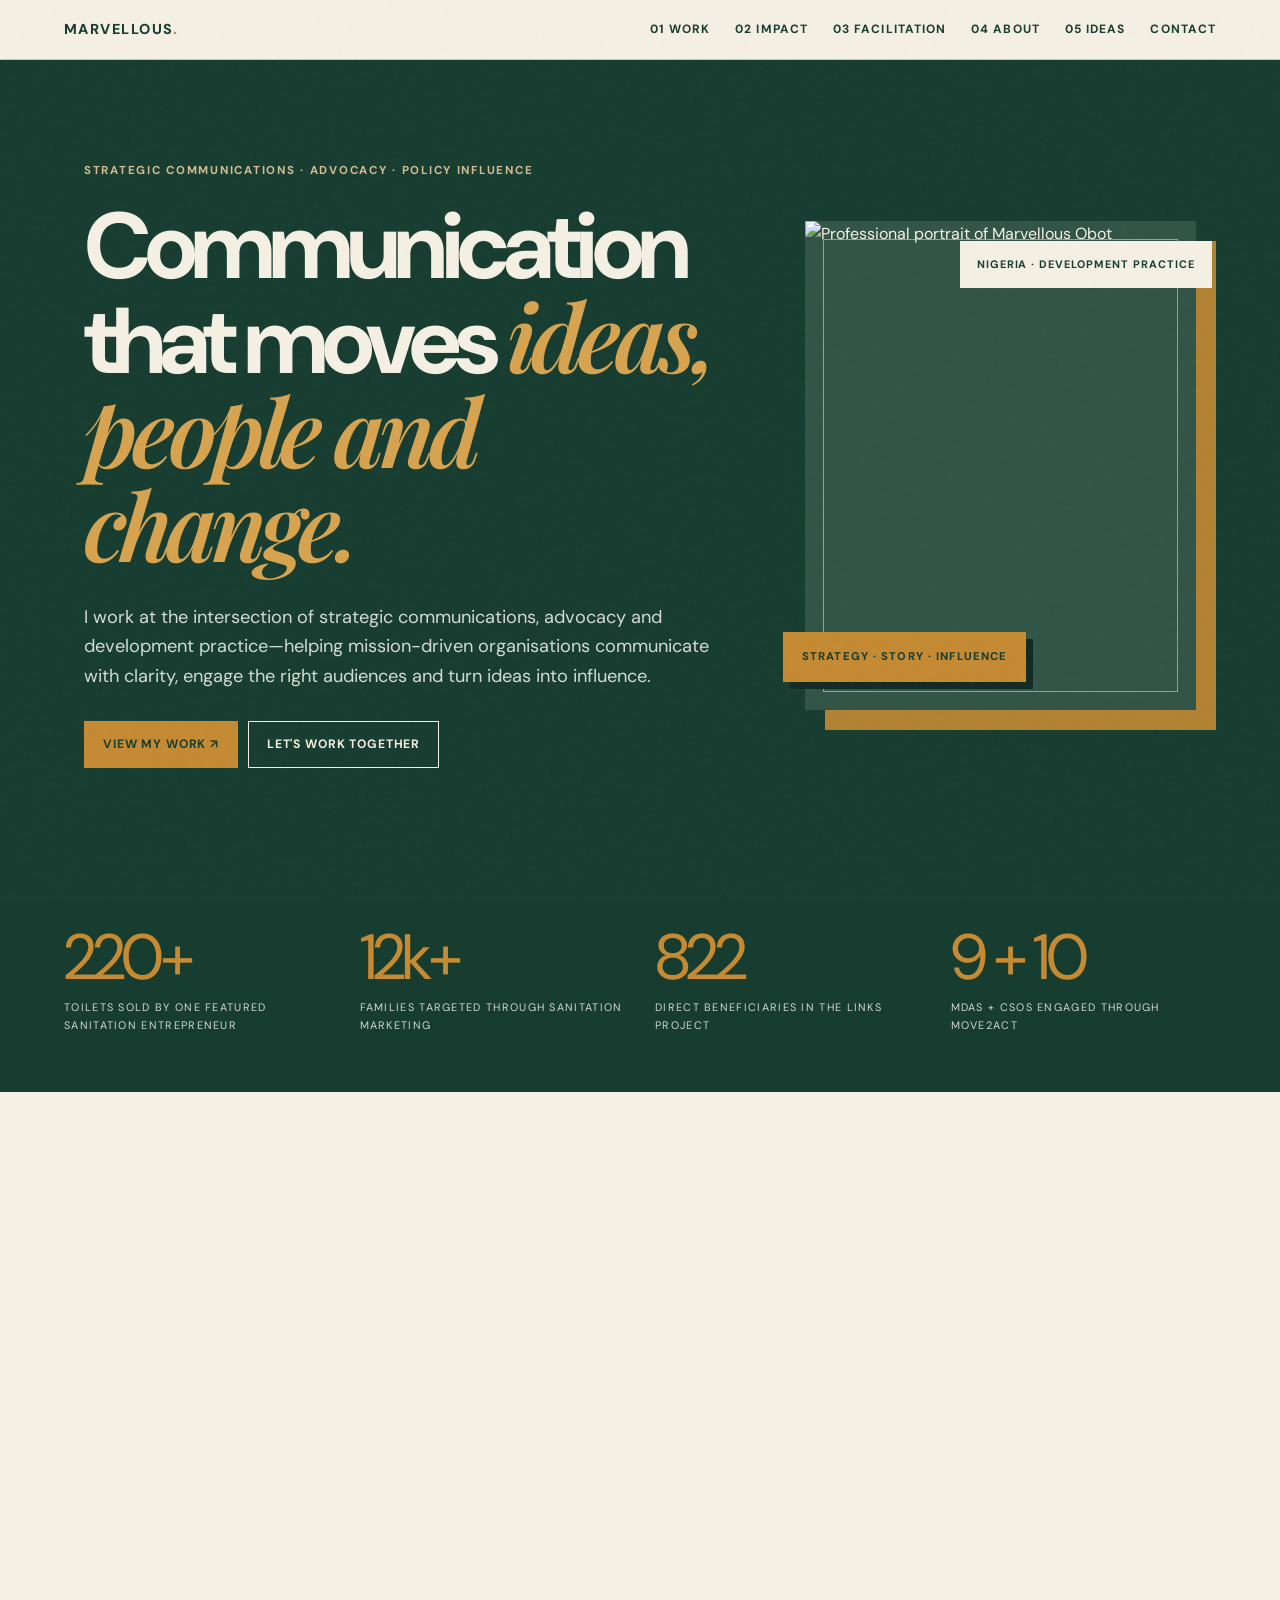
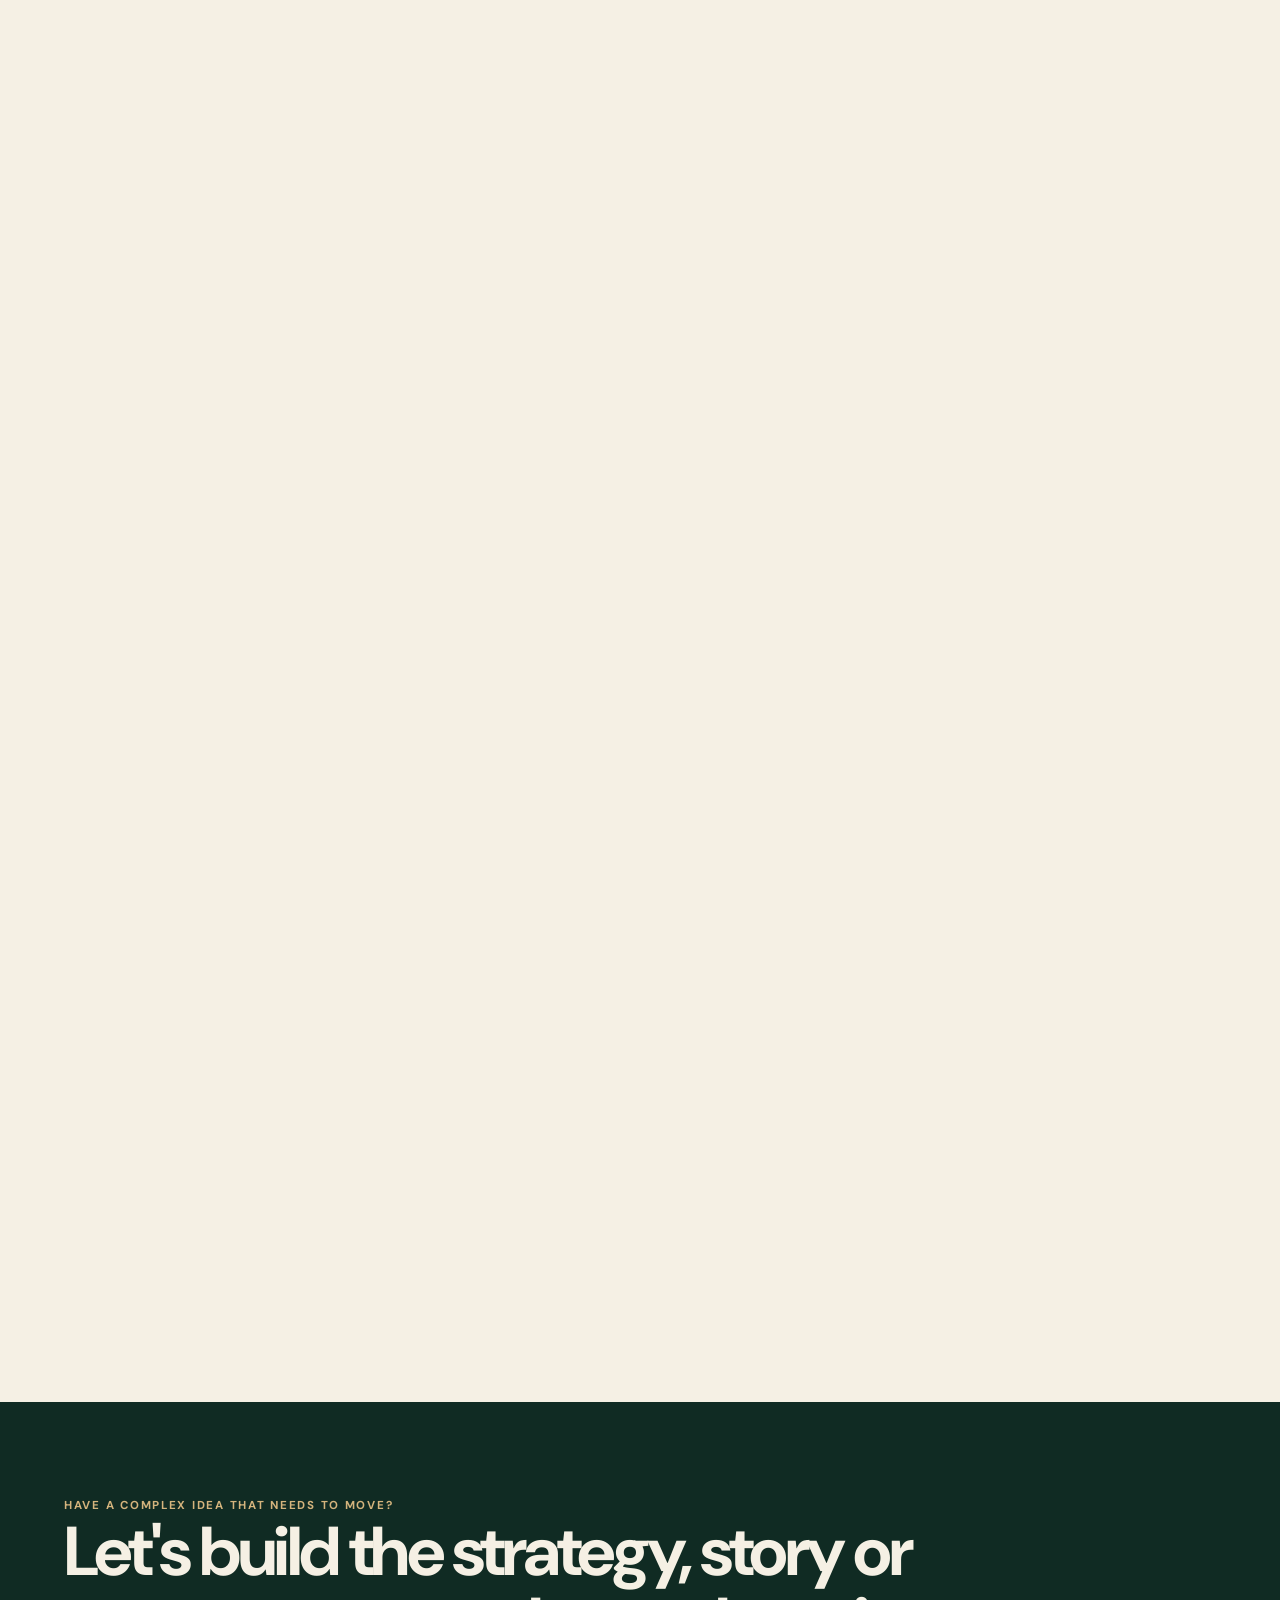
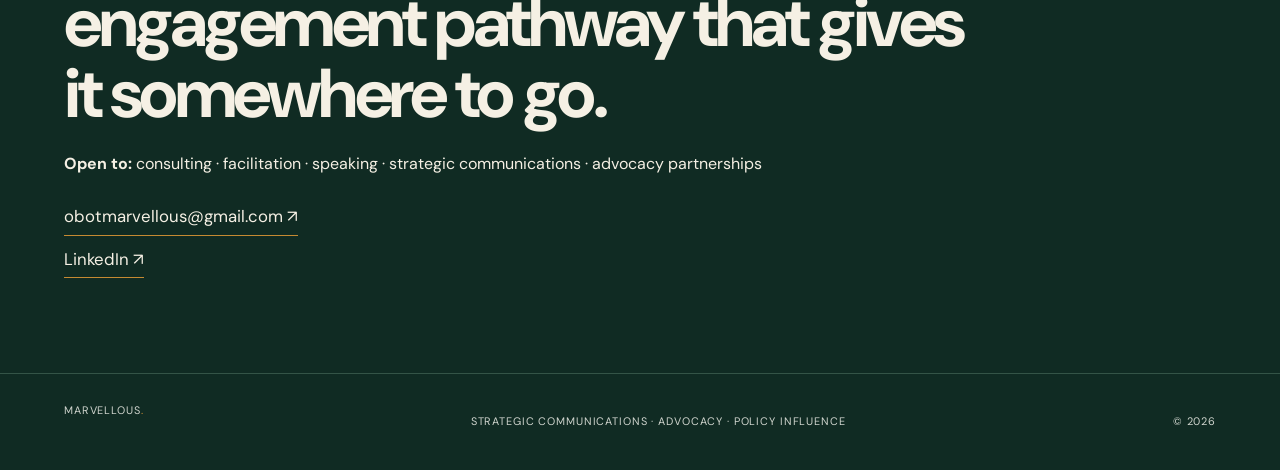
==== commit a22ce4f9: "Redesign portfolio with forest, cream and ochre editorial visual system" ====
--- a/index.html
+++ b/index.html
@@ -1,6 +1,6 @@
 <!doctype html>
 <html lang="en"><head><meta charset="utf-8"><meta name="viewport" content="width=device-width,initial-scale=1"><meta name="description" content="Marvellous Obot — Strategic Communications, Advocacy and Policy Influence."><meta property="og:title" content="Marvellous Obot — Strategic Communications & Advocacy"><meta property="og:description" content="Strategic communications, advocacy and policy influence for mission-driven organisations."><meta property="og:type" content="website"><title>Marvellous Obot — Strategic Communications & Advocacy</title><link rel="stylesheet" href="styles.css"></head>
-<body><header class="site-header"><a class="brand" href="#top">MARVELLOUS<span>.</span></a><button class="menu" aria-label="Open navigation">☰</button><nav class="nav"><a href="#work">01 Work</a><a href="#impact">02 Impact</a><a href="#facilitation">03 Facilitation</a><a href="#about">04 About</a><a href="#insights">05 Ideas</a><a href="#contact">Contact</a></nav></header>
+<body class="home"><header class="site-header"><a class="brand" href="#top">MARVELLOUS<span>.</span></a><button class="menu" aria-label="Open navigation">☰</button><nav class="nav"><a href="#work">01 Work</a><a href="#impact">02 Impact</a><a href="#facilitation">03 Facilitation</a><a href="#about">04 About</a><a href="#insights">05 Ideas</a><a href="#contact">Contact</a></nav></header>
 <main id="top">
 <section class="hero"><div><div class="eyebrow">Strategic Communications · Advocacy · Policy Influence</div><h1>Communication that moves <em>ideas, people and change.</em></h1><p class="hero-copy">I work at the intersection of strategic communications, advocacy and development practice—helping mission-driven organisations communicate with clarity, engage the right audiences and turn ideas into influence.</p><div class="actions"><a class="btn primary" href="#work">View my work ↗</a><a class="btn" href="#contact">Let's work together</a></div></div><div class="hero-visual"><div class="portrait-frame"><img class="portrait" src="assets/obot-hero.webp" alt="Professional portrait of Marvellous Obot"></div><div class="hero-tag">Strategy · Story · Influence</div><div class="hero-number">Nigeria · Development Practice</div></div></section>
 <section class="stats"><div class="stats-inner"><div><div class="stat-number">220+</div><div class="stat-label">toilets sold by one featured sanitation entrepreneur</div></div><div><div class="stat-number">12k+</div><div class="stat-label">families targeted through sanitation marketing</div></div><div><div class="stat-number">822</div><div class="stat-label">direct beneficiaries in the LINKS project</div></div><div><div class="stat-number">9 + 10</div><div class="stat-label">MDAs + CSOs engaged through Move2Act</div></div></div></section>
--- a/styles.css
+++ b/styles.css
@@ -14,4 +14,91 @@
 .engagement-grid{display:grid;grid-template-columns:repeat(2,minmax(0,1fr));gap:1px;background:var(--line);border:1px solid var(--line);margin-top:60px}.card.engagement{grid-column:auto;padding:0;min-height:0;justify-content:flex-start}.card.engagement img{display:block;width:100%;height:auto;aspect-ratio:3/2;object-fit:cover;background:var(--paper2)}.engagement-body{flex:1;display:flex;flex-direction:column;justify-content:space-between;gap:28px;padding:31px}.engagement-body h3{margin:12px 0 8px}.engagement .funder{font-size:.78rem;font-weight:700;text-transform:uppercase;letter-spacing:.08em;color:var(--ink);margin:0 0 14px}
 @media(max-width:900px){.hero{grid-template-columns:1fr;gap:50px;padding-top:70px}.hero-visual{justify-self:start;width:min(100%,500px)}.hero-tag{left:15px}.hero-number{right:15px}.capability-grid{grid-template-columns:repeat(2,1fr)}.statement,.method,.about-grid{grid-template-columns:1fr;gap:35px}.method{padding-left:6vw;padding-right:6vw}.stats-inner{grid-template-columns:repeat(2,1fr)}.work-grid{grid-template-columns:1fr 1fr}.card,.card.feature{grid-column:span 1;min-height:300px}.card.feature{min-height:360px}.impact-grid{grid-template-columns:1fr 1fr}}
 .photo-grid{display:grid;grid-template-columns:repeat(2,minmax(0,1fr));gap:20px;margin-top:44px}.photo{margin:0}.photo img{display:block;width:100%;height:auto;aspect-ratio:3/2;object-fit:cover;background:var(--paper2)}.photo figcaption{margin-top:10px;font-size:.82rem;color:var(--muted)}
-@media(max-width:650px){.engagement-grid{grid-template-columns:1fr}.engagement-body{padding:24px}.photo-grid{grid-template-columns:1fr}.nav{display:none!important;position:absolute;left:0;right:0;top:65px;background:var(--paper);padding:20px 6vw;flex-direction:column;border-bottom:1px solid var(--line)}.nav.open{display:flex!important}.menu{display:block}.section{padding:82px 6vw}.hero{padding:55px 6vw 75px}.hero h1{font-size:clamp(3rem,14vw,5.2rem)}.capability-grid,.work-grid,.impact-grid{grid-template-columns:1fr}.card,.card.feature{grid-column:span 1}.steps,.stats-inner{grid-template-columns:1fr}.stats{padding:55px 6vw}.about-grid{gap:28px}.hero-tag{bottom:20px;left:10px}.hero-number{top:12px;right:10px}.portrait-frame:after{inset:12px}footer{flex-direction:column}}+@media(max-width:650px){.engagement-grid{grid-template-columns:1fr}.engagement-body{padding:24px}.photo-grid{grid-template-columns:1fr}.nav{display:none!important;position:absolute;left:0;right:0;top:65px;background:var(--paper);padding:20px 6vw;flex-direction:column;border-bottom:1px solid var(--line)}.nav.open{display:flex!important}.menu{display:block}.section{padding:82px 6vw}.hero{padding:55px 6vw 75px}.hero h1{font-size:clamp(3rem,14vw,5.2rem)}.capability-grid,.work-grid,.impact-grid{grid-template-columns:1fr}.card,.card.feature{grid-column:span 1}.steps,.stats-inner{grid-template-columns:1fr}.stats{padding:55px 6vw}.about-grid{gap:28px}.hero-tag{bottom:20px;left:10px}.hero-number{top:12px;right:10px}.portrait-frame:after{inset:12px}footer{flex-direction:column}}
+
+/* 2026 editorial refresh — forest, cream and ochre */
+:root{
+  --paper:#f5f0e4;--paper2:#e9e1d0;--ink:#173c30;--muted:#66736a;
+  --line:#c9c4b4;--accent:#c58a32;--forest:#173c30;--forest-deep:#102b23;
+  --ochre:#c58a32;--cream:#f5f0e4;--max:1240px
+}
+body{background:var(--paper);color:var(--ink)}
+.brand span,footer span{color:var(--ochre)}
+.site-header{background:rgba(245,240,228,.94);border-color:var(--line)}
+.nav a:hover{color:var(--ochre);opacity:1}
+.btn{border-color:var(--forest)}
+.btn.primary{background:var(--forest);color:var(--cream)}
+.btn.primary:hover{background:var(--ochre);color:var(--forest)}
+.section+.section{border-color:var(--line)}
+.current{border-left-color:var(--ochre);background:var(--paper2)}
+.capability-grid,.work-grid,.impact-grid,.engagement-grid{background:var(--line);border-color:var(--line)}
+.capability-grid article,.card{background:var(--paper);color:var(--forest)}
+.capability-grid article:hover,.card:hover{background:var(--paper2)}
+.card.feature{background:var(--forest);color:var(--cream)}
+.card.feature .meta,.card.feature p{color:#d3d8cf}
+.card.feature:hover{background:var(--forest-deep)}
+.card .meta{color:#788278}
+.method{background:#e7dfce}
+.method .step{border-color:#c9c1b1}
+.step strong{color:var(--forest)}
+.stats{background:var(--forest);color:var(--cream)}
+.stats .stat-number{color:var(--ochre)}
+.stats .stat-label{color:#d1d8d0}
+.contact{background:var(--forest-deep);color:var(--cream)}
+.contact .eyebrow{color:#d4b47d}
+.contact-link{border-color:var(--ochre)}
+.contact-link:hover{color:#e6bd76}
+footer{background:var(--forest-deep);color:#d0d5ce;border-color:#345447}
+.pullquote{color:var(--forest)}
+.hero-tag{background:var(--ochre);color:var(--forest);box-shadow:8px 8px 0 var(--forest)}
+.hero-number{background:var(--forest);color:var(--cream)}
+.engagement .funder{color:var(--forest)}
+.menu{color:var(--forest)}
+/* Homepage composition */
+body.home .hero{
+  max-width:none;min-height:0;padding:clamp(64px,8vw,112px) max(5vw,calc((100vw - var(--max))/2 + 5vw));
+  grid-template-columns:minmax(0,1.12fr) minmax(300px,.68fr);gap:6vw;
+  background:var(--forest);color:var(--cream);overflow:hidden
+}
+body.home .hero .eyebrow{color:#d5bd91}
+body.home .hero h1{font-size:clamp(3.5rem,7.3vw,7.5rem);max-width:850px;color:var(--cream)}
+body.home .hero h1 em{color:#d7a34f}
+body.home .hero-copy{color:#d4dbd4;max-width:650px}
+body.home .hero .btn{border-color:var(--cream);color:var(--cream)}
+body.home .hero .btn.primary{background:var(--ochre);border-color:var(--ochre);color:var(--forest)}
+body.home .hero .btn:hover{transform:translateY(-3px);background:var(--cream);color:var(--forest)}
+body.home .hero-visual{width:min(100%,430px)}
+body.home .portrait-frame{background:#315447;box-shadow:20px 20px 0 rgba(197,138,50,.9)}
+body.home .portrait-frame:after{border-color:rgba(245,240,228,.5)}
+body.home .hero-tag{left:-22px;bottom:28px;background:var(--ochre);box-shadow:7px 7px 0 var(--forest-deep)}
+body.home .hero-number{right:-16px;top:20px;background:var(--cream);color:var(--forest)}
+body.home .statement{padding-top:88px;padding-bottom:88px}
+body.home .statement h2{font-size:clamp(2.4rem,4.4vw,4.8rem)}
+body.home .section{padding-top:92px;padding-bottom:92px}
+body.home .section-label{color:#8b6a35}
+body.home .section-head{margin-bottom:34px}
+body.home .capability-grid article{min-height:235px;padding:26px}
+body.home .capability-grid article span{margin-bottom:34px;color:var(--ochre)}
+body.home .method{padding-top:85px;padding-bottom:85px}
+body.home .method .section-label{color:#8b6a35}
+body.home .work-grid .card{min-height:285px}
+body.home .work-grid .card.feature{min-height:360px}
+body.home .impact-grid .card{min-height:235px}
+body.home .engagement-grid{margin-top:38px}
+body.home .engagement-body{padding:27px}
+body.home .contact{padding-top:95px;padding-bottom:95px}
+body.home .contact h2{font-size:clamp(2.6rem,5.4vw,5.6rem)}
+body.home .reveal{transform:translateY(16px)}
+@media(max-width:900px){
+ body.home .hero{grid-template-columns:1fr;padding:65px 6vw 80px}
+ body.home .hero-visual{justify-self:start}
+}
+@media(max-width:650px){
+ body.home .hero{padding:58px 6vw 72px}
+ body.home .section{padding-top:70px;padding-bottom:70px}
+ body.home .statement{padding-top:68px;padding-bottom:68px}
+ body.home .hero h1{font-size:clamp(3.1rem,14vw,5.3rem)}
+ body.home .hero-tag{left:8px}
+ body.home .hero-number{right:8px}
+ body.home .contact{padding-top:75px;padding-bottom:75px}
+}
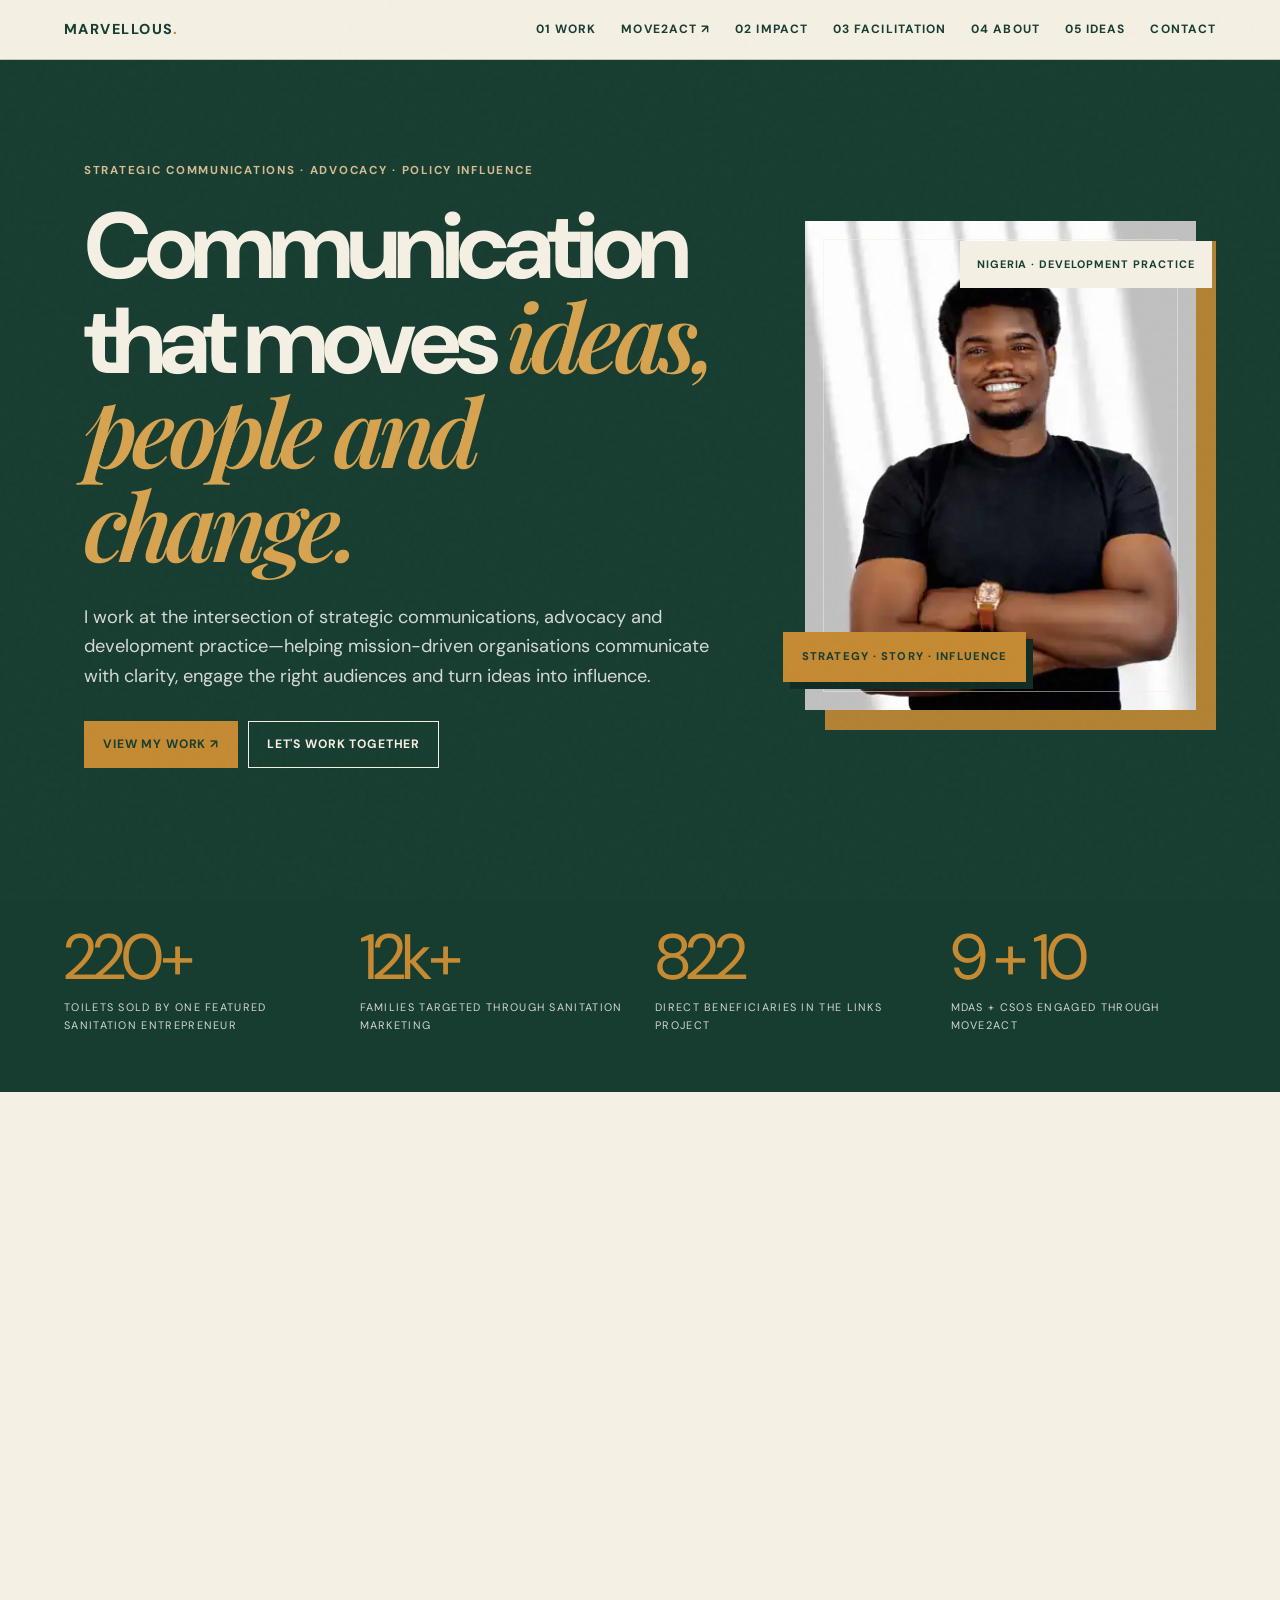
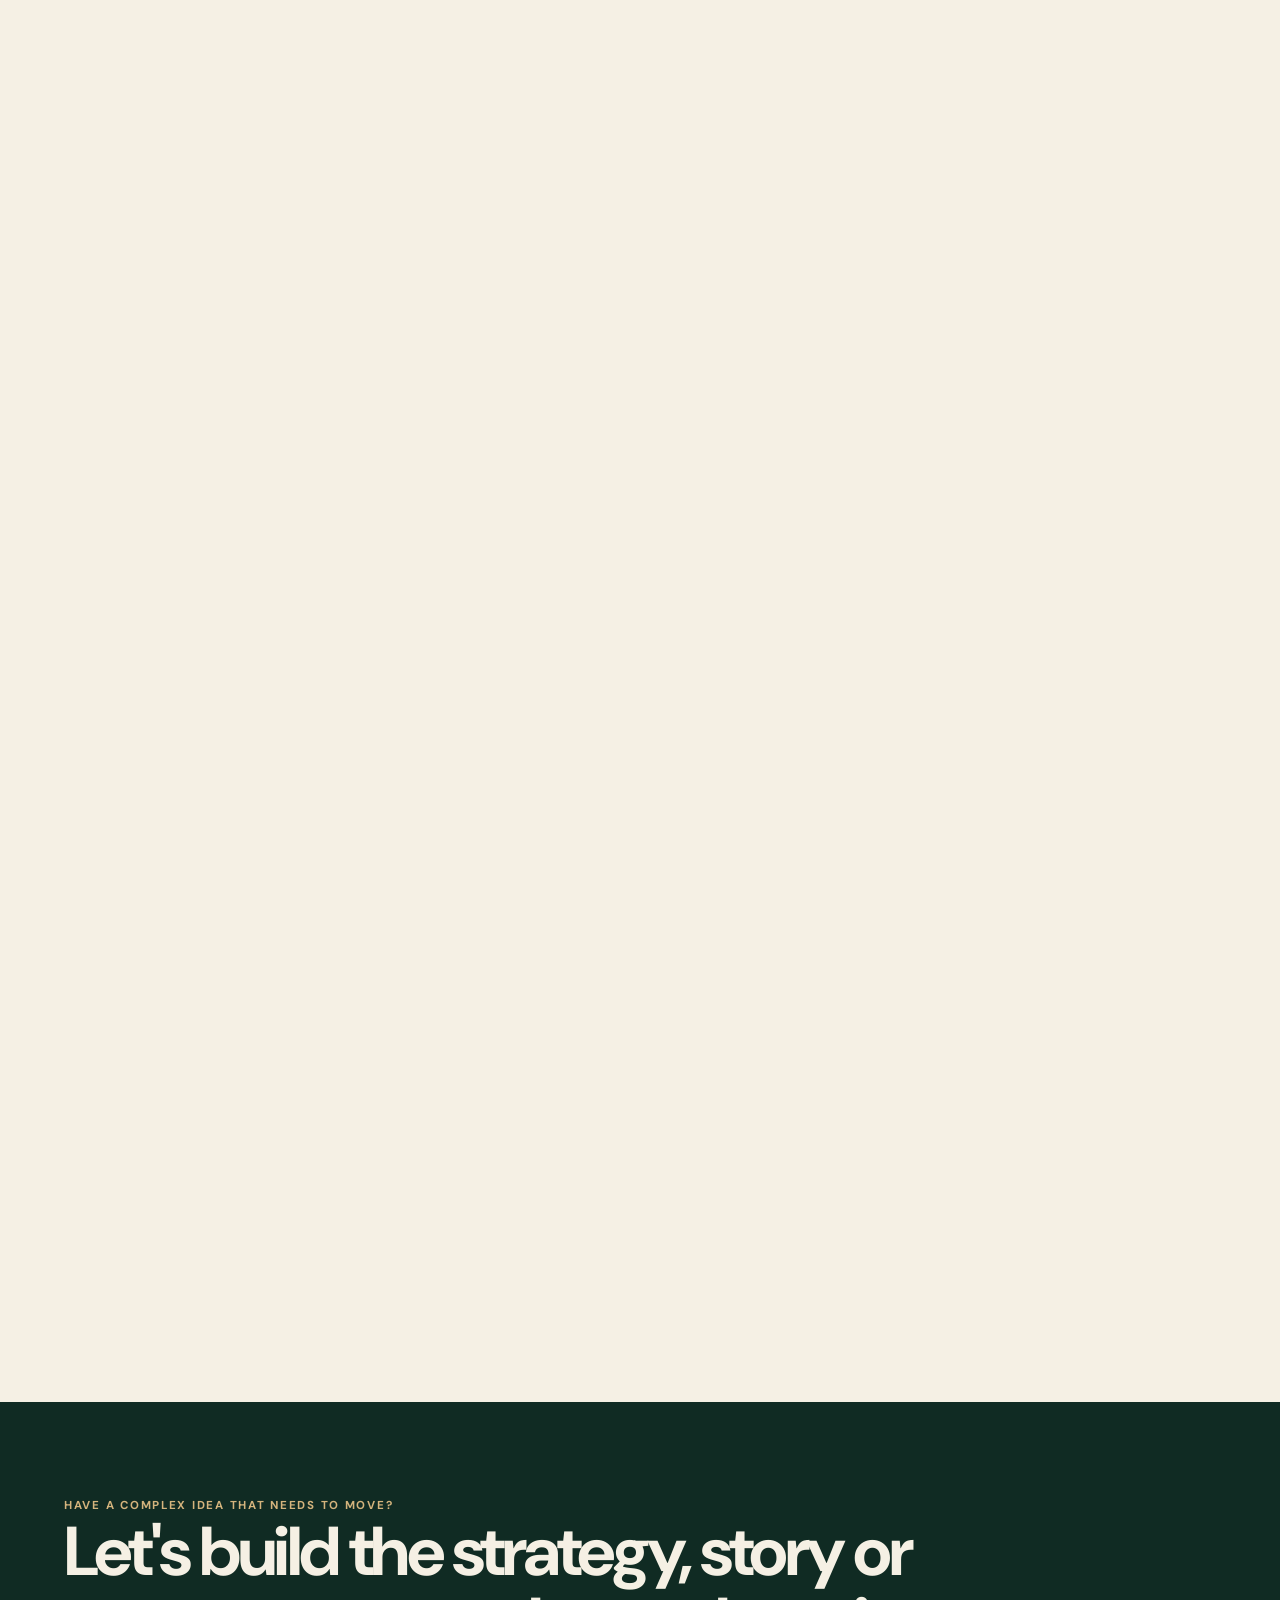
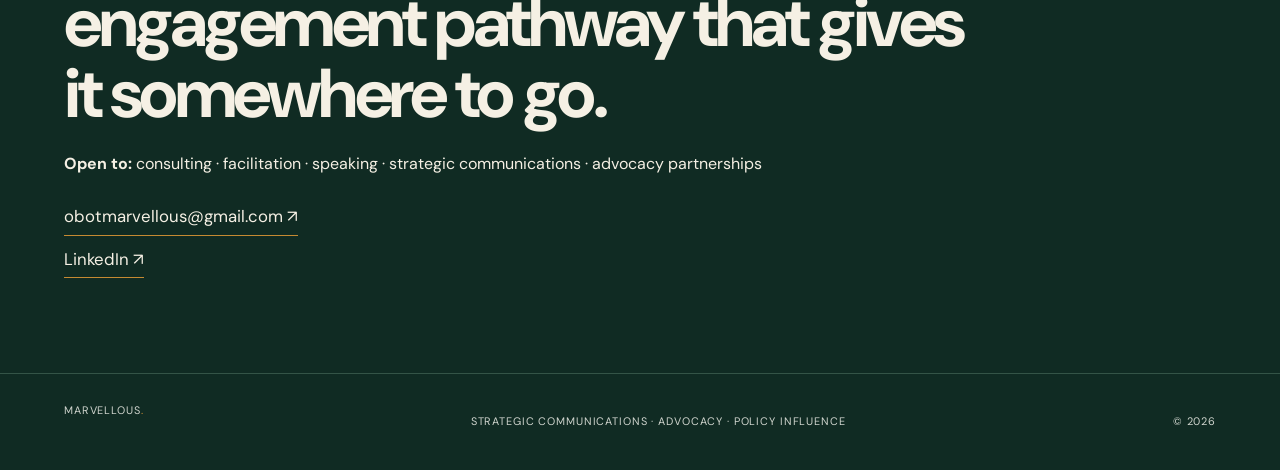
==== commit 2332afdd: "Add direct Move2Act link to homepage navigation" ====
--- a/index.html
+++ b/index.html
@@ -1,6 +1,6 @@
 <!doctype html>
 <html lang="en"><head><meta charset="utf-8"><meta name="viewport" content="width=device-width,initial-scale=1"><meta name="description" content="Marvellous Obot — Strategic Communications, Advocacy and Policy Influence."><meta property="og:title" content="Marvellous Obot — Strategic Communications & Advocacy"><meta property="og:description" content="Strategic communications, advocacy and policy influence for mission-driven organisations."><meta property="og:type" content="website"><title>Marvellous Obot — Strategic Communications & Advocacy</title><link rel="stylesheet" href="styles.css"></head>
-<body class="home"><header class="site-header"><a class="brand" href="#top">MARVELLOUS<span>.</span></a><button class="menu" aria-label="Open navigation">☰</button><nav class="nav"><a href="#work">01 Work</a><a href="#impact">02 Impact</a><a href="#facilitation">03 Facilitation</a><a href="#about">04 About</a><a href="#insights">05 Ideas</a><a href="#contact">Contact</a></nav></header>
+<body class="home"><header class="site-header"><a class="brand" href="#top">MARVELLOUS<span>.</span></a><button class="menu" aria-label="Open navigation">☰</button><nav class="nav"><a href="#work">01 Work</a><a class="nav-featured" href="case-studies/move2act.html">Move2Act ↗</a><a href="#impact">02 Impact</a><a href="#facilitation">03 Facilitation</a><a href="#about">04 About</a><a href="#insights">05 Ideas</a><a href="#contact">Contact</a></nav></header>
 <main id="top">
 <section class="hero"><div><div class="eyebrow">Strategic Communications · Advocacy · Policy Influence</div><h1>Communication that moves <em>ideas, people and change.</em></h1><p class="hero-copy">I work at the intersection of strategic communications, advocacy and development practice—helping mission-driven organisations communicate with clarity, engage the right audiences and turn ideas into influence.</p><div class="actions"><a class="btn primary" href="#work">View my work ↗</a><a class="btn" href="#contact">Let's work together</a></div></div><div class="hero-visual"><div class="portrait-frame"><img class="portrait" src="assets/obot-hero.webp" alt="Professional portrait of Marvellous Obot"></div><div class="hero-tag">Strategy · Story · Influence</div><div class="hero-number">Nigeria · Development Practice</div></div></section>
 <section class="stats"><div class="stats-inner"><div><div class="stat-number">220+</div><div class="stat-label">toilets sold by one featured sanitation entrepreneur</div></div><div><div class="stat-number">12k+</div><div class="stat-label">families targeted through sanitation marketing</div></div><div><div class="stat-number">822</div><div class="stat-label">direct beneficiaries in the LINKS project</div></div><div><div class="stat-number">9 + 10</div><div class="stat-label">MDAs + CSOs engaged through Move2Act</div></div></div></section>
--- a/styles.css
+++ b/styles.css
@@ -102,3 +102,58 @@
  body.home .hero-number{right:8px}
  body.home .contact{padding-top:75px;padding-bottom:75px}
 }
+
+/* Individual portfolio pages: editorial case-study and impact-story systems */
+.detail-hero,.story-hero{display:grid;grid-template-columns:minmax(0,1.55fr) minmax(220px,.55fr);gap:7vw;padding:clamp(75px,10vw,140px) max(6vw,calc((100vw - 1240px)/2 + 5vw));background:var(--forest);color:var(--cream);align-items:end}
+.detail-hero-inner,.story-hero-inner{max-width:900px}
+.detail-hero .eyebrow,.story-hero .eyebrow{color:#d7bd91;font-size:.72rem;letter-spacing:.15em;text-transform:uppercase;font-weight:700}
+.detail-kicker,.story-index{font-size:.7rem;letter-spacing:.16em;text-transform:uppercase;color:#d7a34f;margin:48px 0 18px;font-weight:700}
+.detail-hero h1,.story-hero h1{font-size:clamp(3.1rem,7vw,7rem);letter-spacing:-.065em;line-height:.94;margin:0 0 28px;max-width:1000px}
+.detail-dek,.story-dek{font-size:clamp(1.05rem,1.6vw,1.35rem);line-height:1.5;color:#d9dfd8;max-width:760px}
+.detail-index{display:flex;gap:20px;flex-wrap:wrap;margin-top:55px;color:#d7bd91;font-size:.65rem;font-weight:700;letter-spacing:.13em}
+.detail-side,.story-aside{border-left:1px solid #6b8276;padding:10px 0 10px 25px;color:#d2d9d2;max-width:260px}
+.detail-side span,.story-aside span{font-size:.65rem;letter-spacing:.15em;color:#d7a34f;font-weight:700}
+.detail-side p,.story-aside p{font-family:'Playfair Display',serif;font-size:1.5rem;line-height:1.2}
+.detail-section,.story-body{max-width:1240px;margin:auto;padding:90px 5vw;display:grid;grid-template-columns:.72fr 1.5fr;gap:7vw;border-bottom:1px solid var(--line)}
+.detail-label,.story-label{font-size:.68rem;text-transform:uppercase;letter-spacing:.15em;font-weight:700;color:#9a702f}
+.detail-section h2,.story-body h2{font-size:clamp(2rem,4vw,3.8rem);letter-spacing:-.05em;line-height:1.04;margin:0 0 24px}
+.detail-section p,.story-body p{max-width:800px;color:var(--muted);font-size:1.04rem}
+.detail-contribution{background:#e9e1d0;max-width:none;padding-left:max(5vw,calc((100vw - 1240px)/2 + 5vw));padding-right:max(5vw,calc((100vw - 1240px)/2 + 5vw))}
+.evidence-layout{display:grid;grid-template-columns:1fr 1fr;gap:45px}
+.evidence-list{list-style:none;padding:0;margin:0;border-top:1px solid var(--line)}
+.evidence-list li{padding:17px 0;border-bottom:1px solid var(--line);font-size:1rem}
+.evidence-list li:before{content:"↗";color:var(--ochre);font-weight:700;margin-right:14px}
+.evidence-note{grid-column:2;font-size:.82rem!important;border-left:3px solid var(--ochre);padding:12px 18px;background:rgba(197,138,50,.08)}
+.detail-muted{color:var(--muted);max-width:430px}
+.skill-tags{display:flex;flex-wrap:wrap;gap:9px;margin-top:30px}
+.skill-tags span{border:1px solid #b7b5a8;padding:10px 13px;font-size:.75rem;font-weight:700;color:var(--forest);background:rgba(255,255,255,.18)}
+.detail-next{padding:55px 6vw;background:var(--forest-deep);color:var(--cream);display:flex;justify-content:space-between;gap:25px;align-items:center}
+.detail-next p{font-family:'Playfair Display',serif;font-size:clamp(1.3rem,2.4vw,2.2rem);max-width:650px}
+.detail-next a{color:#e0b56e;border-bottom:1px solid #e0b56e;padding-bottom:7px;font-weight:700;white-space:nowrap}
+.story-hero{background:var(--paper2);color:var(--forest);padding-top:clamp(75px,10vw,135px);padding-bottom:clamp(75px,10vw,135px)}
+.story-hero .eyebrow{color:#8b6a35}
+.story-hero .story-index{color:#8b6a35}
+.story-hero h1{max-width:900px}
+.story-dek{color:#59675e}
+.story-aside{border-color:#b9b19f;color:#536258}
+.story-aside span{color:#936a2d}
+.story-body{padding-top:85px;padding-bottom:85px}
+.story-body h2{font-family:'Playfair Display',serif;font-weight:600}
+.story-highlight{background:var(--forest);color:var(--cream);padding:75px max(6vw,calc((100vw - 1240px)/2 + 5vw))}
+.story-highlight .story-label{color:#dfb56d}
+.story-highlight ul{list-style:none;padding:0;margin:30px 0;max-width:850px}
+.story-highlight li{padding:17px 0;border-bottom:1px solid #567064;font-size:clamp(1.1rem,2vw,1.45rem)}
+.story-highlight li:before{content:"—";color:#dfb56d;margin-right:15px}
+.story-highlight .evidence-note{max-width:850px;color:#d4dbd4;border-color:#dfb56d;background:rgba(255,255,255,.05)}
+.story-contribution{background:#e9e1d0;max-width:none;padding-left:max(5vw,calc((100vw - 1240px)/2 + 5vw));padding-right:max(5vw,calc((100vw - 1240px)/2 + 5vw))}
+body.portfolio-detail .site-header{position:sticky}
+body.portfolio-detail .nav{display:flex}
+@media(max-width:760px){
+ .detail-hero,.story-hero{grid-template-columns:1fr;padding:70px 6vw;gap:35px}
+ .detail-side,.story-aside{max-width:520px}
+ .detail-section,.story-body{grid-template-columns:1fr;gap:25px;padding:65px 6vw}
+ .detail-contribution,.story-contribution{padding-left:6vw;padding-right:6vw}
+ .evidence-layout{grid-template-columns:1fr;gap:20px}
+ .evidence-note{grid-column:1}
+ .detail-next{align-items:flex-start;flex-direction:column;padding:45px 6vw}
+}
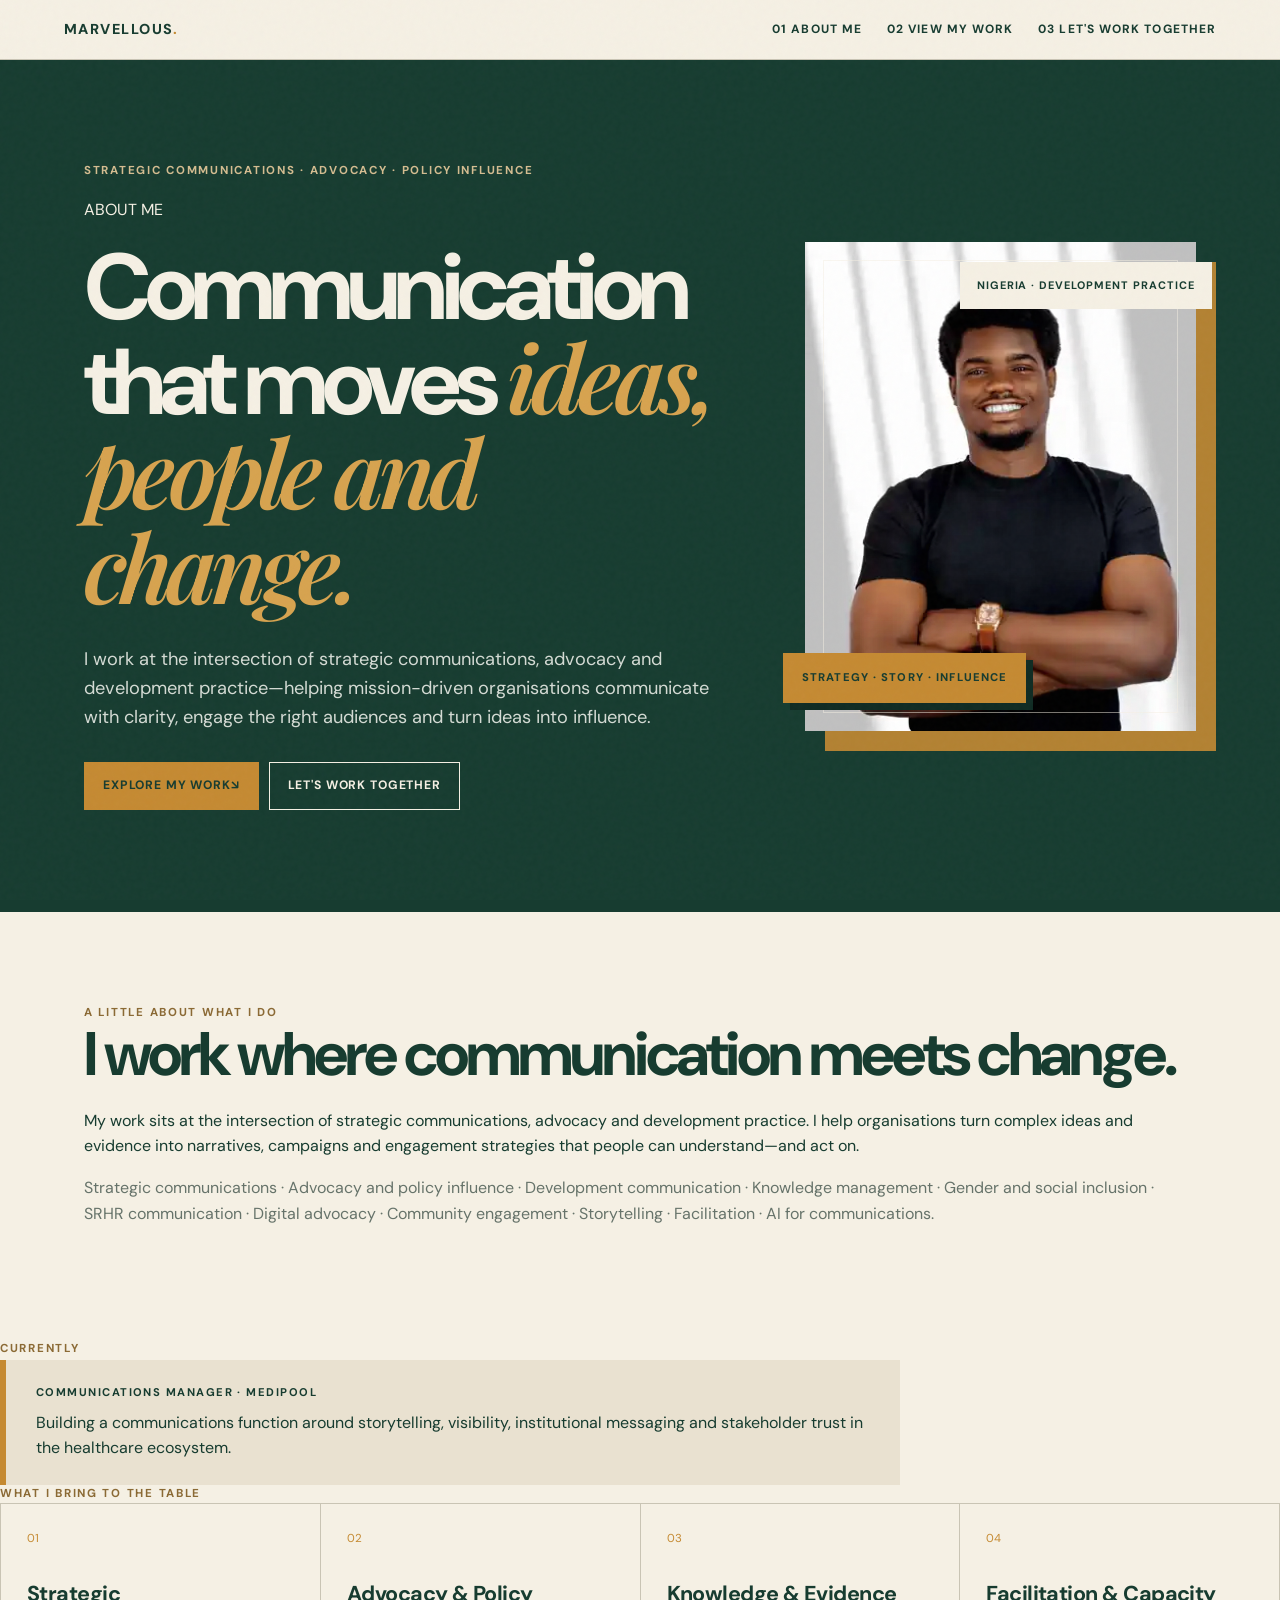
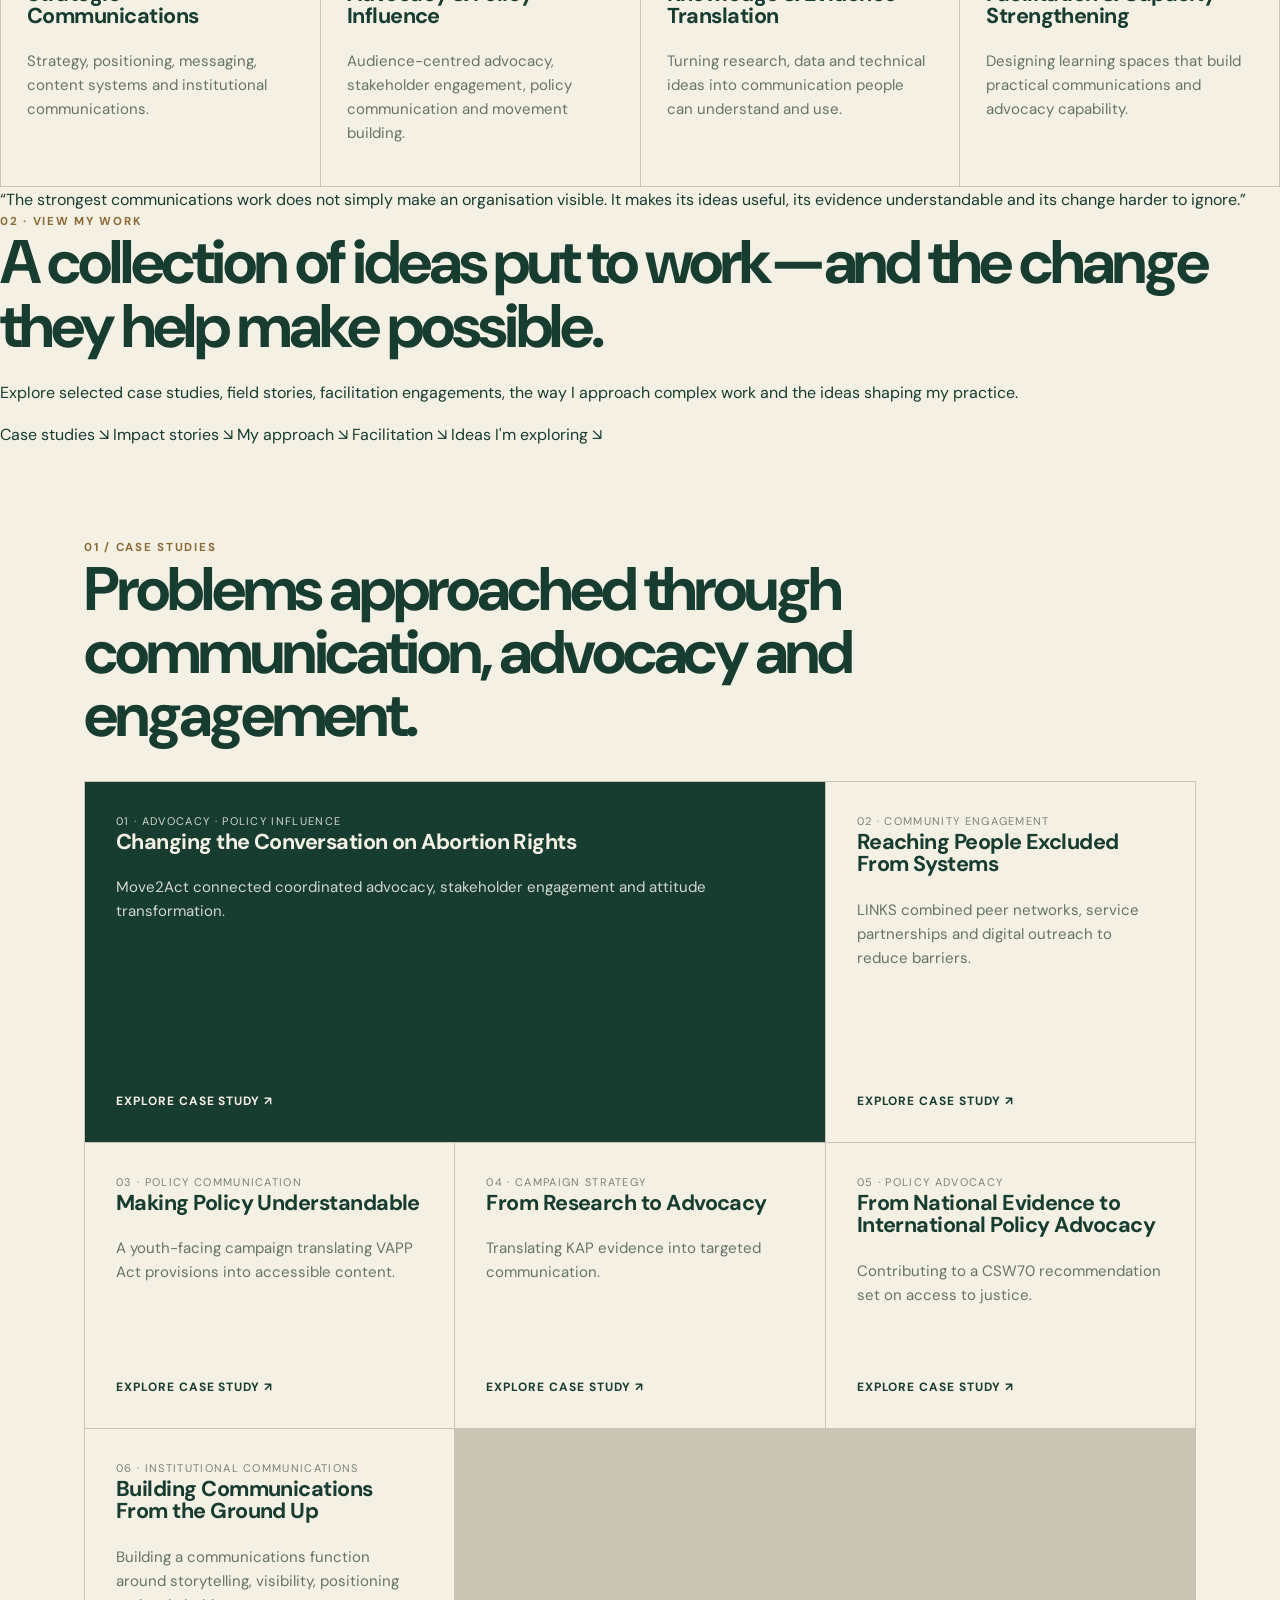
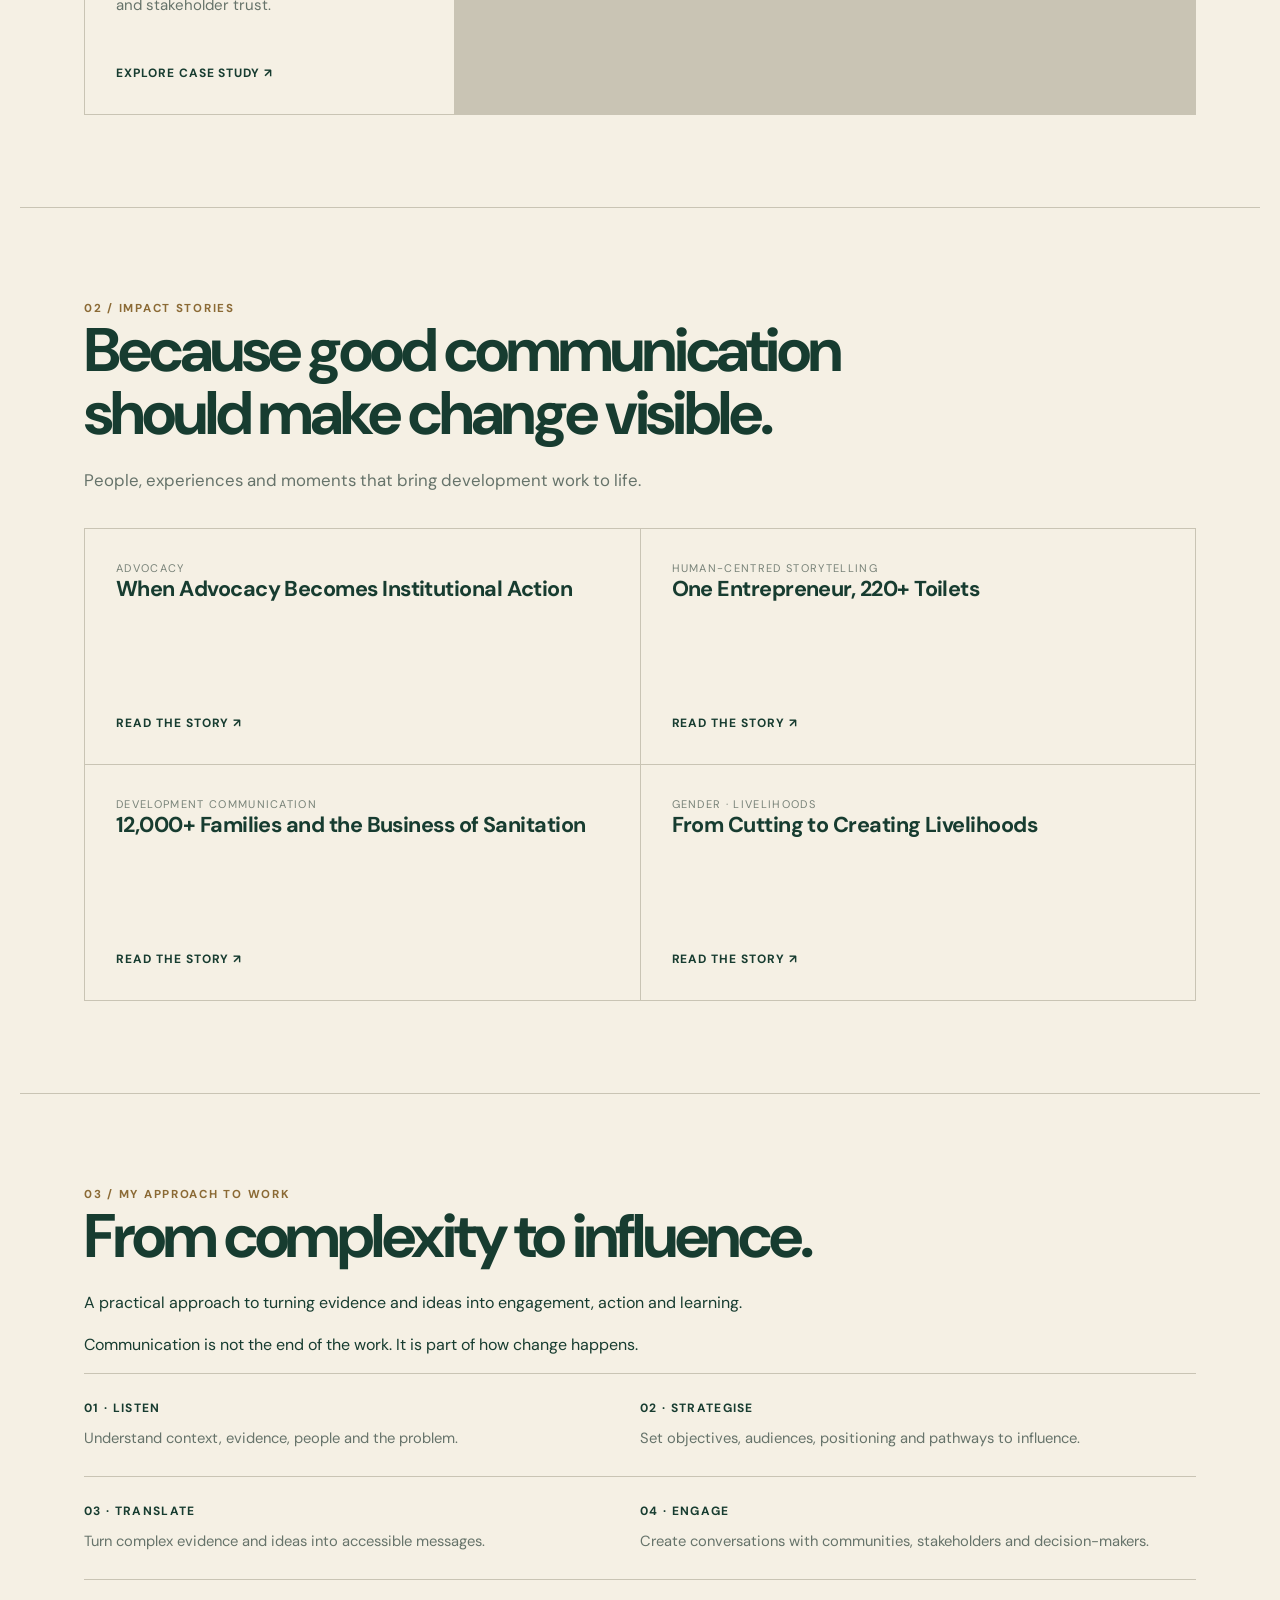
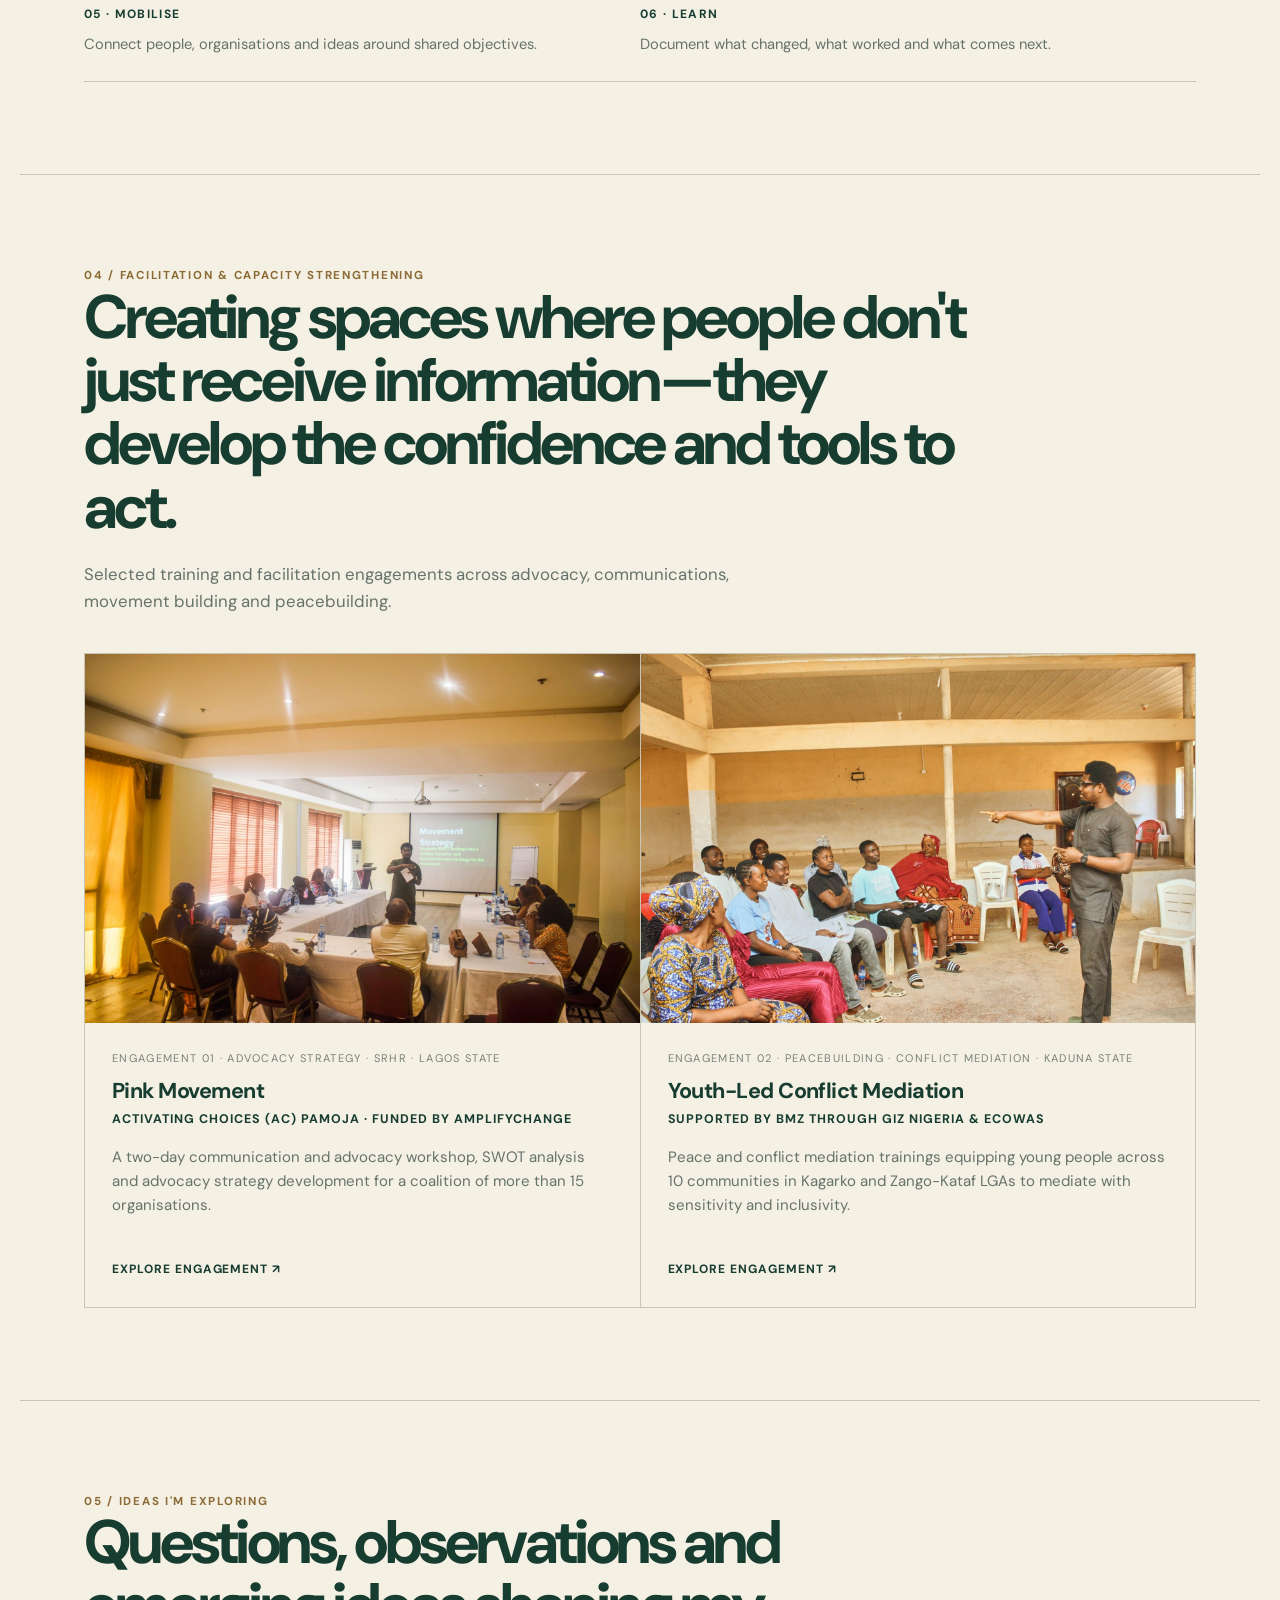
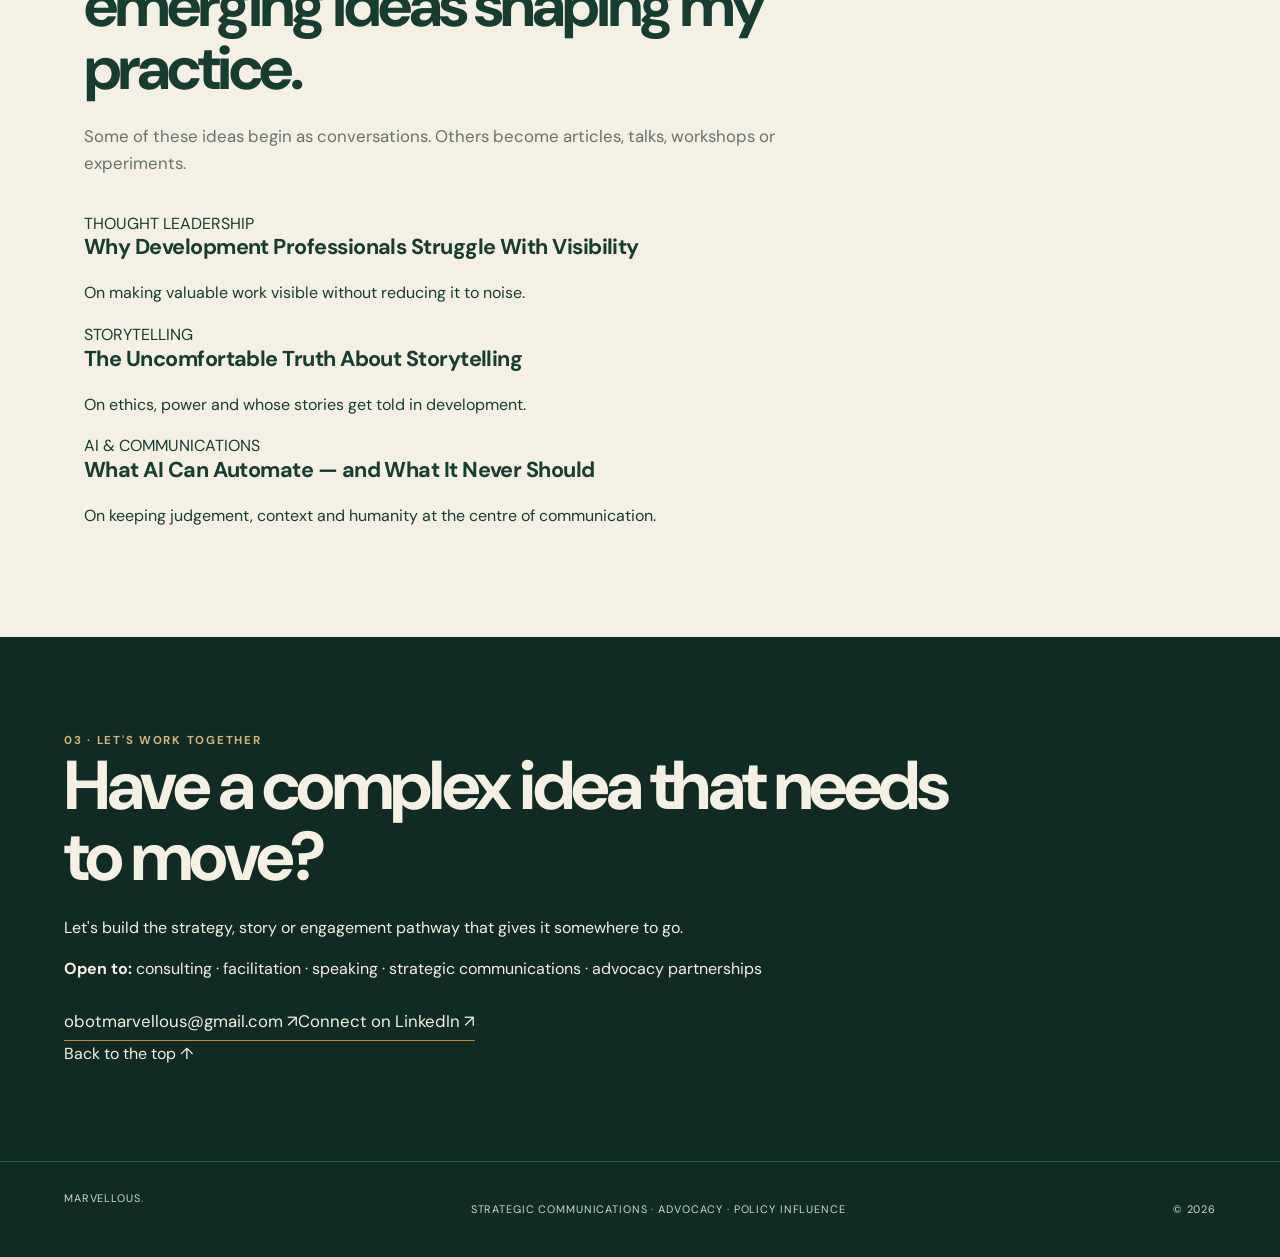
==== commit 92396edf: "Restructure homepage into three clear portfolio sections" ====
--- a/index.html
+++ b/index.html
@@ -1,17 +1,159 @@
 <!doctype html>
-<html lang="en"><head><meta charset="utf-8"><meta name="viewport" content="width=device-width,initial-scale=1"><meta name="description" content="Marvellous Obot — Strategic Communications, Advocacy and Policy Influence."><meta property="og:title" content="Marvellous Obot — Strategic Communications & Advocacy"><meta property="og:description" content="Strategic communications, advocacy and policy influence for mission-driven organisations."><meta property="og:type" content="website"><title>Marvellous Obot — Strategic Communications & Advocacy</title><link rel="stylesheet" href="styles.css"></head>
-<body class="home"><header class="site-header"><a class="brand" href="#top">MARVELLOUS<span>.</span></a><button class="menu" aria-label="Open navigation">☰</button><nav class="nav"><a href="#work">01 Work</a><a class="nav-featured" href="case-studies/move2act.html">Move2Act ↗</a><a href="#impact">02 Impact</a><a href="#facilitation">03 Facilitation</a><a href="#about">04 About</a><a href="#insights">05 Ideas</a><a href="#contact">Contact</a></nav></header>
+<html lang="en">
+<head>
+<meta charset="utf-8"><meta name="viewport" content="width=device-width,initial-scale=1">
+<meta name="description" content="Marvellous Obot — Strategic Communications, Advocacy and Policy Influence.">
+<meta property="og:title" content="Marvellous Obot — Strategic Communications & Advocacy">
+<meta property="og:description" content="Strategic communications, advocacy and policy influence for mission-driven organisations.">
+<meta property="og:type" content="website">
+<title>Marvellous Obot — Strategic Communications & Advocacy</title>
+<link rel="stylesheet" href="styles.css">
+</head>
+<body class="home">
+<header class="site-header">
+  <a class="brand" href="#top">MARVELLOUS<span>.</span></a>
+  <button class="menu" aria-label="Open navigation" aria-expanded="false">☰</button>
+  <nav class="nav" aria-label="Main navigation">
+    <a href="#about">01 About me</a>
+    <a href="#work">02 View my work</a>
+    <a href="#contact">03 Let's work together</a>
+  </nav>
+</header>
 <main id="top">
-<section class="hero"><div><div class="eyebrow">Strategic Communications · Advocacy · Policy Influence</div><h1>Communication that moves <em>ideas, people and change.</em></h1><p class="hero-copy">I work at the intersection of strategic communications, advocacy and development practice—helping mission-driven organisations communicate with clarity, engage the right audiences and turn ideas into influence.</p><div class="actions"><a class="btn primary" href="#work">View my work ↗</a><a class="btn" href="#contact">Let's work together</a></div></div><div class="hero-visual"><div class="portrait-frame"><img class="portrait" src="assets/obot-hero.webp" alt="Professional portrait of Marvellous Obot"></div><div class="hero-tag">Strategy · Story · Influence</div><div class="hero-number">Nigeria · Development Practice</div></div></section>
-<section class="stats"><div class="stats-inner"><div><div class="stat-number">220+</div><div class="stat-label">toilets sold by one featured sanitation entrepreneur</div></div><div><div class="stat-number">12k+</div><div class="stat-label">families targeted through sanitation marketing</div></div><div><div class="stat-number">822</div><div class="stat-label">direct beneficiaries in the LINKS project</div></div><div><div class="stat-number">9 + 10</div><div class="stat-label">MDAs + CSOs engaged through Move2Act</div></div></div></section>
-<section class="section statement reveal"><div class="section-label">My approach</div><div><h2>Communication is not the end of the work. It is part of how change happens.</h2><p>I help organisations make complex ideas clear, turn communication into advocacy, and document and amplify change.</p></div></section>
-<section class="section reveal"><div class="section-label">Currently</div><div class="current"><strong>Communications Manager · Medipool</strong>Building a communications function around storytelling, visibility, institutional messaging and stakeholder trust in the healthcare ecosystem.</div></section>
-<section class="section reveal"><div class="section-label">Core capabilities</div><div class="capability-grid"><article><span>01</span><h3>Strategic Communications</h3><p>Strategy, positioning, messaging, content systems and institutional communications.</p></article><article><span>02</span><h3>Advocacy & Policy Influence</h3><p>Audience-centred advocacy, stakeholder engagement, policy communication and movement building.</p></article><article><span>03</span><h3>Knowledge & Evidence Translation</h3><p>Turning research, data and technical ideas into communication people can understand and use.</p></article><article><span>04</span><h3>Facilitation & Capacity Strengthening</h3><p>Designing learning spaces that build practical communications and advocacy capability.</p></article></div></section>
-<section class="section method reveal"><div><div class="section-label">Signature method</div><h2>From complexity to influence.</h2><p class="muted">A practical six-stage approach to turning evidence and ideas into engagement.</p></div><div class="steps"><div class="step"><strong>01 · LISTEN</strong>Understand context, evidence, people and problem.</div><div class="step"><strong>02 · STRATEGISE</strong>Set objectives, audiences, positioning and pathways to influence.</div><div class="step"><strong>03 · TRANSLATE</strong>Turn complex evidence and ideas into accessible messages.</div><div class="step"><strong>04 · ENGAGE</strong>Create conversations with communities, stakeholders and decision-makers.</div><div class="step"><strong>05 · MOBILISE</strong>Connect people, organisations and ideas around shared objectives.</div><div class="step"><strong>06 · LEARN</strong>Document what changed, what worked and what comes next.</div></div></section>
-<section class="section reveal" id="work"><div class="section-head"><div class="section-label">01 · Selected work</div><h2>Problems solved through communication, advocacy and engagement.</h2></div><div class="work-grid"><a class="card feature" href="case-studies/move2act.html"><div><div class="meta">01 · Advocacy · Policy influence</div><h3>Changing the Conversation on Abortion Rights</h3><p>Move2Act connected coordinated advocacy, stakeholder engagement and attitude transformation.</p></div><span>View case study ↗</span></a><a class="card" href="case-studies/links.html"><div><div class="meta">02 · Community engagement</div><h3>Reaching People Excluded From Systems</h3><p>LINKS combined peer networks, service partnerships and digital outreach to reduce barriers.</p></div><span>View case study ↗</span></a><a class="card" href="case-studies/vapp-act.html"><div><div class="meta">03 · Policy communication</div><h3>Making Policy Understandable</h3><p>A youth-facing campaign translating VAPP Act provisions into accessible content.</p></div><span>View case study ↗</span></a><a class="card" href="case-studies/the-choice-is-ours.html"><div><div class="meta">04 · Campaign strategy</div><h3>From Research to Advocacy</h3><p>Translating KAP evidence into targeted communication.</p></div><span>View case study ↗</span></a><a class="card" href="case-studies/csw70.html"><div><div class="meta">05 · Policy advocacy</div><h3>From National Evidence to International Policy Advocacy</h3><p>Contributing to a CSW70 recommendation set on access to justice.</p></div><span>View case study ↗</span></a><a class="card" href="case-studies/medipool.html"><div><div class="meta">06 · Institutional communications</div><h3>Building Communications From the Ground Up</h3><p>Building a communications function around storytelling, visibility, positioning and stakeholder trust.</p></div><span>View case study ↗</span></a></div></section>
-<section class="section reveal" id="impact"><div class="section-head"><div class="section-label">02 · Impact stories</div><h2>Because good communication should make change visible.</h2></div><div class="impact-grid"><a class="card" href="impact/ado-sanitation-taskforce.html"><div><div class="meta">Advocacy</div><h3>When Advocacy Becomes Institutional Action</h3></div><span>Read story ↗</span></a><a class="card" href="impact/japhet-ibrahim.html"><div><div class="meta">Human-centred storytelling</div><h3>One Entrepreneur, 220+ Toilets</h3></div><span>Read story ↗</span></a><a class="card" href="impact/12000-families.html"><div><div class="meta">Development communication</div><h3>12,000+ Families and the Business of Sanitation</h3></div><span>Read story ↗</span></a><a class="card" href="impact/free-fund.html"><div><div class="meta">Gender · Livelihoods</div><h3>From Cutting to Creating Livelihoods</h3></div><span>Read story ↗</span></a></div></section>
-<section class="section reveal" id="facilitation"><div class="about-grid"><div><div class="section-label">03 · Facilitation</div><h2>I facilitate spaces where people don't just receive information—they develop the confidence and tools to act.</h2></div><div><p>Strategic communications, advocacy and movement building, digital advocacy, knowledge management, storytelling for social impact, and peacebuilding and conflict mediation.</p></div></div><div class="engagement-grid"><a class="card engagement" href="facilitation/pink-movement.html"><img src="assets/pink-movement/pink-movement-workshop-1.jpg" alt="Marvellous Obot facilitating a movement strategy session with Pink Movement coalition members" loading="lazy" width="1600" height="1066"><div class="engagement-body"><div><div class="meta">Engagement 01 · Advocacy strategy · SRHR · Lagos State</div><h3>Pink Movement</h3><p class="funder">Activating Choices (AC) PAMOJA · Funded by AmplifyChange</p><p>A two-day communication and advocacy workshop, SWOT analysis and advocacy strategy development for a coalition of more than 15 organisations.</p></div><span>View case study ↗</span></div></a><a class="card engagement" href="facilitation/giz-youth-mediation.html"><img src="assets/giz-mediation/giz-mediation-1.jpg" alt="Marvellous Obot facilitating a peace and mediation training session with young people in Kaduna State" loading="lazy" width="1600" height="1066"><div class="engagement-body"><div><div class="meta">Engagement 02 · Peacebuilding · Conflict mediation · Kaduna State</div><h3>Youth-Led Conflict Mediation</h3><p class="funder">Supported by BMZ through GIZ Nigeria &amp; ECOWAS</p><p>Peace and conflict mediation trainings equipping young people across 10 communities in Kagarko and Zango-Kataf LGAs to mediate with sensitivity and inclusivity.</p></div><span>View case study ↗</span></div></a></div></section>
-<section class="section reveal" id="about"><div class="about-grid"><div><div class="section-label">04 · About</div><h2>I work where communication meets change.</h2></div><div><p>My work sits at the intersection of strategic communications, advocacy and development practice, helping organisations turn complex ideas and evidence into narratives, campaigns and engagement strategies that people can understand—and act on.</p><p class="muted">Strategic communications · Advocacy & policy influence · Development communication · Knowledge management · Gender & social inclusion · SRHR communication · Digital advocacy · Community engagement · Storytelling · Facilitation · AI for communications.</p></div></div><div class="pullquote">“The strongest communications work does not simply make an organisation visible. It makes its ideas useful, its evidence understandable and its change harder to ignore.”</div></section>
-<section class="section reveal" id="insights"><div class="section-head"><div class="section-label">05 · Ideas</div><h2>Ideas I'm exploring.</h2></div><div class="work-grid"><article class="card"><div><div class="meta">Thought leadership</div><h3>Why Development Professionals Struggle With Visibility</h3></div></article><article class="card"><div><div class="meta">Storytelling</div><h3>The Uncomfortable Truth About Storytelling</h3></div></article><article class="card"><div><div class="meta">AI & communications</div><h3>What AI Can Automate — and What It Never Should</h3></div></article></div></section>
-<section class="contact" id="contact"><div class="contact-inner"><div class="eyebrow">Have a complex idea that needs to move?</div><h2>Let's build the strategy, story or engagement pathway that gives it somewhere to go.</h2><p><strong>Open to:</strong> consulting · facilitation · speaking · strategic communications · advocacy partnerships</p><a class="contact-link" href="mailto:obotmarvellous@gmail.com">obotmarvellous@gmail.com ↗</a><br><a class="contact-link" href="https://www.linkedin.com/in/marvellous-obot-037960208/" target="_blank" rel="noopener">LinkedIn ↗</a></div></section></main>
-<footer><div>MARVELLOUS<span>.</span></div><p>Strategic Communications · Advocacy · Policy Influence</p><p>© 2026</p></footer><script src="script.js"></script></body></html>+  <!-- SECTION 1: ABOUT ME -->
+  <section class="about-section" id="about">
+    <div class="hero">
+      <div class="hero-content">
+        <div class="eyebrow">Strategic Communications · Advocacy · Policy Influence</div>
+        <p class="hero-overline">ABOUT ME</p>
+        <h1>Communication that moves <em>ideas, people and change.</em></h1>
+        <p class="hero-copy">I work at the intersection of strategic communications, advocacy and development practice—helping mission-driven organisations communicate with clarity, engage the right audiences and turn ideas into influence.</p>
+        <div class="actions">
+          <a class="btn primary" href="#work">Explore my work <span aria-hidden="true">↘</span></a>
+          <a class="btn" href="#contact">Let's work together</a>
+        </div>
+      </div>
+      <div class="hero-visual">
+        <div class="portrait-frame"><img class="portrait" src="assets/obot-hero.webp" alt="Professional portrait of Marvellous Obot"></div>
+        <div class="hero-tag">Strategy · Story · Influence</div>
+        <div class="hero-number">Nigeria · Development Practice</div>
+      </div>
+    </div>
+    <div class="about-intro section">
+      <div class="section-label">A little about what I do</div>
+      <div class="about-intro-copy">
+        <h2>I work where communication meets change.</h2>
+        <p>My work sits at the intersection of strategic communications, advocacy and development practice. I help organisations turn complex ideas and evidence into narratives, campaigns and engagement strategies that people can understand—and act on.</p>
+        <p class="muted">Strategic communications · Advocacy and policy influence · Development communication · Knowledge management · Gender and social inclusion · SRHR communication · Digital advocacy · Community engagement · Storytelling · Facilitation · AI for communications.</p>
+      </div>
+    </div>
+    <div class="about-credentials">
+      <div class="about-current">
+        <span class="section-label">Currently</span>
+        <div class="current"><strong>Communications Manager · Medipool</strong>Building a communications function around storytelling, visibility, institutional messaging and stakeholder trust in the healthcare ecosystem.</div>
+      </div>
+      <div class="about-capabilities">
+        <div class="section-label">What I bring to the table</div>
+        <div class="capability-grid">
+          <article><span>01</span><h3>Strategic Communications</h3><p>Strategy, positioning, messaging, content systems and institutional communications.</p></article>
+          <article><span>02</span><h3>Advocacy &amp; Policy Influence</h3><p>Audience-centred advocacy, stakeholder engagement, policy communication and movement building.</p></article>
+          <article><span>03</span><h3>Knowledge &amp; Evidence Translation</h3><p>Turning research, data and technical ideas into communication people can understand and use.</p></article>
+          <article><span>04</span><h3>Facilitation &amp; Capacity Strengthening</h3><p>Designing learning spaces that build practical communications and advocacy capability.</p></article>
+        </div>
+      </div>
+    </div>
+    <div class="about-quote">“The strongest communications work does not simply make an organisation visible. It makes its ideas useful, its evidence understandable and its change harder to ignore.”</div>
+  </section>
+
+  <!-- SECTION 2: VIEW MY WORK -->
+  <section class="work-section" id="work">
+    <div class="work-intro">
+      <div class="section-label">02 · VIEW MY WORK</div>
+      <h2>A collection of ideas put to work—and the change they help make possible.</h2>
+      <p>Explore selected case studies, field stories, facilitation engagements, the way I approach complex work and the ideas shaping my practice.</p>
+      <div class="work-jump-links">
+        <a href="#case-studies">Case studies <span>↘</span></a>
+        <a href="#impact-stories">Impact stories <span>↘</span></a>
+        <a href="#my-approach">My approach <span>↘</span></a>
+        <a href="#facilitation">Facilitation <span>↘</span></a>
+        <a href="#ideas">Ideas I'm exploring <span>↘</span></a>
+      </div>
+    </div>
+
+    <div class="work-subsection section" id="case-studies">
+      <div class="section-head"><div class="section-label">01 / Case studies</div><h2>Problems approached through communication, advocacy and engagement.</h2></div>
+      <div class="work-grid">
+        <a class="card feature" href="case-studies/move2act.html"><div><div class="meta">01 · Advocacy · Policy influence</div><h3>Changing the Conversation on Abortion Rights</h3><p>Move2Act connected coordinated advocacy, stakeholder engagement and attitude transformation.</p></div><span>Explore case study ↗</span></a>
+        <a class="card" href="case-studies/links.html"><div><div class="meta">02 · Community engagement</div><h3>Reaching People Excluded From Systems</h3><p>LINKS combined peer networks, service partnerships and digital outreach to reduce barriers.</p></div><span>Explore case study ↗</span></a>
+        <a class="card" href="case-studies/vapp-act.html"><div><div class="meta">03 · Policy communication</div><h3>Making Policy Understandable</h3><p>A youth-facing campaign translating VAPP Act provisions into accessible content.</p></div><span>Explore case study ↗</span></a>
+        <a class="card" href="case-studies/the-choice-is-ours.html"><div><div class="meta">04 · Campaign strategy</div><h3>From Research to Advocacy</h3><p>Translating KAP evidence into targeted communication.</p></div><span>Explore case study ↗</span></a>
+        <a class="card" href="case-studies/csw70.html"><div><div class="meta">05 · Policy advocacy</div><h3>From National Evidence to International Policy Advocacy</h3><p>Contributing to a CSW70 recommendation set on access to justice.</p></div><span>Explore case study ↗</span></a>
+        <a class="card" href="case-studies/medipool.html"><div><div class="meta">06 · Institutional communications</div><h3>Building Communications From the Ground Up</h3><p>Building a communications function around storytelling, visibility, positioning and stakeholder trust.</p></div><span>Explore case study ↗</span></a>
+      </div>
+    </div>
+
+    <div class="work-subsection section" id="impact-stories">
+      <div class="section-head"><div class="section-label">02 / Impact stories</div><h2>Because good communication should make change visible.</h2><p>People, experiences and moments that bring development work to life.</p></div>
+      <div class="impact-grid">
+        <a class="card" href="impact/ado-sanitation-taskforce.html"><div><div class="meta">Advocacy</div><h3>When Advocacy Becomes Institutional Action</h3></div><span>Read the story ↗</span></a>
+        <a class="card" href="impact/japhet-ibrahim.html"><div><div class="meta">Human-centred storytelling</div><h3>One Entrepreneur, 220+ Toilets</h3></div><span>Read the story ↗</span></a>
+        <a class="card" href="impact/12000-families.html"><div><div class="meta">Development communication</div><h3>12,000+ Families and the Business of Sanitation</h3></div><span>Read the story ↗</span></a>
+        <a class="card" href="impact/free-fund.html"><div><div class="meta">Gender · Livelihoods</div><h3>From Cutting to Creating Livelihoods</h3></div><span>Read the story ↗</span></a>
+      </div>
+    </div>
+
+    <div class="work-subsection approach-section section" id="my-approach">
+      <div class="approach-heading"><div class="section-label">03 / My approach to work</div><h2>From complexity to influence.</h2><p>A practical approach to turning evidence and ideas into engagement, action and learning.</p></div>
+      <div class="approach-content">
+        <p class="approach-statement">Communication is not the end of the work. It is part of how change happens.</p>
+        <div class="steps">
+          <div class="step"><strong>01 · LISTEN</strong>Understand context, evidence, people and the problem.</div>
+          <div class="step"><strong>02 · STRATEGISE</strong>Set objectives, audiences, positioning and pathways to influence.</div>
+          <div class="step"><strong>03 · TRANSLATE</strong>Turn complex evidence and ideas into accessible messages.</div>
+          <div class="step"><strong>04 · ENGAGE</strong>Create conversations with communities, stakeholders and decision-makers.</div>
+          <div class="step"><strong>05 · MOBILISE</strong>Connect people, organisations and ideas around shared objectives.</div>
+          <div class="step"><strong>06 · LEARN</strong>Document what changed, what worked and what comes next.</div>
+        </div>
+      </div>
+    </div>
+
+    <div class="work-subsection section" id="facilitation">
+      <div class="section-head"><div class="section-label">04 / Facilitation &amp; capacity strengthening</div><h2>Creating spaces where people don't just receive information—they develop the confidence and tools to act.</h2><p>Selected training and facilitation engagements across advocacy, communications, movement building and peacebuilding.</p></div>
+      <div class="engagement-grid">
+        <a class="card engagement" href="facilitation/pink-movement.html">
+          <img src="assets/pink-movement/pink-movement-workshop-1.jpg" alt="Marvellous Obot facilitating a movement strategy session with Pink Movement coalition members" loading="lazy" width="1600" height="1066">
+          <div class="engagement-body"><div><div class="meta">Engagement 01 · Advocacy strategy · SRHR · Lagos State</div><h3>Pink Movement</h3><p class="funder">Activating Choices (AC) PAMOJA · Funded by AmplifyChange</p><p>A two-day communication and advocacy workshop, SWOT analysis and advocacy strategy development for a coalition of more than 15 organisations.</p></div><span>Explore engagement ↗</span></div>
+        </a>
+        <a class="card engagement" href="facilitation/giz-youth-mediation.html">
+          <img src="assets/giz-mediation/giz-mediation-1.jpg" alt="Marvellous Obot facilitating a peace and mediation training session with young people in Kaduna State" loading="lazy" width="1600" height="1066">
+          <div class="engagement-body"><div><div class="meta">Engagement 02 · Peacebuilding · Conflict mediation · Kaduna State</div><h3>Youth-Led Conflict Mediation</h3><p class="funder">Supported by BMZ through GIZ Nigeria &amp; ECOWAS</p><p>Peace and conflict mediation trainings equipping young people across 10 communities in Kagarko and Zango-Kataf LGAs to mediate with sensitivity and inclusivity.</p></div><span>Explore engagement ↗</span></div>
+        </a>
+      </div>
+    </div>
+
+    <div class="work-subsection section" id="ideas">
+      <div class="section-head"><div class="section-label">05 / Ideas I'm exploring</div><h2>Questions, observations and emerging ideas shaping my practice.</h2><p>Some of these ideas begin as conversations. Others become articles, talks, workshops or experiments.</p></div>
+      <div class="ideas-grid">
+        <article class="idea-card"><span>THOUGHT LEADERSHIP</span><h3>Why Development Professionals Struggle With Visibility</h3><p>On making valuable work visible without reducing it to noise.</p></article>
+        <article class="idea-card"><span>STORYTELLING</span><h3>The Uncomfortable Truth About Storytelling</h3><p>On ethics, power and whose stories get told in development.</p></article>
+        <article class="idea-card"><span>AI &amp; COMMUNICATIONS</span><h3>What AI Can Automate — and What It Never Should</h3><p>On keeping judgement, context and humanity at the centre of communication.</p></article>
+      </div>
+    </div>
+  </section>
+
+  <!-- SECTION 3: LET'S WORK TOGETHER -->
+  <section class="contact" id="contact">
+    <div class="contact-inner">
+      <div class="eyebrow">03 · LET'S WORK TOGETHER</div>
+      <h2>Have a complex idea that needs to move?</h2>
+      <p class="contact-lede">Let's build the strategy, story or engagement pathway that gives it somewhere to go.</p>
+      <p><strong>Open to:</strong> consulting · facilitation · speaking · strategic communications · advocacy partnerships</p>
+      <div class="contact-actions"><a class="contact-link" href="mailto:obotmarvellous@gmail.com">obotmarvellous@gmail.com ↗</a><a class="contact-link" href="https://www.linkedin.com/in/marvellous-obot-037960208/" target="_blank" rel="noopener">Connect on LinkedIn ↗</a></div>
+      <a class="back-top" href="#top">Back to the top ↑</a>
+    </div>
+  </section>
+</main>
+<footer><div>MARVELLOUS<span>.</span></div><p>Strategic Communications · Advocacy · Policy Influence</p><p>© 2026</p></footer>
+<script src="script.js"></script>
+</body>
+</html>
